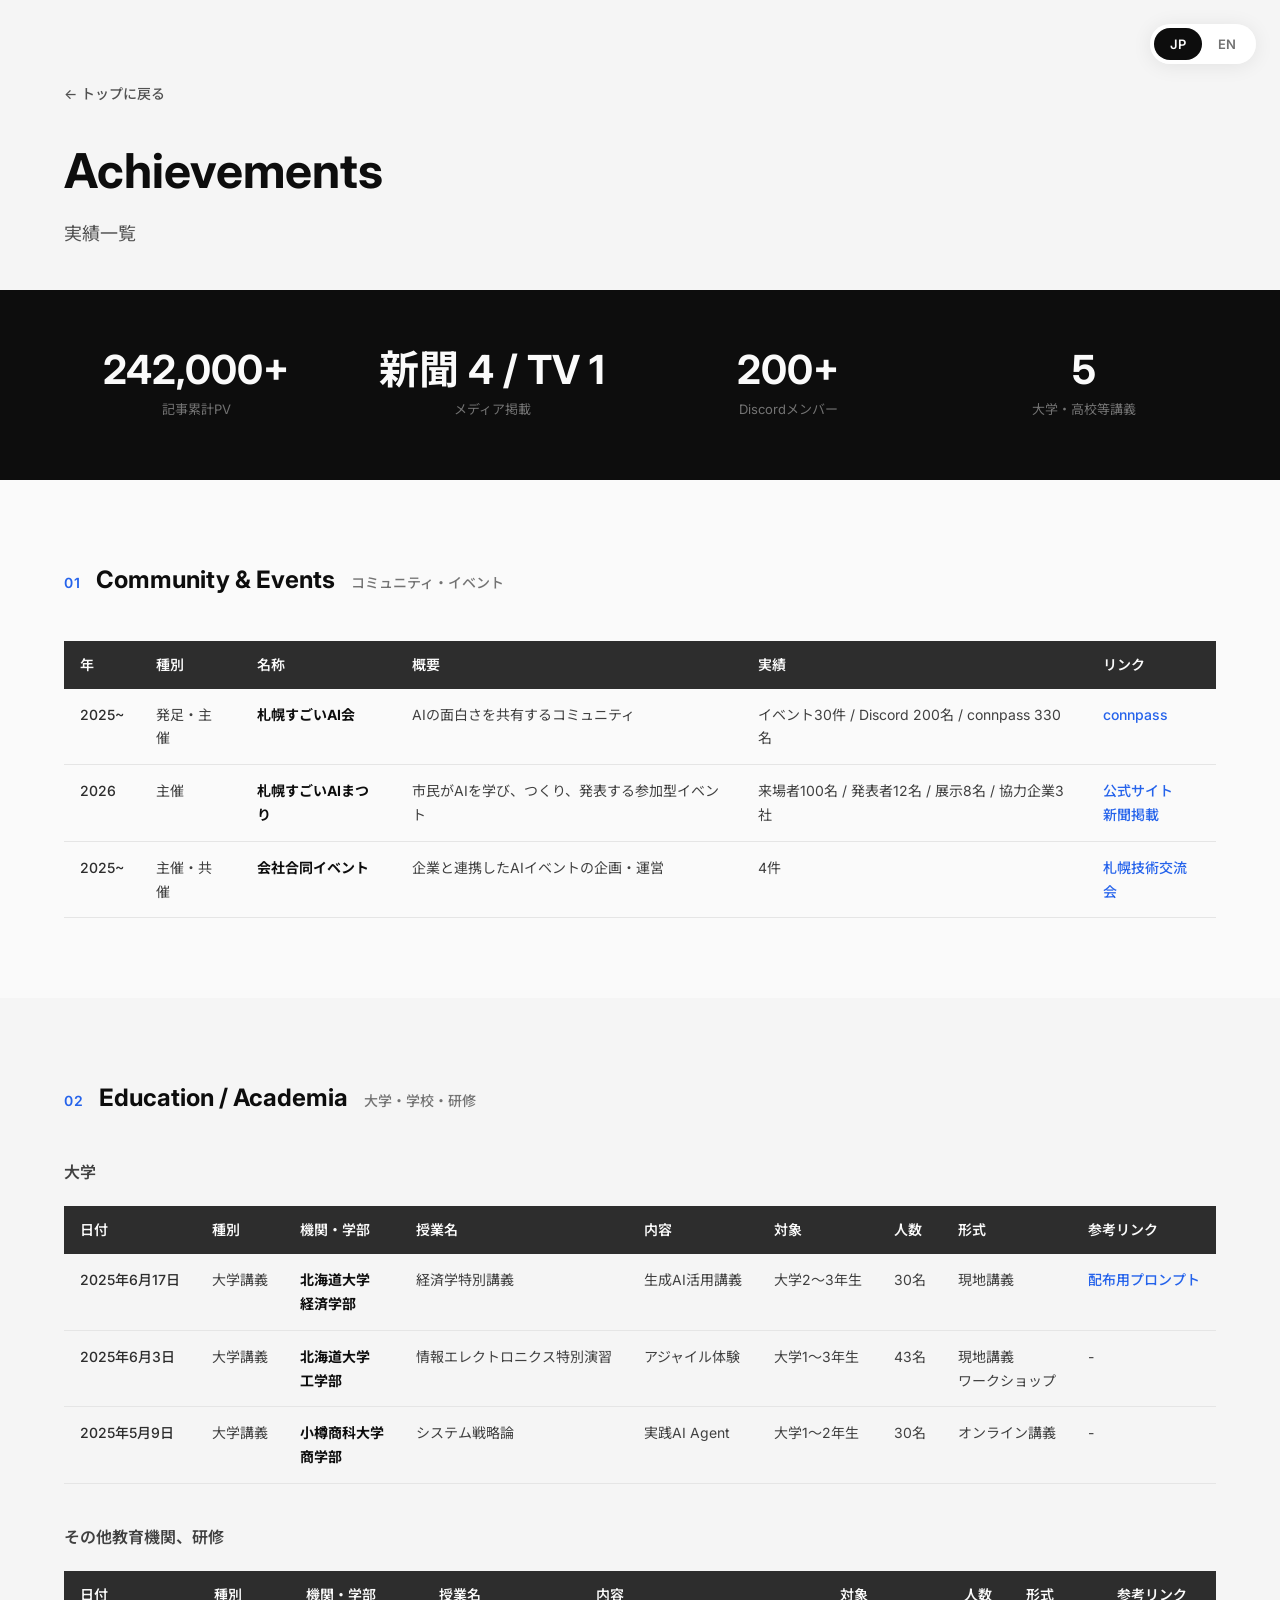
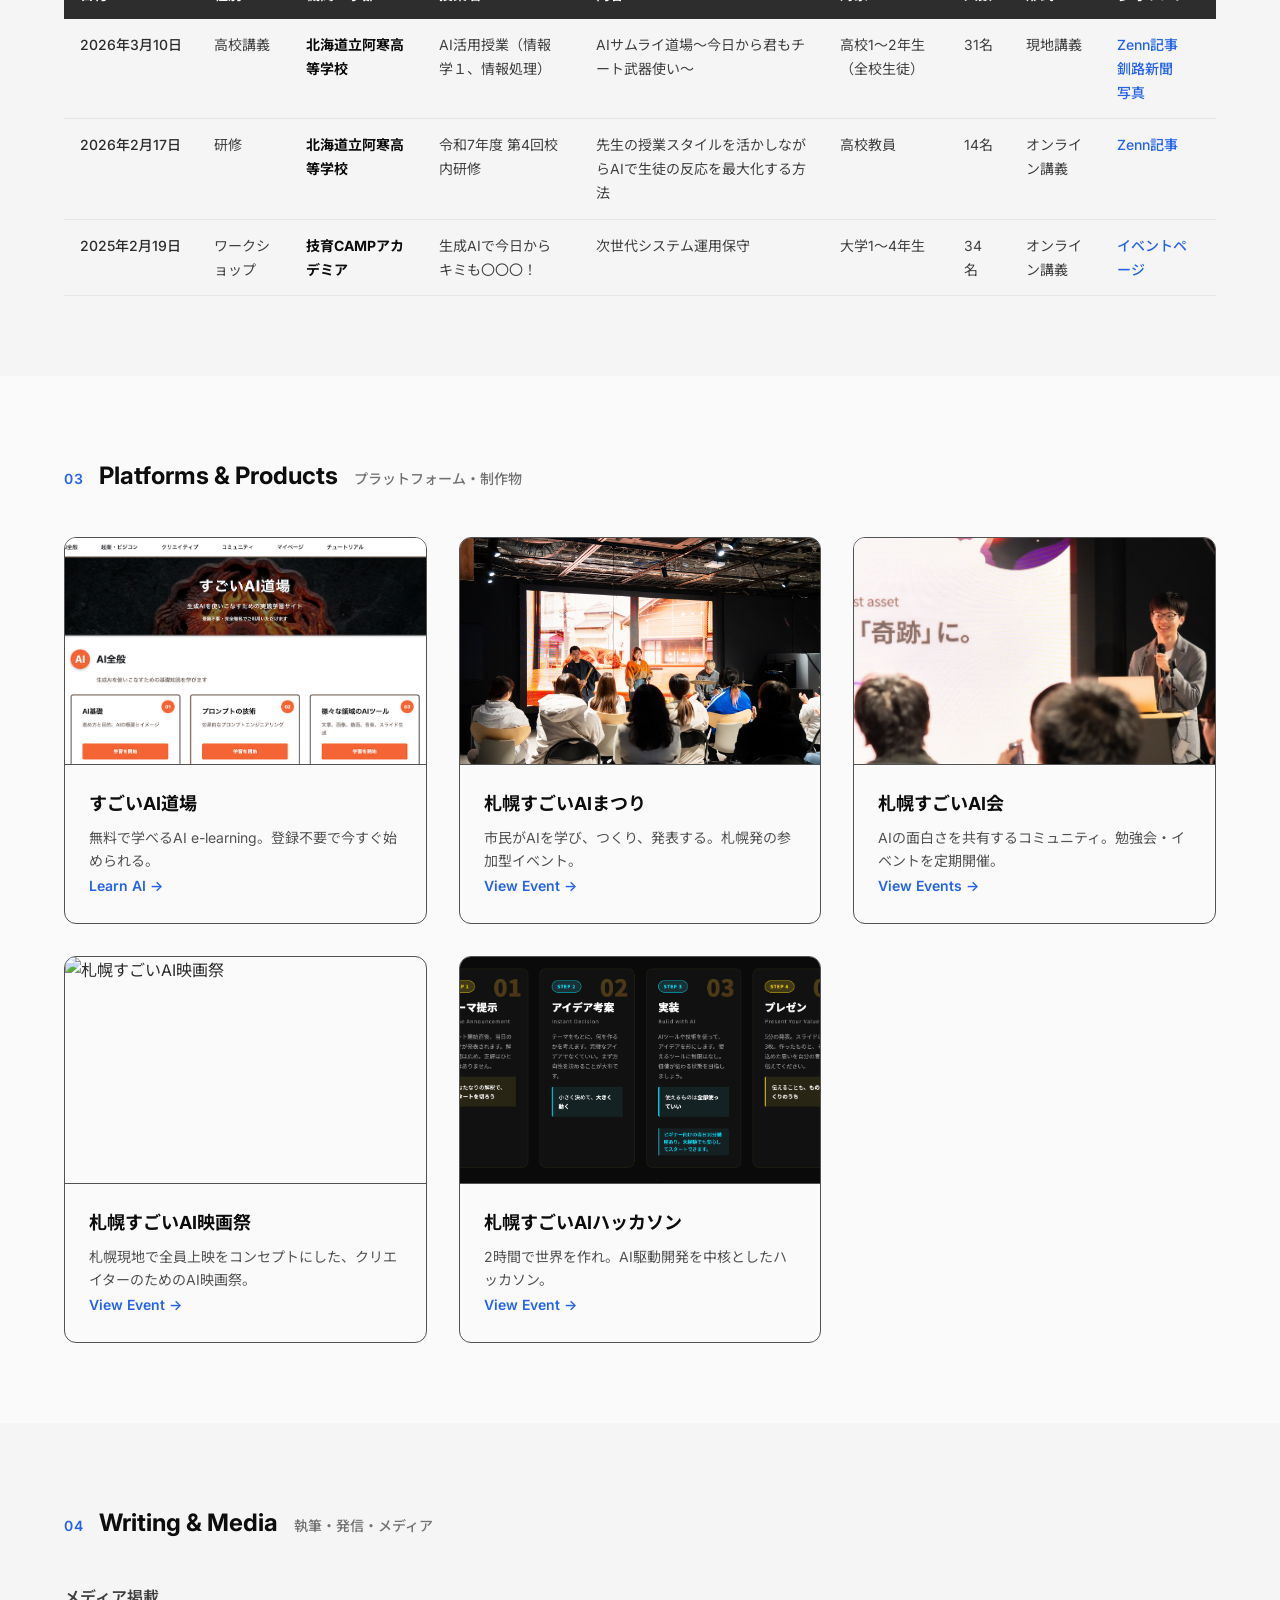
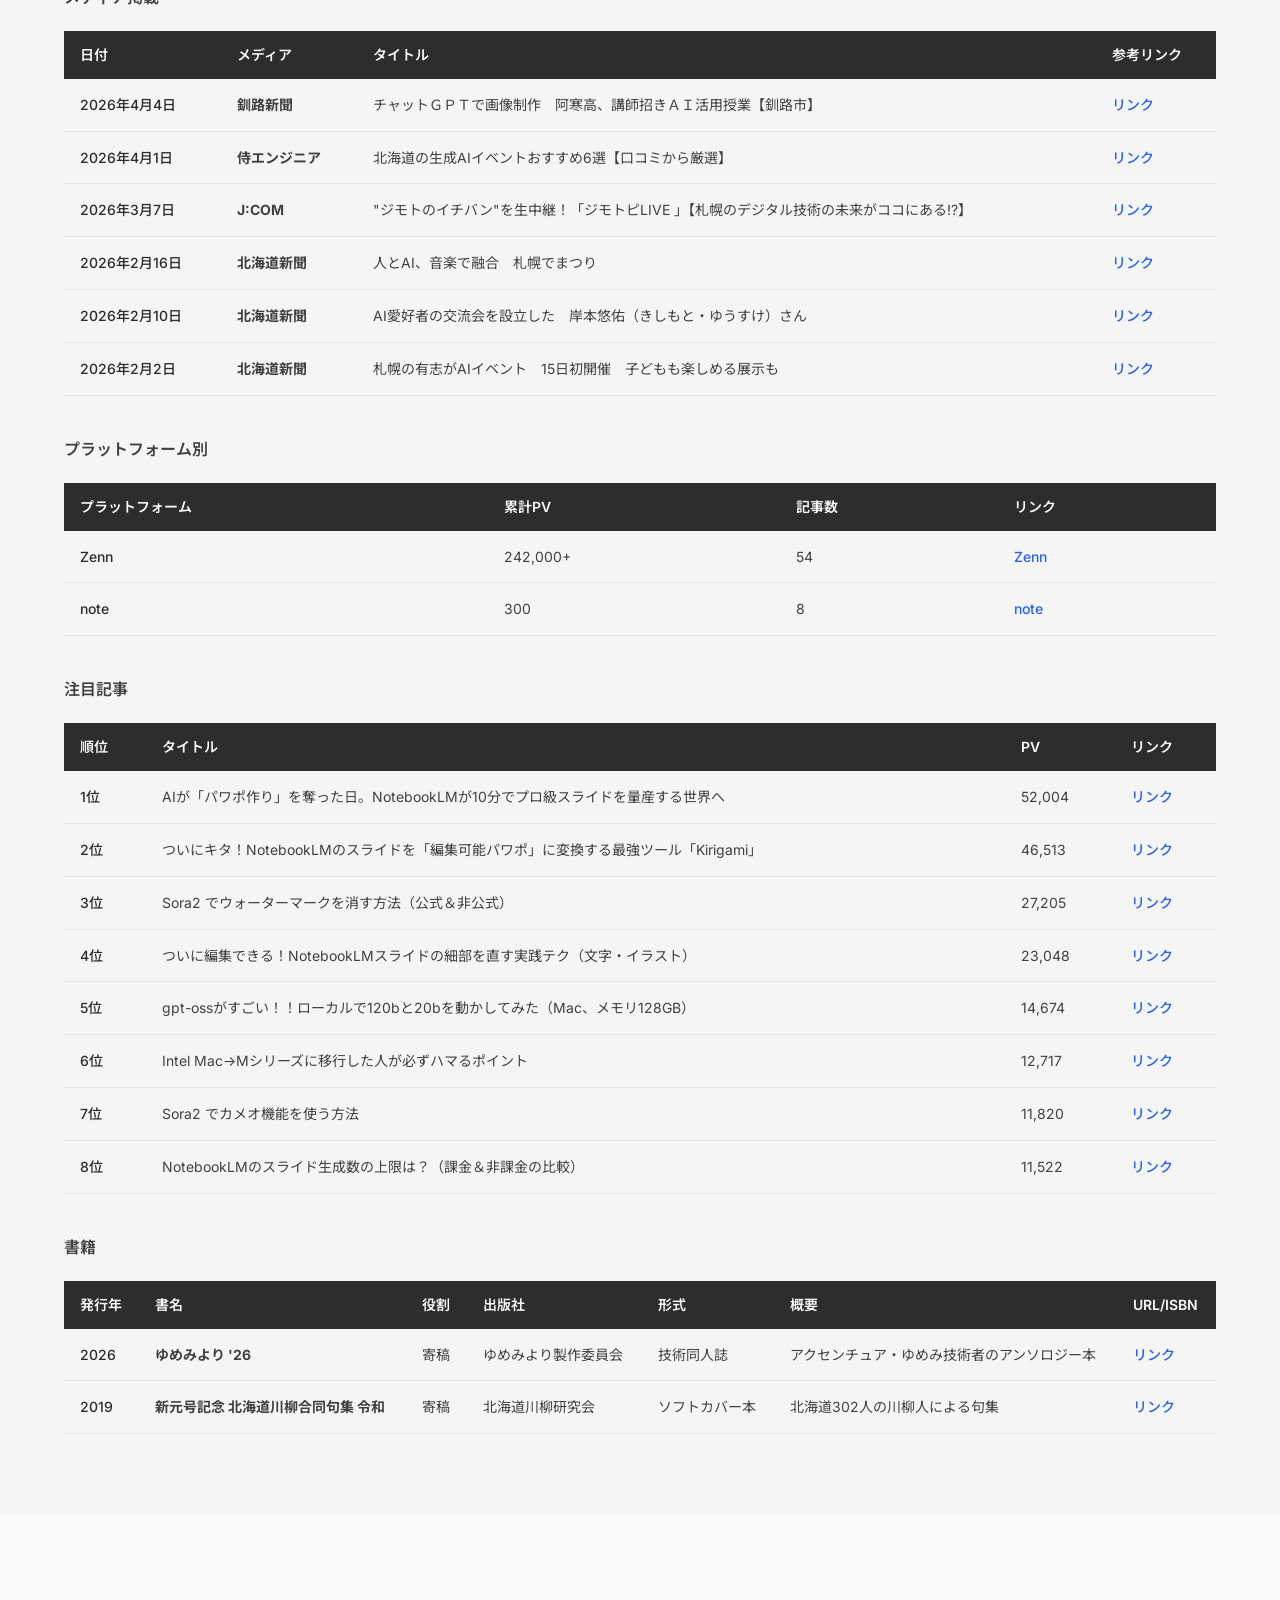
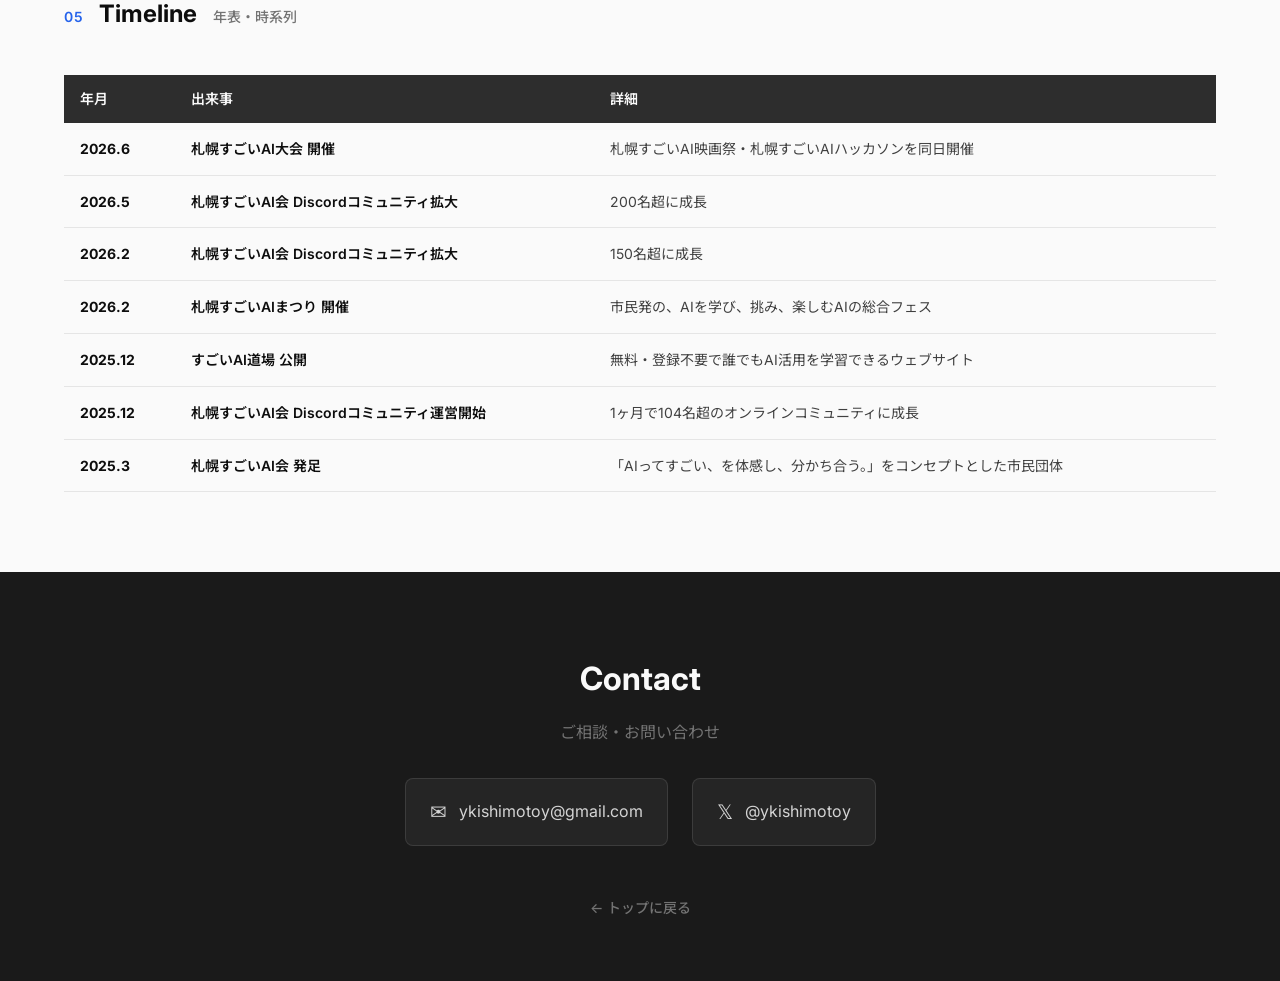
==== achievements.html @ 11d0e241 "Initial commit" ====
<!DOCTYPE html>
<html lang="ja">
<head>
  <meta charset="UTF-8">
  <meta name="viewport" content="width=device-width, initial-scale=1.0">
  <title>実績一覧 | 岸本悠佑</title>
  <meta name="description" content="岸本悠佑の実績一覧。コミュニティ運営、教育、執筆、プロダクト開発など。">
  <link rel="icon" type="image/png" href="img/logo.png">
  <link rel="stylesheet" href="styles.css">
  <link rel="stylesheet" href="achievements.css">
  <link rel="preconnect" href="https://fonts.googleapis.com">
  <link rel="preconnect" href="https://fonts.gstatic.com" crossorigin>
  <link href="https://fonts.googleapis.com/css2?family=Inter:wght@300;400;500;600;700&family=Noto+Sans+JP:wght@300;400;500;700&display=swap" rel="stylesheet">
</head>
<body>

  <!-- Language Switcher -->
  <nav class="lang-nav">
    <button id="lang-ja" class="lang-btn active">JP</button>
    <button id="lang-en" class="lang-btn">EN</button>
  </nav>

  <!-- ==================== JAPANESE ==================== -->
  <div id="content-ja" class="content-wrapper">

    <!-- Header -->
    <header class="achievements-header">
      <div class="container">
        <a href="index.html" class="back-link">&larr; トップに戻る</a>
        <h1>Achievements</h1>
        <p class="header-subtitle">実績一覧</p>
      </div>
    </header>

    <!-- Summary Stats -->
    <section class="summary-stats">
      <div class="container">
        <div class="stats-grid">
          <div class="stat-item">
            <span class="stat-number">242,000+</span>
            <span class="stat-label">記事累計PV</span>
          </div>
          <div class="stat-item">
            <span class="stat-number">新聞 4 / TV 1</span>
            <span class="stat-label">メディア掲載</span>
          </div>
          <div class="stat-item">
            <span class="stat-number">200+</span>
            <span class="stat-label">Discordメンバー</span>
          </div>
          <div class="stat-item">
            <span class="stat-number">5</span>
            <span class="stat-label">大学・高校等講義</span>
          </div>
        </div>
      </div>
    </section>

    <!-- ========== 1. Community & Events ========== -->
    <section class="achievement-section">
      <div class="container">
        <h2 class="section-heading">
          <span class="heading-number">01</span>
          Community & Events
          <span class="heading-subtitle">コミュニティ・イベント</span>
        </h2>

        <div class="table-wrapper">
          <table class="achievement-table community-table">
            <thead>
              <tr>
                <th>年</th>
                <th>種別</th>
                <th>名称</th>
                <th>概要</th>
                <th>実績</th>
                <th>リンク</th>
              </tr>
            </thead>
            <tbody>
              <tr>
                <td>2025~</td>
                <td>発足・主催</td>
                <td>札幌すごいAI会</td>
                <td>AIの面白さを共有するコミュニティ</td>
                <td>イベント30件 / Discord 200名 / connpass 330名</td>
                <td><a href="https://sapporo-sugoi-ai.connpass.com" target="_blank" rel="noopener">connpass</a></td>
              </tr>
              <tr>
                <td>2026</td>
                <td>主催</td>
                <td>札幌すごいAIまつり</td>
                <td>市民がAIを学び、つくり、発表する参加型イベント</td>
                <td>来場者100名 / 発表者12名 / 展示8名 / 協力企業3社</td>
                <td><a href="https://matsuri.sugoiai.org" target="_blank" rel="noopener">公式サイト</a><br><a href="https://www.hokkaido-np.co.jp/article/1275684/" target="_blank" rel="noopener">新聞掲載</a></td>
              </tr>
              <tr>
                <td>2025~</td>
                <td>主催・共催</td>
                <td>会社合同イベント</td>
                <td>企業と連携したAIイベントの企画・運営</td>
                <td>4件</td>
                <td><a href="https://www.nttd-mse.com/techsquare/tech-021/" target="_blank" rel="noopener">札幌技術交流会</a></td>
              </tr>
              <!-- Add more rows here -->
            </tbody>
          </table>
        </div>
      </div>
    </section>

    <!-- ========== 2. Education / Academia ========== -->
    <section class="achievement-section alt-bg">
      <div class="container">
        <h2 class="section-heading">
          <span class="heading-number">02</span>
          Education / Academia
          <span class="heading-subtitle">大学・学校・研修</span>
        </h2>

        <h3 class="subsection-title">大学</h3>
        <div class="table-wrapper">
          <table class="achievement-table education-table university-table">
            <thead>
              <tr>
                <th>日付</th>
                <th>種別</th>
                <th>機関・学部</th>
                <th>授業名</th>
                <th>内容</th>
                <th>対象</th>
                <th>人数</th>
                <th>形式</th>
                <th>参考リンク</th>
              </tr>
            </thead>
            <tbody>
              <tr>
                <td>2025年6月17日</td>
                <td>大学講義</td>
                <td>北海道大学<br>経済学部</td>
                <td>経済学特別講義</td>
                <td>生成AI活用講義</td>
                <td>大学2〜3年生</td>
                <td>30名</td>
                <td>現地講義</td>
                <td><a href="https://zenn.dev/acntechjp/articles/ad506bc25c89c6" target="_blank" rel="noopener">配布用プロンプト</a></td>
              </tr>
              <tr>
                <td>2025年6月3日</td>
                <td>大学講義</td>
                <td>北海道大学<br>工学部</td>
                <td>情報エレクトロニクス特別演習</td>
                <td>アジャイル体験</td>
                <td>大学1〜3年生</td>
                <td>43名</td>
                <td>現地講義<br>ワークショップ</td>
                <td>-</td>
              </tr>
              <tr>
                <td>2025年5月9日</td>
                <td>大学講義</td>
                <td>小樽商科大学<br>商学部</td>
                <td>システム戦略論</td>
                <td>実践AI Agent</td>
                <td>大学1〜2年生</td>
                <td>30名</td>
                <td>オンライン講義</td>
                <td>-</td>
              </tr>
              <!-- Add more rows here -->
            </tbody>
          </table>
        </div>

        <h3 class="subsection-title">その他教育機関、研修</h3>
        <div class="table-wrapper">
          <table class="achievement-table education-table other-edu-table">
            <thead>
              <tr>
                <th>日付</th>
                <th>種別</th>
                <th>機関・学部</th>
                <th>授業名</th>
                <th>内容</th>
                <th>対象</th>
                <th>人数</th>
                <th>形式</th>
                <th>参考リンク</th>
              </tr>
            </thead>
            <tbody>
              <tr>
                <td>2026年3月10日</td>
                <td>高校講義</td>
                <td>北海道立阿寒高等学校</td>
                <td>AI活用授業（情報学１、情報処理）</td>
                <td>AIサムライ道場〜今日から君もチート武器使い〜</td>
                <td>高校1〜2年生（全校生徒）</td>
                <td>31名</td>
                <td>現地講義</td>
                <td><a href="https://zenn.dev/acntechjp/articles/54552b782d62c7" target="_blank" rel="noopener">Zenn記事</a><br><a href="https://kushironews.jp/2026/04/04/659229/#google_vignette" target="_blank" rel="noopener">釧路新聞</a><br><a href="#" class="modal-trigger" data-src="img/akan.jpg">写真</a></td>
              </tr>
              <tr>
                <td>2026年2月17日</td>
                <td>研修</td>
                <td>北海道立阿寒高等学校</td>
                <td>令和7年度 第4回校内研修</td>
                <td>先生の授業スタイルを活かしながらAIで生徒の反応を最大化する方法</td>
                <td>高校教員</td>
                <td>14名</td>
                <td>オンライン講義</td>
                <td><a href="https://zenn.dev/acntechjp/articles/18f1b6171c6b2c" target="_blank" rel="noopener">Zenn記事</a></td>
              </tr>
              <tr>
                <td>2025年2月19日</td>
                <td>ワークショップ</td>
                <td>技育CAMPアカデミア</td>
                <td>生成AIで今日からキミも〇〇〇！</td>
                <td>次世代システム運用保守</td>
                <td>大学1〜4年生</td>
                <td>34名</td>
                <td>オンライン講義</td>
                <td><a href="https://talent.supporterz.jp/events/8c358063-37f0-483c-99f6-2b453c8acebc/" target="_blank" rel="noopener">イベントページ</a></td>
              </tr>
              <!-- Add more rows here -->
            </tbody>
          </table>
        </div>
      </div>
    </section>

    <!-- ========== 3. Platforms & Products ========== -->
    <section class="achievement-section">
      <div class="container">
        <h2 class="section-heading">
          <span class="heading-number">03</span>
          Platforms & Products
          <span class="heading-subtitle">プラットフォーム・制作物</span>
        </h2>

        <div class="product-grid">
          <a href="https://dojo.sugoiai.org" target="_blank" rel="noopener" class="product-card">
            <div class="product-image">
              <img src="img/dojo.png" alt="すごいAI道場">
            </div>
            <div class="product-info">
              <h3>すごいAI道場</h3>
              <p>無料で学べるAI e-learning。登録不要で今すぐ始められる。</p>
              <span class="product-link">Learn AI &rarr;</span>
            </div>
          </a>

          <a href="https://matsuri.sugoiai.org" target="_blank" rel="noopener" class="product-card">
            <div class="product-image">
              <img src="img/matsuri2.jpg" alt="札幌すごいAIまつり">
            </div>
            <div class="product-info">
              <h3>札幌すごいAIまつり</h3>
              <p>市民がAIを学び、つくり、発表する。札幌発の参加型イベント。</p>
              <span class="product-link">View Event &rarr;</span>
            </div>
          </a>

          <a href="https://sapporo-sugoi-ai.connpass.com" target="_blank" rel="noopener" class="product-card">
            <div class="product-image">
              <img src="img/community.JPG" alt="札幌すごいAI会">
            </div>
            <div class="product-info">
              <h3>札幌すごいAI会</h3>
              <p>AIの面白さを共有するコミュニティ。勉強会・イベントを定期開催。</p>
              <span class="product-link">View Events &rarr;</span>
            </div>
          </a>

          <a href="https://film-2026-spring.sugoiai.org" target="_blank" rel="noopener" class="product-card">
            <div class="product-image">
              <img src="img/film2.jpg" alt="札幌すごいAI映画祭">
            </div>
            <div class="product-info">
              <h3>札幌すごいAI映画祭</h3>
              <p>札幌現地で全員上映をコンセプトにした、クリエイターのためのAI映画祭。</p>
              <span class="product-link">View Event &rarr;</span>
            </div>
          </a>

          <a href="https://hack-2026-spring.sugoiai.org" target="_blank" rel="noopener" class="product-card">
            <div class="product-image">
              <img src="img/hack.png" alt="札幌すごいAIハッカソン">
            </div>
            <div class="product-info">
              <h3>札幌すごいAIハッカソン</h3>
              <p>2時間で世界を作れ。AI駆動開発を中核としたハッカソン。</p>
              <span class="product-link">View Event &rarr;</span>
            </div>
          </a>
          <!-- Add more cards here -->
        </div>
      </div>
    </section>

    <!-- ========== 4. Writing & Media ========== -->
    <section class="achievement-section alt-bg">
      <div class="container">
        <h2 class="section-heading">
          <span class="heading-number">04</span>
          Writing & Media
          <span class="heading-subtitle">執筆・発信・メディア</span>
        </h2>

        <h3 class="subsection-title">メディア掲載</h3>
        <div class="table-wrapper">
          <table class="achievement-table media-table">
            <thead>
              <tr>
                <th>日付</th>
                <th>メディア</th>
                <th>タイトル</th>
                <th>参考リンク</th>
              </tr>
            </thead>
            <tbody>
              <tr>
                <td>2026年4月4日</td>
                <td><strong>釧路新聞</strong></td>
                <td>チャットＧＰＴで画像制作　阿寒高、講師招きＡＩ活用授業【釧路市】</td>
                <td><a href="https://kushironews.jp/2026/04/04/659229/#google_vignette" target="_blank" rel="noopener">リンク</a>
                <!-- Backup: https://web.archive.org/web/20260515164047/https://kushironews.jp/2026/04/04/659229/ --></td>
              </tr>
              <tr>
                <td>2026年4月1日</td>
                <td><strong>侍エンジニア</strong></td>
                <td>北海道の生成AIイベントおすすめ6選【口コミから厳選】</td>
                <td><a href="https://generative-ai.sejuku.net/blog/306765/" target="_blank" rel="noopener">リンク</a>
                <!-- Backup: https://web.archive.org/web/20260515164236/https://generative-ai.sejuku.net/blog/306765/ --></td>
              </tr>
              <tr>
                <td>2026年3月7日</td>
                <td><strong>J:COM</strong></td>
                <td>"ジモトのイチバン"を生中継！「ジモトピLIVE 」【札幌のデジタル技術の未来がココにある!?】</td>
                <td><a href="https://www.youtube.com/live/TQnj15YX55E?t=3060" target="_blank" rel="noopener">リンク</a>
                <!-- Backup: https://web.archive.org/web/20260515165526/https://www.youtube.com/live/TQnj15YX55E?t=3060s --></td>
              </tr>
              <tr>
                <td>2026年2月16日</td>
                <td><strong>北海道新聞</strong></td>
                <td>人とAI、音楽で融合　札幌でまつり</td>
                <td><a href="https://www.hokkaido-np.co.jp/article/1275684/" target="_blank" rel="noopener">リンク</a>
                <!-- Backup: https://web.archive.org/web/20260515164236/https://www.hokkaido-np.co.jp/article/1275684/ --></td>
              </tr>
              <tr>
                <td>2026年2月10日</td>
                <td><strong>北海道新聞</strong></td>
                <td>AI愛好者の交流会を設立した　岸本悠佑（きしもと・ゆうすけ）さん</td>
                <td><a href="https://www.hokkaido-np.co.jp/article/1273433/" target="_blank" rel="noopener">リンク</a>
                <!-- Backup: https://web.archive.org/web/20260515164259/https://www.hokkaido-np.co.jp/article/1273433/ --></td>
              </tr>
              <tr>
                <td>2026年2月2日</td>
                <td><strong>北海道新聞</strong></td>
                <td>札幌の有志がAIイベント　15日初開催　子どもも楽しめる展示も</td>
                <td><a href="https://www.hokkaido-np.co.jp/article/1270160/" target="_blank" rel="noopener">リンク</a>
                <!-- Backup: https://web.archive.org/web/20260515165118/https://www.hokkaido-np.co.jp/article/1270160/ --></td>
              </tr>
              <!-- Add more rows here -->
            </tbody>
          </table>
        </div>

        <h3 class="subsection-title">プラットフォーム別</h3>
        <div class="table-wrapper">
          <table class="achievement-table platform-table">
            <thead>
              <tr>
                <th>プラットフォーム</th>
                <th>累計PV</th>
                <th>記事数</th>
                <th>リンク</th>
              </tr>
            </thead>
            <tbody>
              <tr>
                <td>Zenn</td>
                <td>242,000+</td>
                <td>54</td>
                <td><a href="https://zenn.dev/ykishimotoy" target="_blank" rel="noopener">Zenn</a></td>
              </tr>
              <tr>
                <td>note</td>
                <td>300</td>
                <td>8</td>
                <td><a href="https://note.com/ykishimotoy" target="_blank" rel="noopener">note</a></td>
              </tr>
              <!-- Add more rows here -->
            </tbody>
          </table>
        </div>

        <h3 class="subsection-title">注目記事</h3>
        <div class="table-wrapper">
          <table class="achievement-table articles-table">
            <thead>
              <tr>
                <th>順位</th>
                <th>タイトル</th>
                <th>PV</th>
                <th>リンク</th>
              </tr>
            </thead>
            <tbody>
              <tr>
                <td>1位</td>
                <td>AIが「パワポ作り」を奪った日。NotebookLMが10分でプロ級スライドを量産する世界へ</td>
                <td>52,004</td>
                <td><a href="https://zenn.dev/acntechjp/articles/a89d758d2178b6" target="_blank" rel="noopener">リンク</a></td>
              </tr>
              <tr>
                <td>2位</td>
                <td>ついにキタ！NotebookLMのスライドを「編集可能パワポ」に変換する最強ツール「Kirigami」</td>
                <td>46,513</td>
                <td><a href="https://zenn.dev/acntechjp/articles/a878b6aa38fe53" target="_blank" rel="noopener">リンク</a></td>
              </tr>
              <tr>
                <td>3位</td>
                <td>Sora2 でウォーターマークを消す方法（公式＆非公式）</td>
                <td>27,205</td>
                <td><a href="https://zenn.dev/acntechjp/articles/c301d0df1c717f" target="_blank" rel="noopener">リンク</a></td>
              </tr>
              <tr>
                <td>4位</td>
                <td>ついに編集できる！NotebookLMスライドの細部を直す実践テク（文字・イラスト）</td>
                <td>23,048</td>
                <td><a href="https://zenn.dev/acntechjp/articles/482fe1a625b0be" target="_blank" rel="noopener">リンク</a></td>
              </tr>
              <tr>
                <td>5位</td>
                <td>gpt-ossがすごい！！ローカルで120bと20bを動かしてみた（Mac、メモリ128GB）</td>
                <td>14,674</td>
                <td><a href="https://zenn.dev/acntechjp/articles/e8206aaa1bef3e" target="_blank" rel="noopener">リンク</a></td>
              </tr>
              <tr>
                <td>6位</td>
                <td>Intel Mac→Mシリーズに移行した人が必ずハマるポイント</td>
                <td>12,717</td>
                <td><a href="https://zenn.dev/acntechjp/articles/230b0bb616c9e5" target="_blank" rel="noopener">リンク</a></td>
              </tr>
              <tr>
                <td>7位</td>
                <td>Sora2 でカメオ機能を使う方法</td>
                <td>11,820</td>
                <td><a href="https://zenn.dev/acntechjp/articles/3383929cd8bce2" target="_blank" rel="noopener">リンク</a></td>
              </tr>
              <tr>
                <td>8位</td>
                <td>NotebookLMのスライド生成数の上限は？（課金＆非課金の比較）</td>
                <td>11,522</td>
                <td><a href="https://zenn.dev/link/articles/581d9b5122eb80" target="_blank" rel="noopener">リンク</a></td>
              </tr>
              <!-- Add more rows here -->
            </tbody>
          </table>
        </div>

        <h3 class="subsection-title">書籍</h3>
        <div class="table-wrapper">
          <table class="achievement-table books-table">
            <thead>
              <tr>
                <th>発行年</th>
                <th>書名</th>
                <th>役割</th>
                <th>出版社</th>
                <th>形式</th>
                <th>概要</th>
                <th>URL/ISBN</th>
              </tr>
            </thead>
            <tbody>
              <tr>
                <td>2026</td>
                <td><strong>ゆめみより '26</strong></td>
                <td>寄稿</td>
                <td>ゆめみより製作委員会</td>
                <td>技術同人誌</td>
                <td>アクセンチュア・ゆめみ技術者のアンソロジー本</td>
                <td><a href="https://techbookfest.org/product/wwLTtBdeawDv2F4EFn72f" target="_blank" rel="noopener">リンク</a>
                <!-- Backup: https://web.archive.org/web/20260515170627/https://techbookfest.org/product/wwLTtBdeawDv2F4EFn72f --></td>
              </tr>
              <tr>
                <td>2019</td>
                <td><strong>新元号記念 北海道川柳合同句集 令和</strong></td>
                <td>寄稿</td>
                <td>北海道川柳研究会</td>
                <td>ソフトカバー本</td>
                <td>北海道302人の川柳人による句集</td>
                <td><a href="#" class="modal-trigger" data-src="img/reiwa.pdf">リンク</a></td>
              </tr>
              <!-- Add more rows here -->
            </tbody>
          </table>
        </div>
      </div>
    </section>

    <!-- ========== 5. Timeline ========== -->
    <section class="achievement-section">
      <div class="container">
        <h2 class="section-heading">
          <span class="heading-number">05</span>
          Timeline
          <span class="heading-subtitle">年表・時系列</span>
        </h2>

        <div class="table-wrapper">
          <table class="achievement-table timeline-table">
            <thead>
              <tr>
                <th>年月</th>
                <th>出来事</th>
                <th>詳細</th>
              </tr>
            </thead>
            <tbody>
              <tr>
                <td>2026.6</td>
                <td>札幌すごいAI大会 開催</td>
                <td>札幌すごいAI映画祭・札幌すごいAIハッカソンを同日開催</td>
              </tr>
              <tr>
                <td>2026.5</td>
                <td>札幌すごいAI会 Discordコミュニティ拡大</td>
                <td>200名超に成長</td>
              </tr>
              <tr>
                <td>2026.2</td>
                <td>札幌すごいAI会 Discordコミュニティ拡大</td>
                <td>150名超に成長</td>
              </tr>
              <tr>
                <td>2026.2</td>
                <td>札幌すごいAIまつり 開催</td>
                <td>市民発の、AIを学び、挑み、楽しむAIの総合フェス</td>
              </tr>
              <tr>
                <td>2025.12</td>
                <td>すごいAI道場 公開</td>
                <td>無料・登録不要で誰でもAI活用を学習できるウェブサイト</td>
              </tr>
              <tr>
                <td>2025.12</td>
                <td>札幌すごいAI会 Discordコミュニティ運営開始</td>
                <td>1ヶ月で104名超のオンラインコミュニティに成長</td>
              </tr>
              <tr>
                <td>2025.3</td>
                <td>札幌すごいAI会 発足</td>
                <td>「AIってすごい、を体感し、分かち合う。」をコンセプトとした市民団体</td>
              </tr>
              <!-- Add more rows here -->
            </tbody>
          </table>
        </div>
      </div>
    </section>

    <!-- ========== Contact ========== -->
    <footer class="achievements-footer">
      <div class="container">
        <h2>Contact</h2>
        <p>ご相談・お問い合わせ</p>
        <div class="contact-list">
          <a href="mailto:ykishimotoy@gmail.com" class="contact-item">
            <span class="contact-icon">✉</span>
            <span>ykishimotoy@gmail.com</span>
          </a>
          <a href="https://x.com/ykishimotoy" target="_blank" rel="noopener" class="contact-item">
            <span class="contact-icon">𝕏</span>
            <span>@ykishimotoy</span>
          </a>
        </div>
        <a href="index.html" class="back-link">&larr; トップに戻る</a>
      </div>
    </footer>

  </div>

  <!-- ==================== ENGLISH ==================== -->
  <div id="content-en" class="content-wrapper" style="display: none;">

    <!-- Header -->
    <header class="achievements-header">
      <div class="container">
        <a href="index.html" class="back-link">&larr; Back to Home</a>
        <h1>Achievements</h1>
        <p class="header-subtitle">Portfolio & Track Record</p>
      </div>
    </header>

    <!-- Summary Stats -->
    <section class="summary-stats">
      <div class="container">
        <div class="stats-grid">
          <div class="stat-item">
            <span class="stat-number">242,000+</span>
            <span class="stat-label">Article Views</span>
          </div>
          <div class="stat-item">
            <span class="stat-number">4 News /1 TV</span>
            <span class="stat-label">Media Coverage</span>
          </div>
          <div class="stat-item">
            <span class="stat-number">200+</span>
            <span class="stat-label">Discord Members</span>
          </div>
          <div class="stat-item">
            <span class="stat-number">5</span>
            <span class="stat-label">University & High School Courses</span>
          </div>
        </div>
      </div>
    </section>

    <!-- ========== 1. Community & Events ========== -->
    <section class="achievement-section">
      <div class="container">
        <h2 class="section-heading">
          <span class="heading-number">01</span>
          Community & Events
        </h2>

        <div class="table-wrapper">
          <table class="achievement-table community-table">
            <thead>
              <tr>
                <th>Year</th>
                <th>Type</th>
                <th>Name</th>
                <th>Description</th>
                <th>Metrics</th>
                <th>Link</th>
              </tr>
            </thead>
            <tbody>
              <tr>
                <td>2025~</td>
                <td>Founder / Organizer</td>
                <td>Sapporo Sugoi AI Community</td>
                <td>Community sharing the excitement of AI</td>
                <td>30 events / 200 Discord members / 330 connpass members</td>
                <td><a href="https://sapporo-sugoi-ai.connpass.com" target="_blank" rel="noopener">connpass</a></td>
              </tr>
              <tr>
                <td>2026</td>
                <td>Organizer</td>
                <td>Sapporo Sugoi AI Festival</td>
                <td>Citizen-driven event to learn, create, and present with AI</td>
                <td>100 visitors / 12 presenters / 8 exhibitors / 3 corporate partners</td>
                <td><a href="https://matsuri.sugoiai.org" target="_blank" rel="noopener">Website</a><br><a href="https://www.hokkaido-np.co.jp/article/1275684/" target="_blank" rel="noopener">Press Coverage</a></td>
              </tr>
              <tr>
                <td>2025~</td>
                <td>Organizer / Co-organizer</td>
                <td>Corporate Joint Events</td>
                <td>AI events in collaboration with companies</td>
                <td>4 events</td>
                <td><a href="https://www.nttd-mse.com/techsquare/tech-021/" target="_blank" rel="noopener">Sapporo Tech Exchange</a></td>
              </tr>
            </tbody>
          </table>
        </div>
      </div>
    </section>

    <!-- ========== 2. Education / Academia ========== -->
    <section class="achievement-section alt-bg">
      <div class="container">
        <h2 class="section-heading">
          <span class="heading-number">02</span>
          Education / Academia
        </h2>

        <h3 class="subsection-title">Universities</h3>
        <div class="table-wrapper">
          <table class="achievement-table education-table university-table">
            <thead>
              <tr>
                <th>Date</th>
                <th>Type</th>
                <th>Institution</th>
                <th>Course Name</th>
                <th>Content</th>
                <th>Year</th>
                <th>Attendees</th>
                <th>Format</th>
                <th>Link</th>
              </tr>
            </thead>
            <tbody>
              <tr>
                <td>Jun 17, 2025</td>
                <td>Lecture</td>
                <td>Hokkaido Univ.<br>Economics</td>
                <td>Economics Special Lecture</td>
                <td>Generative AI Lecture</td>
                <td>Year 2-3</td>
                <td>30</td>
                <td>On-site Lecture</td>
                <td><a href="https://zenn.dev/acntechjp/articles/ad506bc25c89c6" target="_blank" rel="noopener">Prompt Sheet</a></td>
              </tr>
              <tr>
                <td>Jun 3, 2025</td>
                <td>Lecture</td>
                <td>Hokkaido Univ.<br>Engineering</td>
                <td>Information Electronics Special Seminar</td>
                <td>Agile Experience</td>
                <td>Year 1-3</td>
                <td>43</td>
                <td>On-site Lecture<br>Workshop</td>
                <td>-</td>
              </tr>
              <tr>
                <td>May 9, 2025</td>
                <td>Lecture</td>
                <td>Otaru Univ.<br>of Commerce</td>
                <td>System Strategy Theory</td>
                <td>Practical AI Agent</td>
                <td>Year 1-2</td>
                <td>30</td>
                <td>Online Lecture</td>
                <td>-</td>
              </tr>
            </tbody>
          </table>
        </div>

        <h3 class="subsection-title">Other Educational Institutions & Training</h3>
        <div class="table-wrapper">
          <table class="achievement-table education-table other-edu-table">
            <thead>
              <tr>
                <th>Date</th>
                <th>Type</th>
                <th>Institution</th>
                <th>Course Name</th>
                <th>Content</th>
                <th>Year</th>
                <th>Attendees</th>
                <th>Format</th>
                <th>Link</th>
              </tr>
            </thead>
            <tbody>
              <tr>
                <td>Mar 10, 2026</td>
                <td>High School Lecture</td>
                <td>Hokkaido Prefectural Akan High School</td>
                <td>AI Utilization Class (Informatics 1, Information Processing)</td>
                <td>AI Samurai Dojo - Be a Cheat Weapon User Starting Today!</td>
                <td>Year 1-2 (All Students)</td>
                <td>29</td>
                <td>On-site Lecture</td>
                <td><a href="https://zenn.dev/acntechjp/articles/54552b782d62c7" target="_blank" rel="noopener">Zenn Post</a><br><a href="https://kushironews.jp/2026/04/04/659229/#google_vignette" target="_blank" rel="noopener">Kushiro Shimbun</a><br><a href="#" class="modal-trigger" data-src="img/akan.jpg">Photo</a></td>
              </tr>
              <tr>
                <td>Feb 17, 2026</td>
                <td>Training</td>
                <td>Hokkaido Prefectural Akan High School</td>
                <td>FY2025 4th In-School Training</td>
                <td>How to Maximize Student Engagement with AI While Leveraging Each Teacher's Teaching Style</td>
                <td>High School Teachers</td>
                <td>14</td>
                <td>Online Lecture</td>
                <td><a href="https://zenn.dev/acntechjp/articles/18f1b6171c6b2c" target="_blank" rel="noopener">Zenn Post</a><br><a href="files/AI講義スライド.pdf" target="_blank" rel="noopener">2. Slides</a></td>
              </tr>
              <tr>
                <td>Feb 19, 2025</td>
                <td>Workshop</td>
                <td>Geek CAMP Academia</td>
                <td>Be a XXX with Generative AI Starting Today!</td>
                <td>Next-gen System Operations & Maintenance</td>
                <td>University Year 1-4</td>
                <td>34</td>
                <td>Online Lecture</td>
                <td><a href="https://talent.supporterz.jp/events/8c358063-37f0-483c-99f6-2b453c8acebc/" target="_blank" rel="noopener">Event Page</a></td>
              </tr>
              <!-- Add more rows here -->
            </tbody>
          </table>
        </div>
      </div>
    </section>

    <!-- ========== 3. Platforms & Products ========== -->
    <section class="achievement-section">
      <div class="container">
        <h2 class="section-heading">
          <span class="heading-number">03</span>
          Platforms & Products
        </h2>

        <div class="product-grid">
          <a href="https://dojo.sugoiai.org" target="_blank" rel="noopener" class="product-card">
            <div class="product-image">
              <img src="img/dojo.png" alt="Sugoi AI Dojo">
            </div>
            <div class="product-info">
              <h3>Sugoi AI Dojo</h3>
              <p>Free AI e-learning platform. No registration required.</p>
              <span class="product-link">Learn AI &rarr;</span>
            </div>
          </a>

          <a href="https://matsuri.sugoiai.org" target="_blank" rel="noopener" class="product-card">
            <div class="product-image">
              <img src="img/matsuri2.jpg" alt="Sapporo Sugoi AI Festival">
            </div>
            <div class="product-info">
              <h3>Sapporo Sugoi AI Festival</h3>
              <p>A citizen-driven event to learn, create, and present with AI.</p>
              <span class="product-link">View Event &rarr;</span>
            </div>
          </a>

          <a href="https://sapporo-sugoi-ai.connpass.com" target="_blank" rel="noopener" class="product-card">
            <div class="product-image">
              <img src="img/community.JPG" alt="Sapporo Sugoi AI Community">
            </div>
            <div class="product-info">
              <h3>Sapporo Sugoi AI Community</h3>
              <p>A community sharing the excitement of AI through regular events.</p>
              <span class="product-link">View Events &rarr;</span>
            </div>
          </a>

          <a href="https://film-2026-spring.sugoiai.org" target="_blank" rel="noopener" class="product-card">
            <div class="product-image">
              <img src="img/film2.jpg" alt="Sapporo Sugoi AI Film Festival">
            </div>
            <div class="product-info">
              <h3>Sapporo Sugoi AI Film Festival</h3>
              <p>An AI film festival for creators, where everyone can screen their work in Sapporo.</p>
              <span class="product-link">View Event &rarr;</span>
            </div>
          </a>

          <a href="https://hack-2026-spring.sugoiai.org" target="_blank" rel="noopener" class="product-card">
            <div class="product-image">
              <img src="img/hack.png" alt="Sapporo Sugoi AI Hackathon">
            </div>
            <div class="product-info">
              <h3>Sapporo Sugoi AI Hackathon</h3>
              <p>Create a world in 2 hours. A hackathon centered on AI-driven development.</p>
              <span class="product-link">View Event &rarr;</span>
            </div>
          </a>
        </div>
      </div>
    </section>

    <!-- ========== 4. Writing & Media ========== -->
    <section class="achievement-section alt-bg">
      <div class="container">
        <h2 class="section-heading">
          <span class="heading-number">04</span>
          Writing & Media
        </h2>

        <h3 class="subsection-title">Media Coverage</h3>
        <div class="table-wrapper">
          <table class="achievement-table media-table">
            <thead>
              <tr>
                <th>Date</th>
                <th>Media</th>
                <th>Title</th>
                <th>Link</th>
              </tr>
            </thead>
            <tbody>
              <tr>
                <td>Apr 4, 2026</td>
                <td><strong>Kushiro Shimbun</strong></td>
                <td>Akan High School Hosts AI Class Using ChatGPT for Image Creation</td>
                <td><a href="https://kushironews.jp/2026/04/04/659229/#google_vignette" target="_blank" rel="noopener">Link</a>
                <!-- Backup: https://web.archive.org/web/20260515164047/https://kushironews.jp/2026/04/04/659229/ --></td>
              </tr>
              <tr>
                <td>Apr 1, 2026</td>
                <td><strong>Samurai Engineer</strong></td>
                <td>Top 6 Recommended Generative AI Events in Hokkaido [Selected from Reviews]</td>
                <td><a href="https://generative-ai.sejuku.net/blog/306765/" target="_blank" rel="noopener">Link</a>
                <!-- Backup: https://web.archive.org/web/20260515164236/https://generative-ai.sejuku.net/blog/306765/ --></td>
              </tr>
              <tr>
                <td>Mar 7, 2026</td>
                <td><strong>J:COM</strong></td>
                <td>Live Broadcast of "Jimoto no Ichiban"! "Jimotopi LIVE" [The Future of Digital Technology in Sapporo Is Here!?]</td>
                <td><a href="https://www.youtube.com/live/TQnj15YX55E?t=3060" target="_blank" rel="noopener">Link</a>
                <!-- Backup: https://web.archive.org/web/20260515165526/https://www.youtube.com/live/TQnj15YX55E?t=3060s --></td>
              </tr>
              <tr>
                <td>Feb 16, 2026</td>
                <td><strong>Hokkaido Shimbun</strong></td>
                <td>Humans and AI Fuse Through Music at Sapporo Festival</td>
                <td><a href="https://www.hokkaido-np.co.jp/article/1275684/" target="_blank" rel="noopener">Link</a>
                <!-- Backup: https://web.archive.org/web/20260515164236/https://www.hokkaido-np.co.jp/article/1275684/ --></td>
              </tr>
              <tr>
                <td>Feb 10, 2026</td>
                <td><strong>Hokkaido Shimbun</strong></td>
                <td>Yusuke Kishimoto, Founder of an AI Enthusiasts Community</td>
                <td><a href="https://www.hokkaido-np.co.jp/article/1273433/" target="_blank" rel="noopener">Link</a>
                <!-- Backup: https://web.archive.org/web/20260515164259/https://www.hokkaido-np.co.jp/article/1273433/ --></td>
              </tr>
              <tr>
                <td>Feb 2, 2026</td>
                <td><strong>Hokkaido Shimbun</strong></td>
                <td>Sapporo Volunteers Host AI Event - First Held on 15th with Family-Friendly Exhibits</td>
                <td><a href="https://www.hokkaido-np.co.jp/article/1270160/" target="_blank" rel="noopener">Link</a>
                <!-- Backup: https://web.archive.org/web/20260515165118/https://www.hokkaido-np.co.jp/article/1270160/ --></td>
              </tr>
              <!-- Add more rows here -->
            </tbody>
          </table>
        </div>

        <h3 class="subsection-title">By Platform</h3>
        <div class="table-wrapper">
          <table class="achievement-table platform-table">
            <thead>
              <tr>
                <th>Platform</th>
                <th>Total PV</th>
                <th>Articles</th>
                <th>Link</th>
              </tr>
            </thead>
            <tbody>
              <tr>
                <td>Zenn</td>
                <td>242,000+</td>
                <td>54</td>
                <td><a href="https://zenn.dev/ykishimotoy" target="_blank" rel="noopener">Zenn</a></td>
              </tr>
              <tr>
                <td>note</td>
                <td>300</td>
                <td>8</td>
                <td><a href="https://note.com/ykishimotoy" target="_blank" rel="noopener">note</a></td>
              </tr>
            </tbody>
          </table>
        </div>

        <h3 class="subsection-title">Top Articles</h3>
        <div class="table-wrapper">
          <table class="achievement-table articles-table">
            <thead>
              <tr>
                <th>Rank</th>
                <th>Title</th>
                <th>PV</th>
                <th>Link</th>
              </tr>
            </thead>
            <tbody>
              <tr>
                <td>#1</td>
                <td>The Day AI Took Over "PowerPoint": NotebookLM Mass-Produces Pro-Level Slides in 10 Minutes</td>
                <td>52,004</td>
                <td><a href="https://zenn.dev/acntechjp/articles/a89d758d2178b6" target="_blank" rel="noopener">Link</a></td>
              </tr>
              <tr>
                <td>#2</td>
                <td>Finally Here! "Kirigami" - The Ultimate Tool to Convert NotebookLM Slides to Editable PowerPoint</td>
                <td>46,513</td>
                <td><a href="https://zenn.dev/acntechjp/articles/a878b6aa38fe53" target="_blank" rel="noopener">Link</a></td>
              </tr>
              <tr>
                <td>#3</td>
                <td>How to Remove Watermarks in Sora2 (Official &amp; Unofficial Methods)</td>
                <td>27,205</td>
                <td><a href="https://zenn.dev/acntechjp/articles/c301d0df1c717f" target="_blank" rel="noopener">Link</a></td>
              </tr>
              <tr>
                <td>#4</td>
                <td>Now Editable! Practical Tips for Fine-Tuning NotebookLM Slides (Text &amp; Illustrations)</td>
                <td>23,048</td>
                <td><a href="https://zenn.dev/acntechjp/articles/482fe1a625b0be" target="_blank" rel="noopener">Link</a></td>
              </tr>
              <tr>
                <td>#5</td>
                <td>GPT-OSS Is Amazing!! Running 120b and 20b Locally (Mac, 128GB Memory)</td>
                <td>14,674</td>
                <td><a href="https://zenn.dev/acntechjp/articles/e8206aaa1bef3e" target="_blank" rel="noopener">Link</a></td>
              </tr>
              <tr>
                <td>#6</td>
                <td>Common Pitfalls When Migrating from Intel Mac to M-Series</td>
                <td>12,717</td>
                <td><a href="https://zenn.dev/acntechjp/articles/230b0bb616c9e5" target="_blank" rel="noopener">Link</a></td>
              </tr>
              <tr>
                <td>#7</td>
                <td>How to Use the Cameo Feature in Sora2</td>
                <td>11,820</td>
                <td><a href="https://zenn.dev/acntechjp/articles/3383929cd8bce2" target="_blank" rel="noopener">Link</a></td>
              </tr>
              <tr>
                <td>#8</td>
                <td>What is the NotebookLM Slide Generation Limit? (Paid vs Free Comparison)</td>
                <td>11,522</td>
                <td><a href="https://zenn.dev/link/articles/581d9b5122eb80" target="_blank" rel="noopener">Link</a></td>
              </tr>
            </tbody>
          </table>
        </div>

        <h3 class="subsection-title">Books</h3>
        <div class="table-wrapper">
          <table class="achievement-table books-table">
            <thead>
              <tr>
                <th>Year</th>
                <th>Title</th>
                <th>Role</th>
                <th>Publisher</th>
                <th>Format</th>
                <th>Description</th>
                <th>URL/ISBN</th>
              </tr>
            </thead>
            <tbody>
              <tr>
                <td>2026</td>
                <td><strong>Yumemi Yori '26</strong></td>
                <td>Contributor</td>
                <td>Yumemi Yori Production Committee</td>
                <td>Technical Doujinshi</td>
                <td>Anthology by engineers from Accenture and Yumemi</td>
                <td><a href="https://techbookfest.org/product/wwLTtBdeawDv2F4EFn72f" target="_blank" rel="noopener">Link</a>
                <!-- Backup: https://web.archive.org/web/20260515170627/https://techbookfest.org/product/wwLTtBdeawDv2F4EFn72f --></td>
              </tr>
              <tr>
                <td>2019</td>
                <td><strong>Shin-Gengo Kinen Hokkaido Senryu Godo Kushu: Reiwa</strong></td>
                <td>Contributor</td>
                <td>Hokkaido Senryu Research Society</td>
                <td>Softcover</td>
                <td>Anthology of senryu by 302 poets from Hokkaido</td>
                <td><a href="#" class="modal-trigger" data-src="img/reiwa.pdf">Link</a></td>
              </tr>
              <!-- Add more rows here -->
            </tbody>
          </table>
        </div>
      </div>
    </section>

    <!-- ========== 5. Timeline ========== -->
    <section class="achievement-section">
      <div class="container">
        <h2 class="section-heading">
          <span class="heading-number">05</span>
          Timeline
        </h2>

        <div class="table-wrapper">
          <table class="achievement-table timeline-table">
            <thead>
              <tr>
                <th>Date</th>
                <th>Event</th>
                <th>Details</th>
              </tr>
            </thead>
            <tbody>
              <tr>
                <td>Jun 2026</td>
                <td>Sapporo Sugoi AI Festival Day</td>
                <td>Co-hosted Sapporo Sugoi AI Film Festival & Sapporo Sugoi AI Hackathon</td>
              </tr>
              <tr>
                <td>May 2026</td>
                <td>Sapporo Sugoi AI Discord Community Expanded</td>
                <td>Grew to over 200 members</td>
              </tr>
              <tr>
                <td>Feb 2026</td>
                <td>Sapporo Sugoi AI Discord Community Expanded</td>
                <td>Grew to over 150 members</td>
              </tr>
              <tr>
                <td>Feb 2026</td>
                <td>Sapporo Sugoi AI Festival Held</td>
                <td>A citizen-driven AI festival to learn, challenge, and enjoy AI</td>
              </tr>
              <tr>
                <td>2025.12</td>
                <td>Sugoi AI Dojo Launched</td>
                <td>A free, no-registration website where anyone can learn AI skills</td>
              </tr>
              <tr>
                <td>2025.12</td>
                <td>Sapporo Sugoi AI Discord Community Launched</td>
                <td>Grew to over 104 members in 1 month</td>
              </tr>
              <tr>
                <td>2025.3</td>
                <td>Sapporo Sugoi AI Community Founded</td>
                <td>A citizen-led organization with the concept "Share the excitement of AI"</td>
              </tr>
            </tbody>
          </table>
        </div>
      </div>
    </section>

    <!-- ========== Contact ========== -->
    <footer class="achievements-footer">
      <div class="container">
        <h2>Contact</h2>
        <p>Get in touch for collaboration or inquiries</p>
        <div class="contact-list">
          <a href="mailto:ykishimotoy@gmail.com" class="contact-item">
            <span class="contact-icon">✉</span>
            <span>ykishimotoy@gmail.com</span>
          </a>
          <a href="https://x.com/ykishimotoy" target="_blank" rel="noopener" class="contact-item">
            <span class="contact-icon">𝕏</span>
            <span>@ykishimotoy</span>
          </a>
        </div>
        <a href="index.html" class="back-link">&larr; Back to Home</a>
      </div>
    </footer>

  </div>

  <!-- PDF Modal -->
  <div id="pdf-modal" class="pdf-modal">
    <div class="pdf-modal-overlay"></div>
    <div class="pdf-modal-content">
      <button class="pdf-modal-close">&times;</button>
      <iframe id="pdf-modal-iframe" src=""></iframe>
    </div>
  </div>

  <script src="script.js"></script>
</body>
</html>
---- styles.css ----
/* ============================================
   CSS Variables
   ============================================ */
:root {
  --black: #0d0d0d;
  --gray-900: #1a1a1a;
  --gray-800: #2d2d2d;
  --gray-700: #404040;
  --gray-600: #525252;
  --gray-500: #737373;
  --gray-400: #a3a3a3;
  --gray-300: #d4d4d4;
  --gray-200: #e5e5e5;
  --gray-100: #f5f5f5;
  --white: #fafafa;

  --accent: #2563eb;
  --accent-light: #3b82f6;

  --font-sans: 'Inter', 'Noto Sans JP', -apple-system, BlinkMacSystemFont, sans-serif;

  --container: 1200px;
  --radius: 12px;
  --radius-sm: 8px;

  --transition: 0.3s cubic-bezier(0.4, 0, 0.2, 1);
}

/* ============================================
   Reset
   ============================================ */
*, *::before, *::after {
  box-sizing: border-box;
  margin: 0;
  padding: 0;
}

html {
  font-size: 16px;
  scroll-behavior: smooth;
}

body {
  font-family: var(--font-sans);
  font-weight: 400;
  line-height: 1.7;
  color: var(--gray-800);
  background: var(--white);
  -webkit-font-smoothing: antialiased;
}

img {
  max-width: 100%;
  display: block;
}

a {
  color: inherit;
  text-decoration: none;
}

ul {
  list-style: none;
}

/* ============================================
   Layout
   ============================================ */
.container {
  max-width: var(--container);
  margin: 0 auto;
  padding: 0 24px;
}

.section-title {
  font-size: clamp(12px, 1.5vw, 14px);
  font-weight: 600;
  letter-spacing: 0.15em;
  text-transform: uppercase;
  color: var(--gray-500);
  margin-bottom: 48px;
}

.section-desc {
  font-size: 1.125rem;
  color: var(--gray-600);
  margin-top: -32px;
  margin-bottom: 48px;
}

/* ============================================
   Site Logo
   ============================================ */
.site-logo {
  position: absolute;
  top: 24px;
  left: 24px;
  z-index: 1000;
  width: 44px;
  height: 44px;
  transition: var(--transition);
}

.site-logo img {
  width: 100%;
  height: 100%;
  object-fit: contain;
}

.site-logo:hover {
  transform: scale(1.05);
}

/* ============================================
   Language Nav
   ============================================ */
.lang-nav {
  position: absolute;
  top: 24px;
  right: 24px;
  z-index: 1000;
  display: flex;
  background: rgba(255, 255, 255, 0.95);
  backdrop-filter: blur(10px);
  border-radius: 100px;
  padding: 4px;
  box-shadow: 0 2px 20px rgba(0, 0, 0, 0.08);
}

.lang-btn {
  font-family: var(--font-sans);
  font-size: 13px;
  font-weight: 600;
  padding: 8px 16px;
  border: none;
  border-radius: 100px;
  background: transparent;
  color: var(--gray-500);
  cursor: pointer;
  transition: var(--transition);
}

.lang-btn:hover {
  color: var(--gray-800);
}

.lang-btn.active {
  background: var(--black);
  color: var(--white);
}

/* ============================================
   Hero
   ============================================ */
.hero {
  min-height: 70vh;
  display: flex;
  flex-direction: column;
  justify-content: flex-start;
  align-items: center;
  position: relative;
  padding: 120px 24px;
  overflow: hidden;
}

.hero-bg {
  position: absolute;
  inset: 0;
  background:
    radial-gradient(ellipse 80% 60% at 50% 0%, rgba(37, 99, 235, 0.08) 0%, transparent 60%),
    radial-gradient(ellipse 60% 40% at 100% 100%, rgba(37, 99, 235, 0.05) 0%, transparent 50%);
  pointer-events: none;
}

.hero-content {
  position: relative;
  text-align: center;
  max-width: 900px;
}

.hero-label {
  font-size: 13px;
  font-weight: 600;
  letter-spacing: 0.2em;
  text-transform: uppercase;
  color: var(--accent);
  margin-bottom: 24px;
}

.hero-title {
  font-size: clamp(1.75rem, 5vw, 3rem);
  font-weight: 700;
  line-height: 1.5;
  letter-spacing: 0;
  color: var(--black);
  margin-bottom: 40px;
}

.hero-title span {
  display: block;
}

.hero-cta {
  display: flex;
  gap: 16px;
  justify-content: center;
  flex-wrap: wrap;
}

.btn {
  display: inline-flex;
  align-items: center;
  justify-content: center;
  padding: 14px 32px;
  font-size: 15px;
  font-weight: 600;
  border-radius: 100px;
  transition: var(--transition);
}

.btn-primary {
  background: var(--black);
  color: var(--white);
}

.btn-primary:hover {
  background: var(--gray-800);
  transform: translateY(-2px);
  box-shadow: 0 10px 30px rgba(0, 0, 0, 0.15);
}

.btn-secondary {
  background: var(--white);
  color: var(--black);
  border: 1.5px solid var(--gray-300);
}

.btn-secondary:hover {
  border-color: var(--gray-400);
  transform: translateY(-2px);
}

.scroll-indicator {
  position: absolute;
  bottom: 40px;
  left: 50%;
  transform: translateX(-50%);
}

.scroll-indicator span {
  display: block;
  width: 1px;
  height: 48px;
  background: linear-gradient(to bottom, var(--gray-400), transparent);
  animation: pulse 2s ease-in-out infinite;
}

@keyframes pulse {
  0%, 100% { opacity: 0.4; }
  50% { opacity: 1; }
}

/* ============================================
   About
   ============================================ */
.about {
  padding: 120px 0;
  background: var(--gray-100);
}

.about-grid {
  display: grid;
  grid-template-columns: 1fr 1.5fr;
  gap: 80px;
  align-items: center;
}

.about-image {
  position: relative;
}

.about-image img {
  width: 100%;
  aspect-ratio: 1;
  object-fit: cover;
  border-radius: var(--radius);
}

.image-placeholder {
  aspect-ratio: 1;
  background: linear-gradient(135deg, var(--gray-200) 0%, var(--gray-300) 100%);
  border-radius: var(--radius);
  display: flex;
  align-items: center;
  justify-content: center;
  font-size: 14px;
  font-weight: 600;
  letter-spacing: 0.1em;
  color: var(--gray-500);
  position: relative;
  overflow: hidden;
}

.image-placeholder::before {
  content: '';
  position: absolute;
  inset: 0;
  border: 1px dashed var(--gray-400);
  border-radius: var(--radius);
  margin: 16px;
}

.image-placeholder.dark {
  background: linear-gradient(135deg, var(--gray-800) 0%, var(--gray-900) 100%);
  color: var(--gray-500);
}

.image-placeholder.dark::before {
  border-color: var(--gray-700);
}


.about-name {
  font-size: clamp(1.5rem, 3vw, 2.25rem);
  font-weight: 700;
  color: var(--black);
  line-height: 1.4;
  letter-spacing: -0.01em;
  margin-bottom: 8px;
}

.about-title {
  font-size: 0.9375rem;
  font-weight: 500;
  color: var(--gray-600);
  margin-bottom: 32px;
}

.about-text h2 {
  font-size: 1.25rem;
  font-weight: 700;
  line-height: 1.4;
  letter-spacing: -0.01em;
  color: var(--black);
  margin-bottom: 24px;
}

.about-text p:not(.about-name):not(.about-title) {
  font-size: 1.0625rem;
  color: var(--gray-600);
  margin-bottom: 32px;
}

.about-links {
  display: flex;
  gap: 12px;
  flex-wrap: wrap;
}

.about-links a {
  display: inline-flex;
  align-items: center;
  justify-content: center;
  font-size: 14px;
  font-weight: 600;
  color: var(--gray-700);
  padding: 10px 20px;
  background: var(--white);
  border: 1.5px solid var(--gray-300);
  border-radius: 100px;
  transition: var(--transition);
}

.about-links a:hover {
  color: var(--black);
  border-color: var(--gray-500);
  transform: translateY(-2px);
  box-shadow: 0 4px 12px rgba(0, 0, 0, 0.1);
}

/* ============================================
   Projects
   ============================================ */
.projects {
  padding: 120px 0;
}

.project-grid {
  display: grid;
  grid-template-columns: repeat(3, 1fr);
  gap: 32px;
}

.project-card {
  display: block;
  background: var(--white);
  border-radius: var(--radius);
  overflow: hidden;
  border: 1px solid var(--gray-600);
  transition: var(--transition);
}

.project-card:hover {
  transform: translateY(-8px);
  box-shadow: 0 20px 60px rgba(0, 0, 0, 0.1);
  border-color: var(--gray-700);
}

.project-image {
  position: relative;
  overflow: hidden;
  border-bottom: 1px solid var(--gray-600);
}

.project-image img {
  width: 100%;
  aspect-ratio: 16/10;
  object-fit: cover;
  transition: transform var(--transition);
}

.project-card:hover .project-image img {
  transform: scale(1.05);
}

.project-image .image-placeholder {
  aspect-ratio: 16/10;
  border-radius: 0;
}

.project-info {
  padding: 28px;
}

.project-info h3 {
  font-size: 1.25rem;
  font-weight: 700;
  color: var(--black);
  margin-bottom: 8px;
}

.project-info p {
  font-size: 0.9375rem;
  color: var(--gray-600);
  margin-bottom: 16px;
  line-height: 1.6;
}

.project-link {
  font-size: 14px;
  font-weight: 600;
  color: var(--accent);
  transition: var(--transition);
}

.project-card:hover .project-link {
  color: var(--accent-light);
}

/* ============================================
   Numbers
   ============================================ */
.numbers {
  padding: 100px 0;
  background: var(--black);
}

.numbers-grid {
  display: grid;
  grid-template-columns: repeat(4, 1fr);
  gap: 48px;
  text-align: center;
}

.number-item {
  display: flex;
  flex-direction: column;
  gap: 8px;
}

.numbers-more {
  text-align: center;
  margin-top: 48px;
}

.more-link {
  display: inline-block;
  font-size: 15px;
  font-weight: 700;
  color: var(--black);
  padding: 14px 36px;
  background: var(--white);
  border: 2px solid var(--black);
  border-radius: 100px;
  transition: var(--transition);
  letter-spacing: 0.01em;
}

.more-link:hover {
  color: var(--black);
  background: var(--gray-200);
  border-color: var(--gray-200);
}

.btn-achievements {
  display: block;
  margin-top: 20px;
  font-size: 15px;
  font-weight: 700;
  color: var(--white);
  text-align: center;
  padding: 16px 32px;
  background: var(--black);
  border: 2px solid var(--black);
  border-radius: 8px;
  transition: var(--transition);
  letter-spacing: 0.01em;
}

.btn-achievements:hover {
  background: var(--gray-800);
  border-color: var(--gray-800);
  color: var(--white);
}

.number {
  font-size: clamp(1.75rem, 4vw, 2.5rem);
  font-weight: 700;
  letter-spacing: -0.02em;
  color: var(--white);
  line-height: 1;
}

.number-label {
  font-size: 14px;
  color: var(--gray-500);
  letter-spacing: 0.05em;
}

/* ============================================
   Philosophy
   ============================================ */
.philosophy {
  padding: 120px 0;
  background: var(--gray-100);
}

.philosophy-content {
  max-width: 800px;
  margin: 0 auto;
  text-align: center;
}

.philosophy blockquote {
  font-size: clamp(1.5rem, 3vw, 2rem);
  font-weight: 500;
  line-height: 1.6;
  color: var(--gray-700);
  font-style: normal;
}

/* ============================================
   Personal
   ============================================ */
.personal {
  padding: 120px 0;
}

.personal-grid {
  display: grid;
  grid-template-columns: repeat(2, 1fr);
  gap: 48px;
}

.personal-card {
  display: grid;
  grid-template-columns: 1fr 1fr;
  gap: 32px;
  align-items: center;
  padding: 32px;
  background: var(--gray-100);
  border-radius: var(--radius);
}

.personal-image {
  width: 100%; /* Ensure image takes full width of its container */
  aspect-ratio: 1; /* Maintain aspect ratio */
  overflow: hidden; /* Hide overflowing parts for rounded corners */
  border-radius: var(--radius); /* Apply rounded corners */
  border: 1px solid var(--gray-600); /* Apply gray border */
}

.personal-image img {
  width: 100%;
  height: 100%;
  object-fit: cover;
  border-radius: var(--radius); /* Apply rounded corners to the image itself */
}

.personal-info h3 {
  font-size: 1.125rem;
  font-weight: 700;
  color: var(--black);
  margin-bottom: 16px;
  letter-spacing: 0.02em;
}

.personal-info ul li {
  font-size: 0.9375rem;
  color: var(--gray-600);
  padding: 6px 0;
  border-bottom: 1px solid var(--gray-200);
}

.personal-info ul li:last-child {
  border-bottom: none;
}

/* ============================================
   Contact
   ============================================ */
.contact {
  padding: 120px 0 80px;
  background: var(--gray-900);
  text-align: center;
}

.contact h2 {
  font-size: clamp(2rem, 4vw, 3rem);
  font-weight: 700;
  color: var(--white);
  margin-bottom: 16px;
}

.contact > .container > p {
  font-size: 1.0625rem;
  color: var(--gray-500);
  margin-bottom: 48px;
}

.contact-links {
  display: flex;
  justify-content: center;
  gap: 32px;
  flex-wrap: wrap;
  margin-bottom: 80px;
}

.contact-item {
  display: flex;
  align-items: center;
  gap: 12px;
  padding: 16px 24px;
  background: rgba(255, 255, 255, 0.05);
  border-radius: var(--radius-sm);
  border: 1px solid rgba(255, 255, 255, 0.1);
  color: var(--gray-300);
  transition: var(--transition);
}

.contact-item:hover {
  background: rgba(255, 255, 255, 0.1);
  border-color: rgba(255, 255, 255, 0.2);
  color: var(--white);
}

.contact-icon {
  font-size: 1.25rem;
}

.copyright {
  font-size: 13px;
  color: var(--gray-600);
}

/* ============================================
   Animations
   ============================================ */
.hero-content,
.about-grid,
.project-card,
.number-item,
.philosophy-content,
.personal-card {
  opacity: 0;
  transform: translateY(40px);
  transition: opacity 0.8s ease, transform 0.8s ease;
}

.visible .hero-content,
.visible .about-grid,
.visible .project-card,
.visible .number-item,
.visible .philosophy-content,
.visible .personal-card,
.hero .hero-content {
  opacity: 1;
  transform: translateY(0);
}

.project-card:nth-child(1) { transition-delay: 0s; }
.project-card:nth-child(2) { transition-delay: 0.1s; }
.project-card:nth-child(3) { transition-delay: 0.2s; }

.number-item:nth-child(1) { transition-delay: 0s; }
.number-item:nth-child(2) { transition-delay: 0.1s; }
.number-item:nth-child(3) { transition-delay: 0.2s; }
.number-item:nth-child(4) { transition-delay: 0.3s; }

.personal-card:nth-child(1) { transition-delay: 0s; }
.personal-card:nth-child(2) { transition-delay: 0.15s; }

/* ============================================
   Responsive
   ============================================ */
@media (max-width: 1024px) {
  .about-grid {
    grid-template-columns: 1fr;
    gap: 48px;
  }

  .about-image {
    max-width: 320px;
    width: 100%;
    margin: 0 auto;
  }

  .project-grid {
    grid-template-columns: 1fr;
    max-width: 500px;
    margin: 0 auto;
  }

  .numbers-grid {
    grid-template-columns: repeat(2, 1fr);
    gap: 48px 24px;
  }

  .personal-grid {
    grid-template-columns: 1fr;
    max-width: 500px;
    margin: 0 auto;
  }
}

@media (max-width: 640px) {
  .hero {
    padding: 100px 20px 60px;
  }

  .hero-title {
    font-size: 1.25rem;
    line-height: 1.7;
  }

  .about,
  .projects,
  .philosophy,
  .personal {
    padding: 80px 0;
  }

  .numbers {
    padding: 60px 0;
  }

  .numbers-grid {
    grid-template-columns: repeat(2, 1fr);
    gap: 32px 16px;
  }

  .number {
    font-size: 1.5rem;
  }

  .about-image {
    max-width: 320px;
    width: 100%;
    margin: 0 auto;
  }

  .about-image .image-placeholder {
    aspect-ratio: 1;
  }

  .personal-card {
    grid-template-columns: 1fr;
    text-align: center;
    padding: 24px;
  }

  .personal-image {
    width: 100%;
    max-width: 320px;
    margin: 0 auto;
  }

  .personal-image .image-placeholder {
    aspect-ratio: 1;
  }

  .personal-info ul {
    display: grid;
    grid-template-columns: repeat(2, 1fr);
    gap: 0 16px;
  }

  .personal-info ul li {
    border-bottom: none;
  }

  .contact {
    padding: 80px 0 60px;
  }

  .contact-links {
    flex-direction: column;
    align-items: center;
    gap: 16px;
  }

  .contact-item {
    width: 100%;
    max-width: 300px;
    justify-content: center;
  }

  .lang-nav {
    top: 16px;
    right: 16px;
  }

  .section-title {
    margin-bottom: 32px;
  }

  .section-desc {
    margin-top: -20px;
    margin-bottom: 32px;
  }
}
---- achievements.css ----
/* ============================================
   Achievements Page Styles
   ============================================ */

/* Header */
.achievements-header {
  padding: 80px 0 40px;
  background: var(--gray-100);
}

.achievements-header h1 {
  font-size: clamp(2rem, 5vw, 3rem);
  font-weight: 700;
  color: var(--black);
  margin-bottom: 8px;
}

.header-subtitle {
  font-size: 1.125rem;
  color: var(--gray-600);
}

.back-link {
  display: inline-block;
  font-size: 14px;
  font-weight: 500;
  color: var(--gray-600);
  margin-bottom: 24px;
  transition: var(--transition);
}

.back-link:hover {
  color: var(--black);
}

/* Summary Stats */
.summary-stats {
  padding: 60px 0;
  background: var(--black);
}

.stats-grid {
  display: grid;
  grid-template-columns: repeat(4, 1fr);
  gap: 32px;
  text-align: center;
}

.stat-item {
  display: flex;
  flex-direction: column;
  gap: 8px;
}

.stat-number {
  font-size: clamp(1.75rem, 4vw, 2.5rem);
  font-weight: 700;
  color: var(--white);
  line-height: 1;
}

.stat-label {
  font-size: 13px;
  color: var(--gray-500);
}

/* Section Headings */
.achievement-section {
  padding: 80px 0;
}

.achievement-section.alt-bg {
  background: var(--gray-100);
}

.section-heading {
  display: flex;
  align-items: baseline;
  gap: 16px;
  flex-wrap: wrap;
  font-size: clamp(1.25rem, 3vw, 1.5rem);
  font-weight: 700;
  color: var(--black);
  margin-bottom: 40px;
}

.heading-number {
  font-size: 0.875rem;
  font-weight: 600;
  color: var(--accent);
  letter-spacing: 0.05em;
}

.heading-subtitle {
  font-size: 0.875rem;
  font-weight: 500;
  color: var(--gray-500);
}

.subsection-title {
  font-size: 1rem;
  font-weight: 600;
  color: var(--gray-700);
  margin: 40px 0 20px;
}

.subsection-title:first-of-type {
  margin-top: 0;
}

/* Tables */
.table-wrapper {
  overflow-x: auto;
  margin: 0 -24px;
  padding: 0 24px;
}

.achievement-table {
  width: 100%;
  border-collapse: collapse;
  font-size: 14px;
  min-width: 600px;
}

.achievement-table thead {
  background: var(--gray-800);
}

.achievement-table th {
  padding: 12px 16px;
  text-align: left;
  font-weight: 600;
  color: var(--white);
  white-space: nowrap;
}

.achievement-table tbody tr {
  border-bottom: 1px solid var(--gray-200);
  transition: background 0.2s ease;
}

.achievement-table tbody tr:hover {
  background: rgba(37, 99, 235, 0.05);
}

.alt-bg .achievement-table tbody tr:hover {
  background: rgba(255, 255, 255, 0.5);
}

.achievement-table td {
  padding: 14px 16px;
  color: var(--gray-700);
  vertical-align: top;
}

.achievement-table td:first-child {
  white-space: nowrap;
  font-weight: 500;
  color: var(--gray-800);
}

.achievement-table a {
  color: var(--accent);
  font-weight: 500;
  transition: var(--transition);
}

.achievement-table a:hover {
  color: var(--accent-light);
  text-decoration: underline;
}

/* Community Table - 名称 column bold */
.community-table td:nth-child(3) {
  font-weight: 700;
  color: var(--black);
}

/* Education Table - 機関・学部 column bold */
.education-table td:nth-child(3) {
  font-weight: 700;
  color: var(--black);
}

/* Timeline Table */
.timeline-table td:first-child {
  font-weight: 700;
  color: var(--black);
}

.timeline-table td:nth-child(2) {
  font-weight: 600;
  color: var(--black);
}

/* Product Cards */
.product-grid {
  display: grid;
  grid-template-columns: repeat(auto-fill, minmax(300px, 1fr));
  gap: 32px;
}

.product-card {
  display: block;
  background: var(--white);
  border-radius: var(--radius);
  overflow: hidden;
  border: 1px solid var(--gray-600);
  transition: var(--transition);
}

.product-card:hover {
  transform: translateY(-8px);
  box-shadow: 0 20px 60px rgba(0, 0, 0, 0.1);
  border-color: var(--gray-700);
}

.product-image {
  position: relative;
  overflow: hidden;
  border-bottom: 1px solid var(--gray-600);
}

.product-image img {
  width: 100%;
  aspect-ratio: 16/10;
  object-fit: cover;
  transition: transform 0.3s cubic-bezier(0.4, 0, 0.2, 1);
}

.product-card:hover .product-image img {
  transform: scale(1.05);
}

.product-info {
  padding: 24px;
}

.product-link {
  font-size: 14px;
  font-weight: 600;
  color: var(--accent);
  transition: var(--transition);
}

.product-card:hover .product-link {
  color: var(--accent-light);
}

.product-info h3 {
  font-size: 1.125rem;
  font-weight: 700;
  color: var(--black);
  margin-bottom: 8px;
}

.product-info p {
  font-size: 0.875rem;
  color: var(--gray-600);
  line-height: 1.6;
}

/* Footer */
.achievements-footer {
  padding: 80px 0 60px;
  background: var(--gray-900);
  text-align: center;
}

.achievements-footer h2 {
  font-size: clamp(1.5rem, 3vw, 2rem);
  font-weight: 700;
  color: var(--white);
  margin-bottom: 12px;
}

.achievements-footer > .container > p {
  font-size: 1rem;
  color: var(--gray-500);
  margin-bottom: 32px;
}

.contact-list {
  display: flex;
  justify-content: center;
  gap: 24px;
  flex-wrap: wrap;
  margin-bottom: 48px;
}

.achievements-footer .back-link {
  color: var(--gray-500);
  margin-bottom: 0;
}

.achievements-footer .back-link:hover {
  color: var(--white);
}

/* Responsive */
@media (max-width: 768px) {
  .stats-grid {
    grid-template-columns: repeat(2, 1fr);
    gap: 24px;
  }

  .achievement-section {
    padding: 60px 0;
  }

  .section-heading {
    flex-direction: column;
    gap: 8px;
  }

  .product-grid {
    grid-template-columns: 1fr;
  }
}

/* Education Table - min-width for horizontal scroll on mobile */
.education-table {
  min-width: 900px;
}

/* Mobile column min-widths (スマホのみ) */
@media (max-width: 768px) {
  /* コミュニティ・イベント */
  .community-table th:nth-child(1) { min-width: 5em; }
  .community-table th:nth-child(2) { min-width: 7em; }
  .community-table th:nth-child(3) { min-width: 10em; }
  .community-table th:nth-child(4) { min-width: 13em; }
  .community-table th:nth-child(5) { min-width: 16em; }
  .community-table th:nth-child(6) { min-width: 8em; }

  /* 大学 */
  .university-table th:nth-child(1) { min-width: 10em; }
  .university-table th:nth-child(2) { min-width: 5em; }
  .university-table th:nth-child(3) { min-width: 7em; }
  .university-table th:nth-child(4) { min-width: 9em; }
  .university-table th:nth-child(5) { min-width: 10em; }
  .university-table th:nth-child(6) { min-width: 8em; }
  .university-table th:nth-child(7) { min-width: 4em; }
  .university-table th:nth-child(8) { min-width: 8em; }
  .university-table th:nth-child(9) { min-width: 10em; }

  /* その他教育機関 */
  .other-edu-table th:nth-child(1) { min-width: 10em; }
  .other-edu-table th:nth-child(2) { min-width: 8em; }
  .other-edu-table th:nth-child(3) { min-width: 11em; }
  .other-edu-table th:nth-child(4) { min-width: 10em; }
  .other-edu-table th:nth-child(5) { min-width: 16em; }
  .other-edu-table th:nth-child(6) { min-width: 8em; }
  .other-edu-table th:nth-child(7) { min-width: 4em; }
  .other-edu-table th:nth-child(8) { min-width: 8em; }
  .other-edu-table th:nth-child(9) { min-width: 8em; }

  /* メディア掲載 */
  .media-table th:nth-child(1) { min-width: 10em; }
  .media-table th:nth-child(2) { min-width: 7em; }
  .media-table th:nth-child(3) { min-width: 16em; }
  .media-table th:nth-child(4) { min-width: 5em; }

  /* プラットフォーム別 */
  .platform-table th:nth-child(1) { min-width: 9em; }
  .platform-table th:nth-child(2) { min-width: 8em; }
  .platform-table th:nth-child(3) { min-width: 5em; }
  .platform-table th:nth-child(4) { min-width: 5em; }

  /* 注目記事 */
  .articles-table th:nth-child(1) { min-width: 4em; }
  .articles-table th:nth-child(2) { min-width: 20em; }
  .articles-table th:nth-child(3) { min-width: 7em; }
  .articles-table th:nth-child(4) { min-width: 5em; }

  /* 書籍 */
  .books-table th:nth-child(1) { min-width: 5em; }
  .books-table th:nth-child(2) { min-width: 23em; }
  .books-table th:nth-child(3) { min-width: 4em; }
  .books-table th:nth-child(4) { min-width: 9em; }
  .books-table th:nth-child(5) { min-width: 8em; }
  .books-table th:nth-child(6) { min-width: 10em; }
  .books-table th:nth-child(7) { min-width: 5em; }

  /* タイムライン */
  .timeline-table th:nth-child(1) { min-width: 6em; }
  .timeline-table th:nth-child(2) { min-width: 14em; }
  .timeline-table th:nth-child(3) { min-width: 16em; }
}

@media (max-width: 480px) {
  .achievements-header {
    padding: 60px 0 32px;
  }

  .summary-stats {
    padding: 40px 0;
  }

  .stats-grid {
    gap: 20px 16px;
  }

  .stat-number {
    font-size: 1.5rem;
  }

  .contact-list {
    flex-direction: column;
    align-items: center;
    gap: 12px;
  }
}

/* PDF Modal */
.pdf-modal {
  display: none;
  position: fixed;
  inset: 0;
  z-index: 9999;
  justify-content: center;
  align-items: center;
  padding: 24px;
  box-sizing: border-box;
}

.pdf-modal.active {
  display: flex;
}

.pdf-modal-overlay {
  position: absolute;
  inset: 0;
  background: rgba(0, 0, 0, 0.7);
  opacity: 0;
  transition: opacity 0.3s ease;
}

.pdf-modal.active .pdf-modal-overlay {
  opacity: 1;
}

.pdf-modal-content {
  position: relative;
  width: 90%;
  max-width: 900px;
  max-height: calc(100vh - 48px);
  height: 100%;
  opacity: 0;
  transform: scale(0.95);
  transition: opacity 0.3s ease, transform 0.3s ease;
  display: flex;
  flex-direction: column;
}

.pdf-modal.active .pdf-modal-content {
  opacity: 1;
  transform: scale(1);
}

.pdf-modal-content iframe {
  width: 100%;
  flex: 1;
  border: none;
  border-radius: var(--radius);
  background: var(--white);
}

.pdf-modal-close {
  align-self: flex-end;
  margin-bottom: 8px;
  background: none;
  border: none;
  color: var(--white);
  font-size: 2rem;
  cursor: pointer;
  line-height: 1;
  transition: opacity 0.2s ease;
}

.pdf-modal-close:hover {
  opacity: 0.7;
}
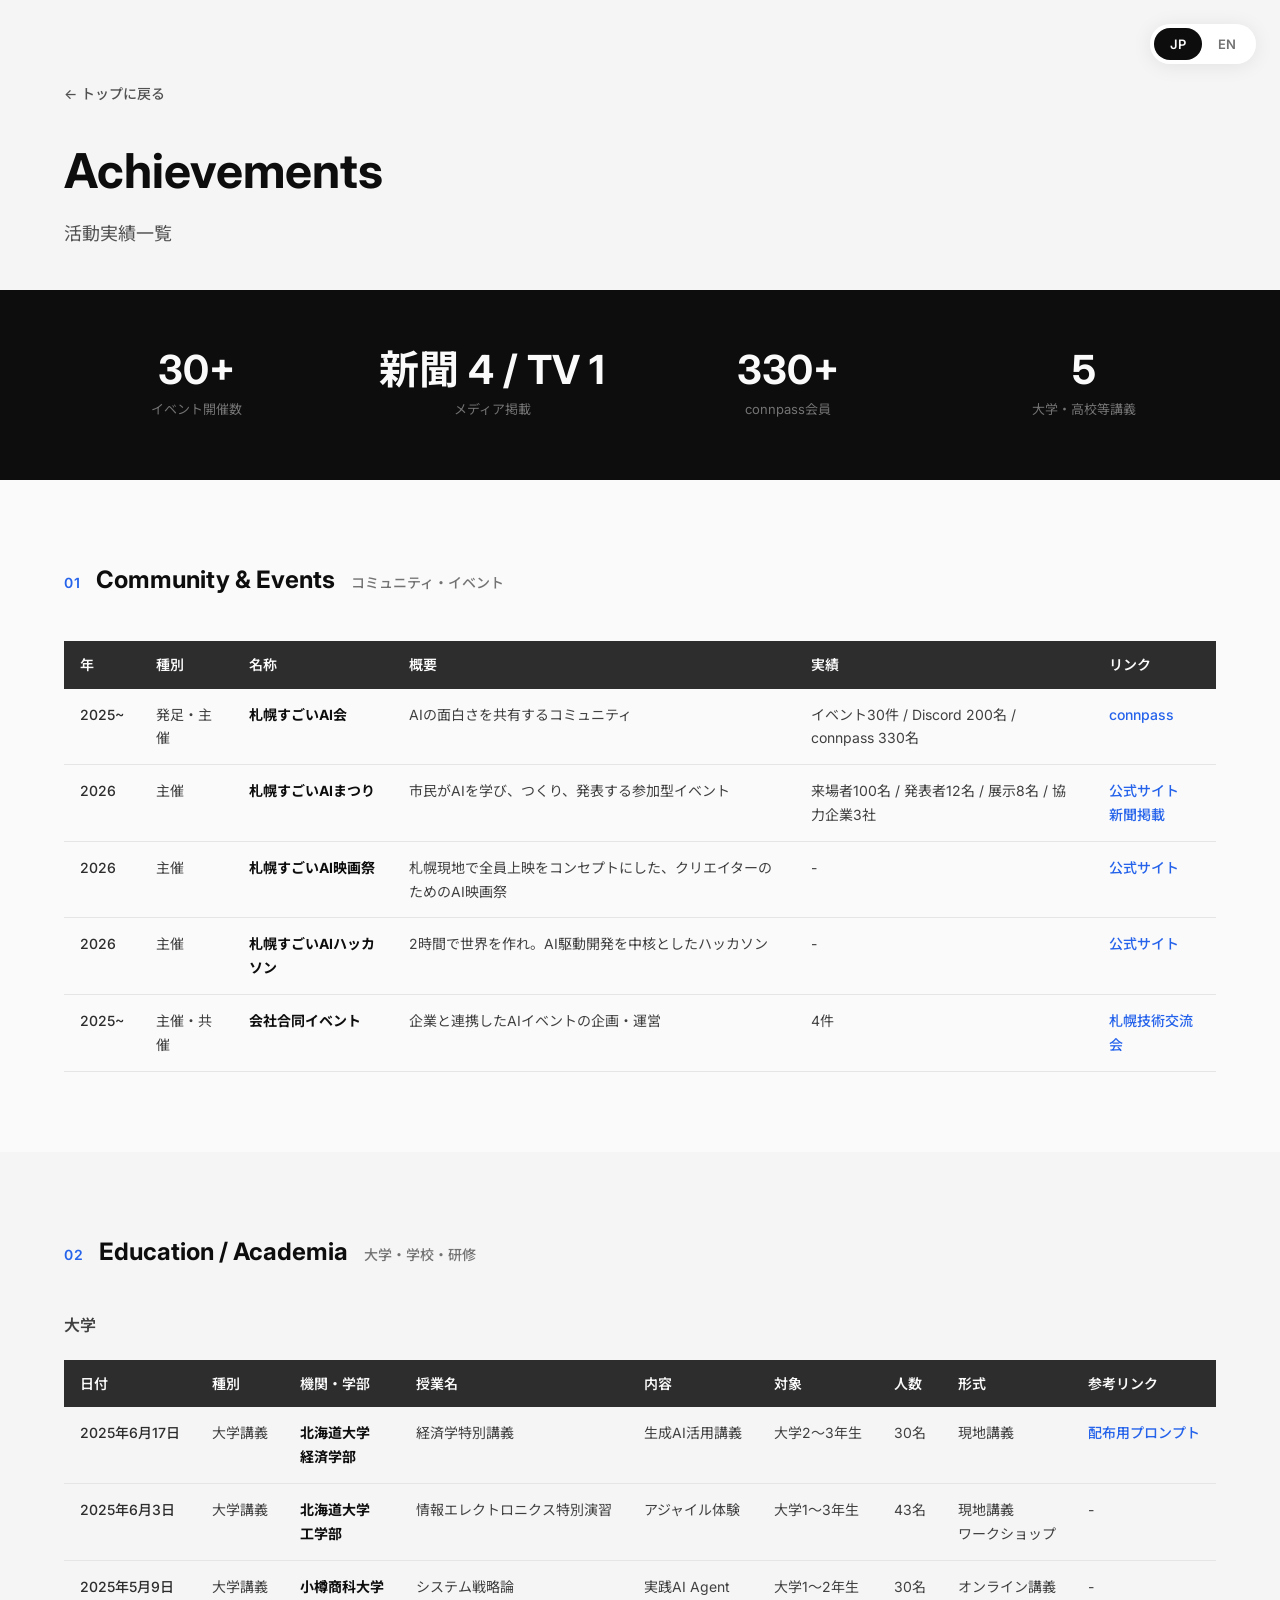
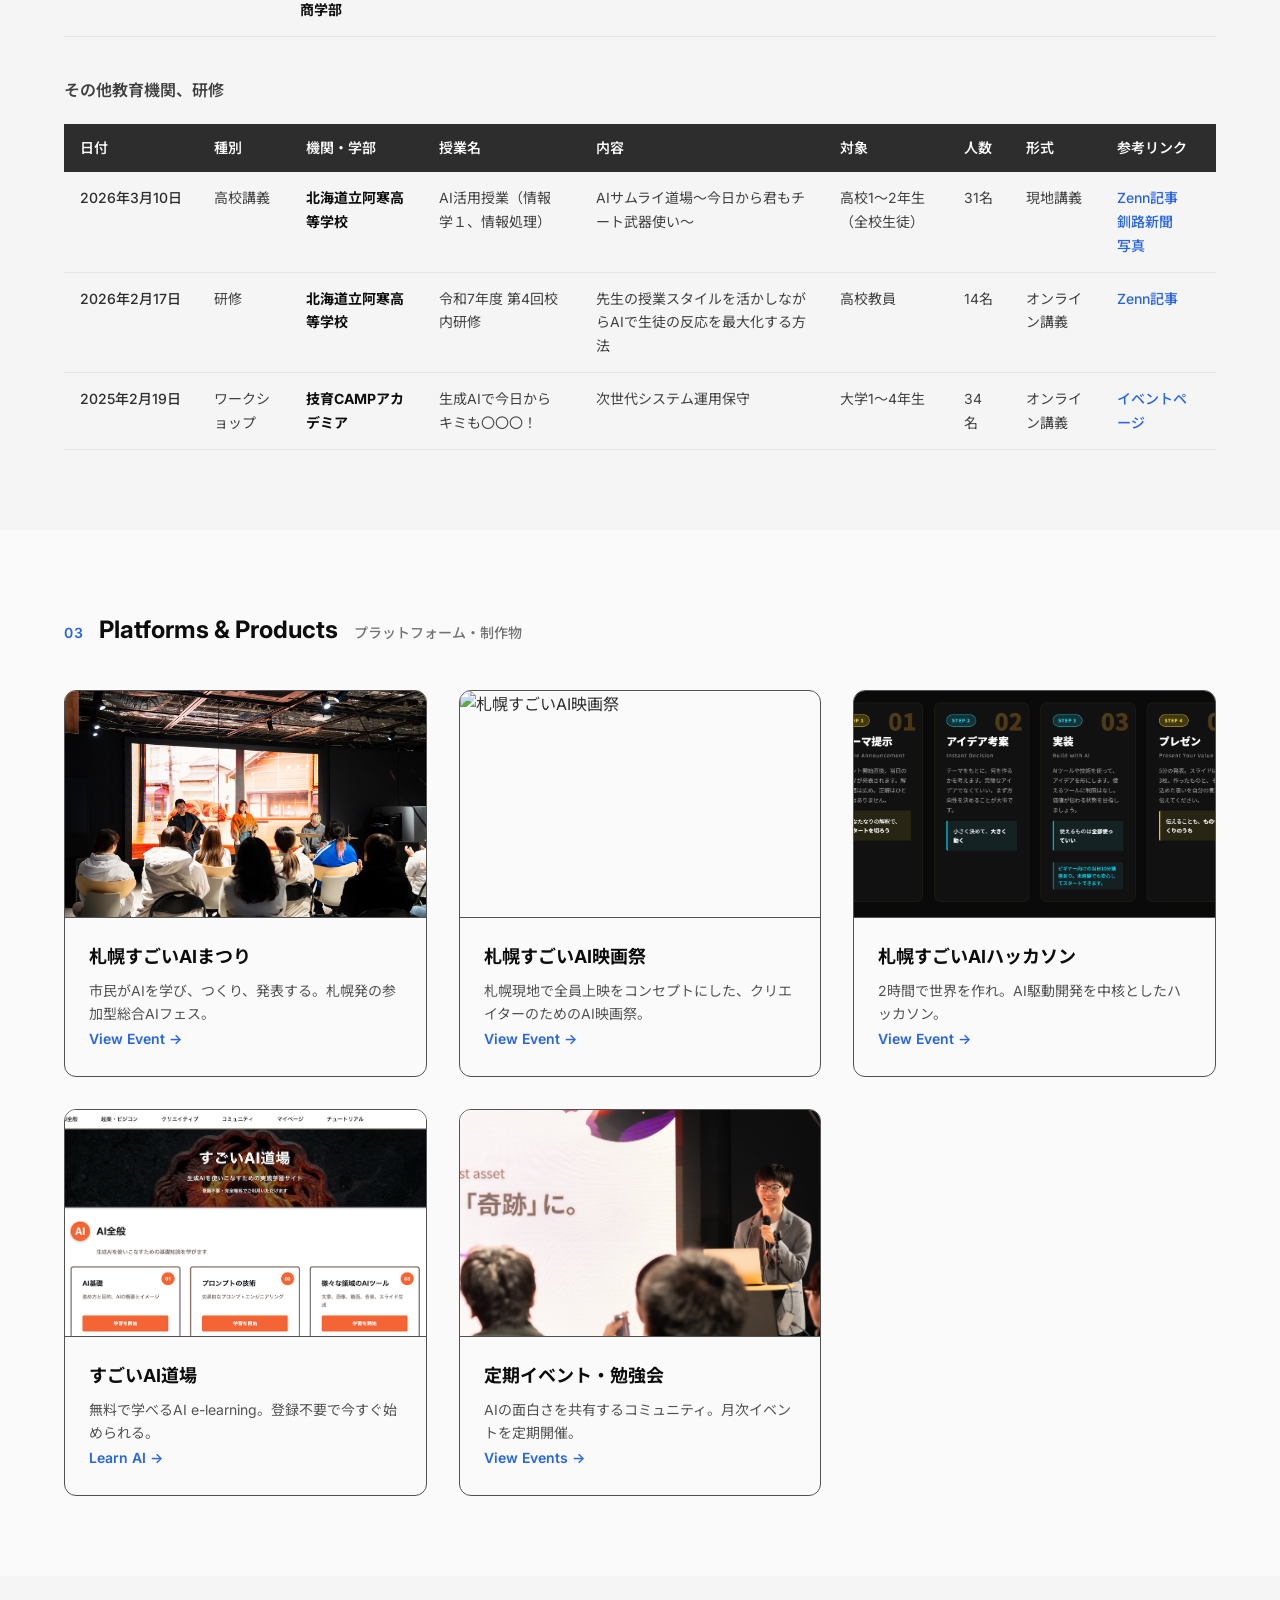
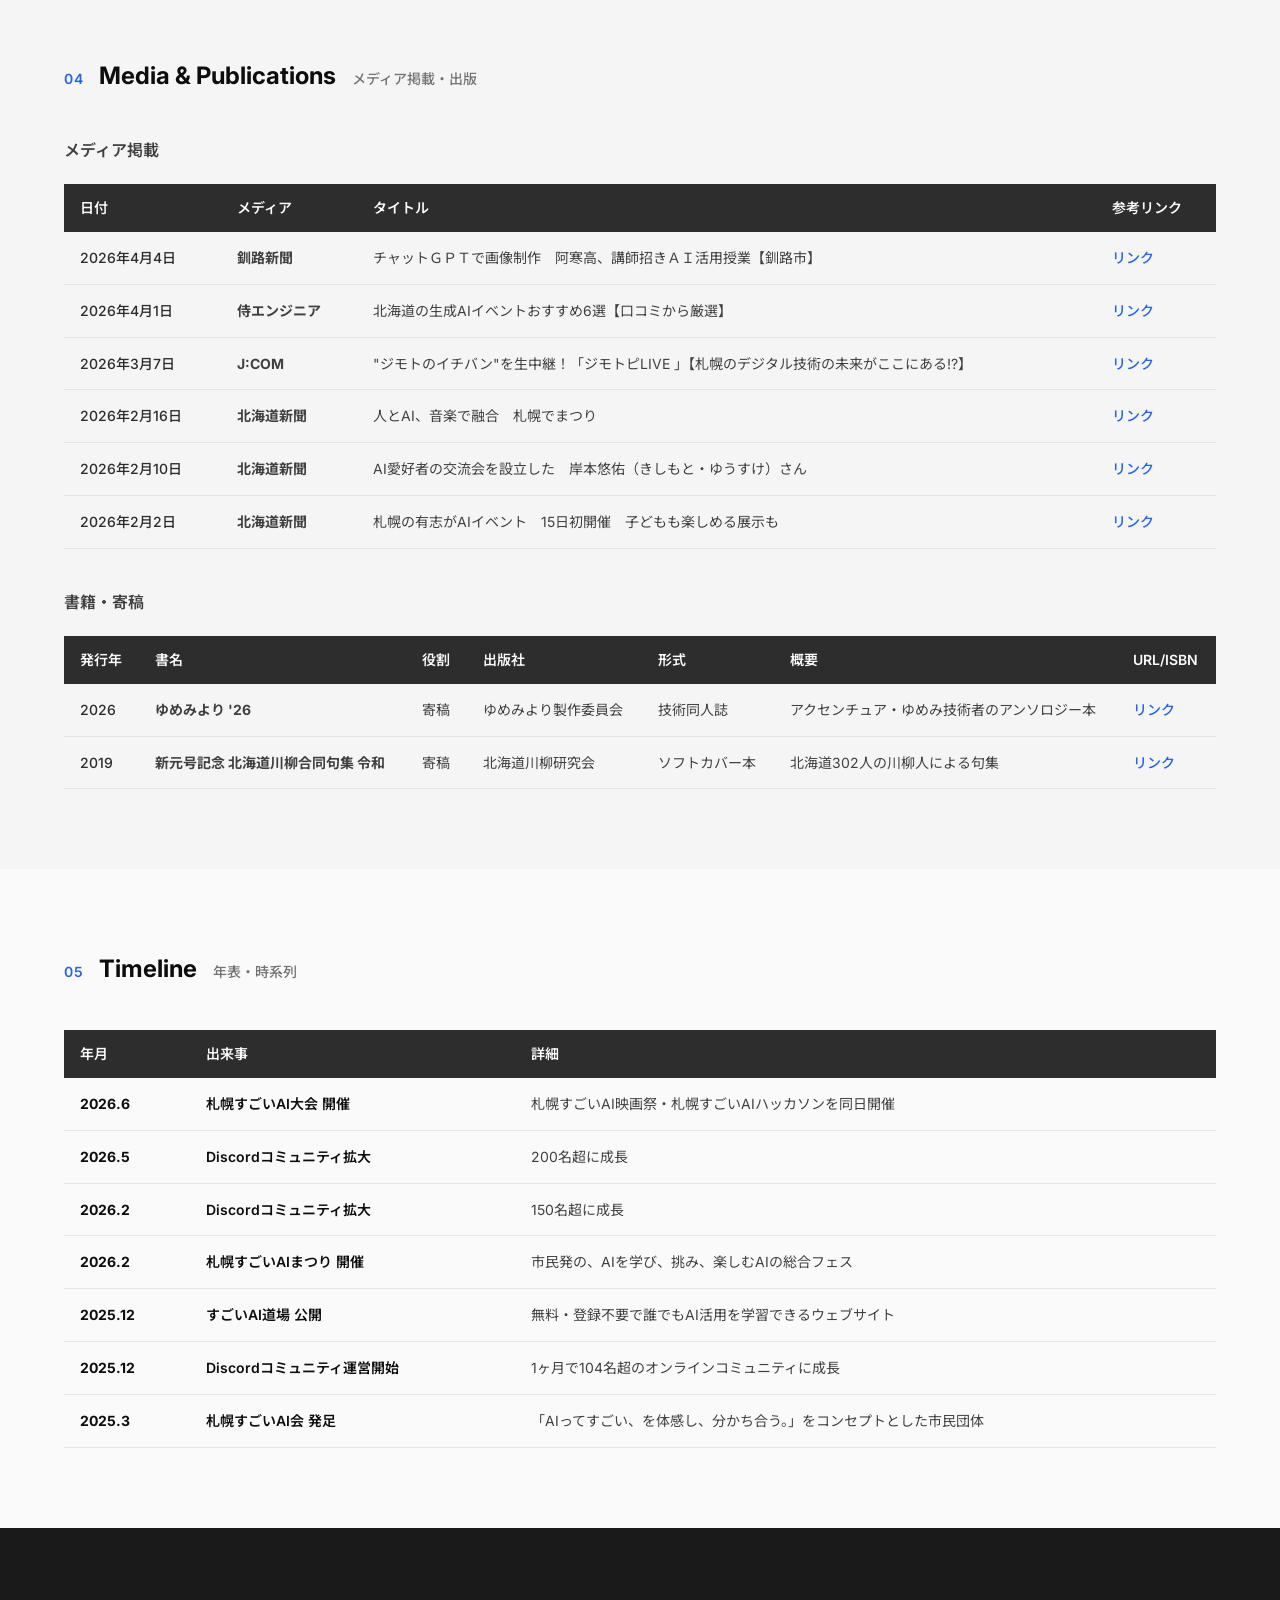
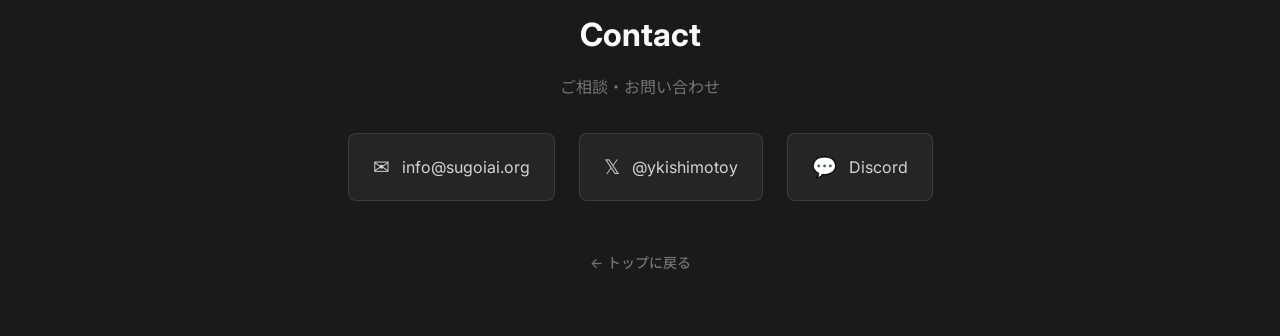
==== commit 47a1a2cd: "create sugoiai website" ====
--- a/achievements.html
+++ b/achievements.html
@@ -3,8 +3,8 @@
 <head>
   <meta charset="UTF-8">
   <meta name="viewport" content="width=device-width, initial-scale=1.0">
-  <title>実績一覧 | 岸本悠佑</title>
-  <meta name="description" content="岸本悠佑の実績一覧。コミュニティ運営、教育、執筆、プロダクト開発など。">
+  <title>活動実績一覧 | 札幌すごいAI会</title>
+  <meta name="description" content="札幌すごいAI会の活動実績一覧。コミュニティ・イベント、教育活動、メディア掲載、年表など。">
   <link rel="icon" type="image/png" href="img/logo.png">
   <link rel="stylesheet" href="styles.css">
   <link rel="stylesheet" href="achievements.css">
@@ -28,7 +28,7 @@
       <div class="container">
         <a href="index.html" class="back-link">&larr; トップに戻る</a>
         <h1>Achievements</h1>
-        <p class="header-subtitle">実績一覧</p>
+        <p class="header-subtitle">活動実績一覧</p>
       </div>
     </header>
 
@@ -37,16 +37,16 @@
       <div class="container">
         <div class="stats-grid">
           <div class="stat-item">
-            <span class="stat-number">242,000+</span>
-            <span class="stat-label">記事累計PV</span>
+            <span class="stat-number">30+</span>
+            <span class="stat-label">イベント開催数</span>
           </div>
           <div class="stat-item">
             <span class="stat-number">新聞 4 / TV 1</span>
             <span class="stat-label">メディア掲載</span>
           </div>
           <div class="stat-item">
-            <span class="stat-number">200+</span>
-            <span class="stat-label">Discordメンバー</span>
+            <span class="stat-number">330+</span>
+            <span class="stat-label">connpass会員</span>
           </div>
           <div class="stat-item">
             <span class="stat-number">5</span>
@@ -95,6 +95,22 @@
                 <td><a href="https://matsuri.sugoiai.org" target="_blank" rel="noopener">公式サイト</a><br><a href="https://www.hokkaido-np.co.jp/article/1275684/" target="_blank" rel="noopener">新聞掲載</a></td>
               </tr>
               <tr>
+                <td>2026</td>
+                <td>主催</td>
+                <td>札幌すごいAI映画祭</td>
+                <td>札幌現地で全員上映をコンセプトにした、クリエイターのためのAI映画祭</td>
+                <td>-</td>
+                <td><a href="https://film-2026-spring.sugoiai.org" target="_blank" rel="noopener">公式サイト</a></td>
+              </tr>
+              <tr>
+                <td>2026</td>
+                <td>主催</td>
+                <td>札幌すごいAIハッカソン</td>
+                <td>2時間で世界を作れ。AI駆動開発を中核としたハッカソン</td>
+                <td>-</td>
+                <td><a href="https://hack-2026-spring.sugoiai.org" target="_blank" rel="noopener">公式サイト</a></td>
+              </tr>
+              <tr>
                 <td>2025~</td>
                 <td>主催・共催</td>
                 <td>会社合同イベント</td>
@@ -102,7 +118,6 @@
                 <td>4件</td>
                 <td><a href="https://www.nttd-mse.com/techsquare/tech-021/" target="_blank" rel="noopener">札幌技術交流会</a></td>
               </tr>
-              <!-- Add more rows here -->
             </tbody>
           </table>
         </div>
@@ -168,7 +183,6 @@
                 <td>オンライン講義</td>
                 <td>-</td>
               </tr>
-              <!-- Add more rows here -->
             </tbody>
           </table>
         </div>
@@ -223,7 +237,6 @@
                 <td>オンライン講義</td>
                 <td><a href="https://talent.supporterz.jp/events/8c358063-37f0-483c-99f6-2b453c8acebc/" target="_blank" rel="noopener">イベントページ</a></td>
               </tr>
-              <!-- Add more rows here -->
             </tbody>
           </table>
         </div>
@@ -240,6 +253,39 @@
         </h2>
 
         <div class="product-grid">
+          <a href="https://matsuri.sugoiai.org" target="_blank" rel="noopener" class="product-card">
+            <div class="product-image">
+              <img src="img/matsuri2.jpg" alt="札幌すごいAIまつり">
+            </div>
+            <div class="product-info">
+              <h3>札幌すごいAIまつり</h3>
+              <p>市民がAIを学び、つくり、発表する。札幌発の参加型総合AIフェス。</p>
+              <span class="product-link">View Event &rarr;</span>
+            </div>
+          </a>
+
+          <a href="https://film-2026-spring.sugoiai.org" target="_blank" rel="noopener" class="product-card">
+            <div class="product-image">
+              <img src="img/film2.jpg" alt="札幌すごいAI映画祭">
+            </div>
+            <div class="product-info">
+              <h3>札幌すごいAI映画祭</h3>
+              <p>札幌現地で全員上映をコンセプトにした、クリエイターのためのAI映画祭。</p>
+              <span class="product-link">View Event &rarr;</span>
+            </div>
+          </a>
+
+          <a href="https://hack-2026-spring.sugoiai.org" target="_blank" rel="noopener" class="product-card">
+            <div class="product-image">
+              <img src="img/hack.png" alt="札幌すごいAIハッカソン">
+            </div>
+            <div class="product-info">
+              <h3>札幌すごいAIハッカソン</h3>
+              <p>2時間で世界を作れ。AI駆動開発を中核としたハッカソン。</p>
+              <span class="product-link">View Event &rarr;</span>
+            </div>
+          </a>
+
           <a href="https://dojo.sugoiai.org" target="_blank" rel="noopener" class="product-card">
             <div class="product-image">
               <img src="img/dojo.png" alt="すごいAI道場">
@@ -251,61 +297,27 @@
             </div>
           </a>
 
-          <a href="https://matsuri.sugoiai.org" target="_blank" rel="noopener" class="product-card">
-            <div class="product-image">
-              <img src="img/matsuri2.jpg" alt="札幌すごいAIまつり">
-            </div>
-            <div class="product-info">
-              <h3>札幌すごいAIまつり</h3>
-              <p>市民がAIを学び、つくり、発表する。札幌発の参加型イベント。</p>
-              <span class="product-link">View Event &rarr;</span>
-            </div>
-          </a>
-
           <a href="https://sapporo-sugoi-ai.connpass.com" target="_blank" rel="noopener" class="product-card">
             <div class="product-image">
-              <img src="img/community.JPG" alt="札幌すごいAI会">
+              <img src="img/community.JPG" alt="定期イベント・勉強会">
             </div>
             <div class="product-info">
-              <h3>札幌すごいAI会</h3>
-              <p>AIの面白さを共有するコミュニティ。勉強会・イベントを定期開催。</p>
+              <h3>定期イベント・勉強会</h3>
+              <p>AIの面白さを共有するコミュニティ。月次イベントを定期開催。</p>
               <span class="product-link">View Events &rarr;</span>
             </div>
           </a>
-
-          <a href="https://film-2026-spring.sugoiai.org" target="_blank" rel="noopener" class="product-card">
-            <div class="product-image">
-              <img src="img/film2.jpg" alt="札幌すごいAI映画祭">
-            </div>
-            <div class="product-info">
-              <h3>札幌すごいAI映画祭</h3>
-              <p>札幌現地で全員上映をコンセプトにした、クリエイターのためのAI映画祭。</p>
-              <span class="product-link">View Event &rarr;</span>
-            </div>
-          </a>
-
-          <a href="https://hack-2026-spring.sugoiai.org" target="_blank" rel="noopener" class="product-card">
-            <div class="product-image">
-              <img src="img/hack.png" alt="札幌すごいAIハッカソン">
-            </div>
-            <div class="product-info">
-              <h3>札幌すごいAIハッカソン</h3>
-              <p>2時間で世界を作れ。AI駆動開発を中核としたハッカソン。</p>
-              <span class="product-link">View Event &rarr;</span>
-            </div>
-          </a>
-          <!-- Add more cards here -->
-        </div>
-      </div>
-    </section>
-
-    <!-- ========== 4. Writing & Media ========== -->
+        </div>
+      </div>
+    </section>
+
+    <!-- ========== 4. Media & Publications ========== -->
     <section class="achievement-section alt-bg">
       <div class="container">
         <h2 class="section-heading">
           <span class="heading-number">04</span>
-          Writing & Media
-          <span class="heading-subtitle">執筆・発信・メディア</span>
+          Media & Publications
+          <span class="heading-subtitle">メディア掲載・出版</span>
         </h2>
 
         <h3 class="subsection-title">メディア掲載</h3>
@@ -324,144 +336,43 @@
                 <td>2026年4月4日</td>
                 <td><strong>釧路新聞</strong></td>
                 <td>チャットＧＰＴで画像制作　阿寒高、講師招きＡＩ活用授業【釧路市】</td>
-                <td><a href="https://kushironews.jp/2026/04/04/659229/#google_vignette" target="_blank" rel="noopener">リンク</a>
-                <!-- Backup: https://web.archive.org/web/20260515164047/https://kushironews.jp/2026/04/04/659229/ --></td>
+                <td><a href="https://kushironews.jp/2026/04/04/659229/#google_vignette" target="_blank" rel="noopener">リンク</a></td>
               </tr>
               <tr>
                 <td>2026年4月1日</td>
                 <td><strong>侍エンジニア</strong></td>
                 <td>北海道の生成AIイベントおすすめ6選【口コミから厳選】</td>
-                <td><a href="https://generative-ai.sejuku.net/blog/306765/" target="_blank" rel="noopener">リンク</a>
-                <!-- Backup: https://web.archive.org/web/20260515164236/https://generative-ai.sejuku.net/blog/306765/ --></td>
+                <td><a href="https://generative-ai.sejuku.net/blog/306765/" target="_blank" rel="noopener">リンク</a></td>
               </tr>
               <tr>
                 <td>2026年3月7日</td>
                 <td><strong>J:COM</strong></td>
-                <td>"ジモトのイチバン"を生中継！「ジモトピLIVE 」【札幌のデジタル技術の未来がココにある!?】</td>
-                <td><a href="https://www.youtube.com/live/TQnj15YX55E?t=3060" target="_blank" rel="noopener">リンク</a>
-                <!-- Backup: https://web.archive.org/web/20260515165526/https://www.youtube.com/live/TQnj15YX55E?t=3060s --></td>
+                <td>"ジモトのイチバン"を生中継！「ジモトピLIVE 」【札幌のデジタル技術の未来がここにある!?】</td>
+                <td><a href="https://www.youtube.com/live/TQnj15YX55E?t=3060" target="_blank" rel="noopener">リンク</a></td>
               </tr>
               <tr>
                 <td>2026年2月16日</td>
                 <td><strong>北海道新聞</strong></td>
                 <td>人とAI、音楽で融合　札幌でまつり</td>
-                <td><a href="https://www.hokkaido-np.co.jp/article/1275684/" target="_blank" rel="noopener">リンク</a>
-                <!-- Backup: https://web.archive.org/web/20260515164236/https://www.hokkaido-np.co.jp/article/1275684/ --></td>
+                <td><a href="https://www.hokkaido-np.co.jp/article/1275684/" target="_blank" rel="noopener">リンク</a></td>
               </tr>
               <tr>
                 <td>2026年2月10日</td>
                 <td><strong>北海道新聞</strong></td>
                 <td>AI愛好者の交流会を設立した　岸本悠佑（きしもと・ゆうすけ）さん</td>
-                <td><a href="https://www.hokkaido-np.co.jp/article/1273433/" target="_blank" rel="noopener">リンク</a>
-                <!-- Backup: https://web.archive.org/web/20260515164259/https://www.hokkaido-np.co.jp/article/1273433/ --></td>
+                <td><a href="https://www.hokkaido-np.co.jp/article/1273433/" target="_blank" rel="noopener">リンク</a></td>
               </tr>
               <tr>
                 <td>2026年2月2日</td>
                 <td><strong>北海道新聞</strong></td>
                 <td>札幌の有志がAIイベント　15日初開催　子どもも楽しめる展示も</td>
-                <td><a href="https://www.hokkaido-np.co.jp/article/1270160/" target="_blank" rel="noopener">リンク</a>
-                <!-- Backup: https://web.archive.org/web/20260515165118/https://www.hokkaido-np.co.jp/article/1270160/ --></td>
-              </tr>
-              <!-- Add more rows here -->
-            </tbody>
-          </table>
-        </div>
-
-        <h3 class="subsection-title">プラットフォーム別</h3>
-        <div class="table-wrapper">
-          <table class="achievement-table platform-table">
-            <thead>
-              <tr>
-                <th>プラットフォーム</th>
-                <th>累計PV</th>
-                <th>記事数</th>
-                <th>リンク</th>
-              </tr>
-            </thead>
-            <tbody>
-              <tr>
-                <td>Zenn</td>
-                <td>242,000+</td>
-                <td>54</td>
-                <td><a href="https://zenn.dev/ykishimotoy" target="_blank" rel="noopener">Zenn</a></td>
-              </tr>
-              <tr>
-                <td>note</td>
-                <td>300</td>
-                <td>8</td>
-                <td><a href="https://note.com/ykishimotoy" target="_blank" rel="noopener">note</a></td>
-              </tr>
-              <!-- Add more rows here -->
-            </tbody>
-          </table>
-        </div>
-
-        <h3 class="subsection-title">注目記事</h3>
-        <div class="table-wrapper">
-          <table class="achievement-table articles-table">
-            <thead>
-              <tr>
-                <th>順位</th>
-                <th>タイトル</th>
-                <th>PV</th>
-                <th>リンク</th>
-              </tr>
-            </thead>
-            <tbody>
-              <tr>
-                <td>1位</td>
-                <td>AIが「パワポ作り」を奪った日。NotebookLMが10分でプロ級スライドを量産する世界へ</td>
-                <td>52,004</td>
-                <td><a href="https://zenn.dev/acntechjp/articles/a89d758d2178b6" target="_blank" rel="noopener">リンク</a></td>
-              </tr>
-              <tr>
-                <td>2位</td>
-                <td>ついにキタ！NotebookLMのスライドを「編集可能パワポ」に変換する最強ツール「Kirigami」</td>
-                <td>46,513</td>
-                <td><a href="https://zenn.dev/acntechjp/articles/a878b6aa38fe53" target="_blank" rel="noopener">リンク</a></td>
-              </tr>
-              <tr>
-                <td>3位</td>
-                <td>Sora2 でウォーターマークを消す方法（公式＆非公式）</td>
-                <td>27,205</td>
-                <td><a href="https://zenn.dev/acntechjp/articles/c301d0df1c717f" target="_blank" rel="noopener">リンク</a></td>
-              </tr>
-              <tr>
-                <td>4位</td>
-                <td>ついに編集できる！NotebookLMスライドの細部を直す実践テク（文字・イラスト）</td>
-                <td>23,048</td>
-                <td><a href="https://zenn.dev/acntechjp/articles/482fe1a625b0be" target="_blank" rel="noopener">リンク</a></td>
-              </tr>
-              <tr>
-                <td>5位</td>
-                <td>gpt-ossがすごい！！ローカルで120bと20bを動かしてみた（Mac、メモリ128GB）</td>
-                <td>14,674</td>
-                <td><a href="https://zenn.dev/acntechjp/articles/e8206aaa1bef3e" target="_blank" rel="noopener">リンク</a></td>
-              </tr>
-              <tr>
-                <td>6位</td>
-                <td>Intel Mac→Mシリーズに移行した人が必ずハマるポイント</td>
-                <td>12,717</td>
-                <td><a href="https://zenn.dev/acntechjp/articles/230b0bb616c9e5" target="_blank" rel="noopener">リンク</a></td>
-              </tr>
-              <tr>
-                <td>7位</td>
-                <td>Sora2 でカメオ機能を使う方法</td>
-                <td>11,820</td>
-                <td><a href="https://zenn.dev/acntechjp/articles/3383929cd8bce2" target="_blank" rel="noopener">リンク</a></td>
-              </tr>
-              <tr>
-                <td>8位</td>
-                <td>NotebookLMのスライド生成数の上限は？（課金＆非課金の比較）</td>
-                <td>11,522</td>
-                <td><a href="https://zenn.dev/link/articles/581d9b5122eb80" target="_blank" rel="noopener">リンク</a></td>
-              </tr>
-              <!-- Add more rows here -->
-            </tbody>
-          </table>
-        </div>
-
-        <h3 class="subsection-title">書籍</h3>
+                <td><a href="https://www.hokkaido-np.co.jp/article/1270160/" target="_blank" rel="noopener">リンク</a></td>
+              </tr>
+            </tbody>
+          </table>
+        </div>
+
+        <h3 class="subsection-title">書籍・寄稿</h3>
         <div class="table-wrapper">
           <table class="achievement-table books-table">
             <thead>
@@ -483,8 +394,7 @@
                 <td>ゆめみより製作委員会</td>
                 <td>技術同人誌</td>
                 <td>アクセンチュア・ゆめみ技術者のアンソロジー本</td>
-                <td><a href="https://techbookfest.org/product/wwLTtBdeawDv2F4EFn72f" target="_blank" rel="noopener">リンク</a>
-                <!-- Backup: https://web.archive.org/web/20260515170627/https://techbookfest.org/product/wwLTtBdeawDv2F4EFn72f --></td>
+                <td><a href="https://techbookfest.org/product/wwLTtBdeawDv2F4EFn72f" target="_blank" rel="noopener">リンク</a></td>
               </tr>
               <tr>
                 <td>2019</td>
@@ -495,7 +405,6 @@
                 <td>北海道302人の川柳人による句集</td>
                 <td><a href="#" class="modal-trigger" data-src="img/reiwa.pdf">リンク</a></td>
               </tr>
-              <!-- Add more rows here -->
             </tbody>
           </table>
         </div>
@@ -528,12 +437,12 @@
               </tr>
               <tr>
                 <td>2026.5</td>
-                <td>札幌すごいAI会 Discordコミュニティ拡大</td>
+                <td>Discordコミュニティ拡大</td>
                 <td>200名超に成長</td>
               </tr>
               <tr>
                 <td>2026.2</td>
-                <td>札幌すごいAI会 Discordコミュニティ拡大</td>
+                <td>Discordコミュニティ拡大</td>
                 <td>150名超に成長</td>
               </tr>
               <tr>
@@ -548,7 +457,7 @@
               </tr>
               <tr>
                 <td>2025.12</td>
-                <td>札幌すごいAI会 Discordコミュニティ運営開始</td>
+                <td>Discordコミュニティ運営開始</td>
                 <td>1ヶ月で104名超のオンラインコミュニティに成長</td>
               </tr>
               <tr>
@@ -556,7 +465,6 @@
                 <td>札幌すごいAI会 発足</td>
                 <td>「AIってすごい、を体感し、分かち合う。」をコンセプトとした市民団体</td>
               </tr>
-              <!-- Add more rows here -->
             </tbody>
           </table>
         </div>
@@ -569,14 +477,18 @@
         <h2>Contact</h2>
         <p>ご相談・お問い合わせ</p>
         <div class="contact-list">
-          <a href="mailto:ykishimotoy@gmail.com" class="contact-item">
+          <a href="mailto:info@sugoiai.org" class="contact-item">
             <span class="contact-icon">✉</span>
-            <span>ykishimotoy@gmail.com</span>
+            <span>info@sugoiai.org</span>
           </a>
           <a href="https://x.com/ykishimotoy" target="_blank" rel="noopener" class="contact-item">
             <span class="contact-icon">𝕏</span>
             <span>@ykishimotoy</span>
           </a>
+          <a href="https://discord.gg/Ve2tQeN7cw" target="_blank" rel="noopener" class="contact-item">
+            <span class="contact-icon">💬</span>
+            <span>Discord</span>
+          </a>
         </div>
         <a href="index.html" class="back-link">&larr; トップに戻る</a>
       </div>
@@ -592,7 +504,7 @@
       <div class="container">
         <a href="index.html" class="back-link">&larr; Back to Home</a>
         <h1>Achievements</h1>
-        <p class="header-subtitle">Portfolio & Track Record</p>
+        <p class="header-subtitle">Activity Record</p>
       </div>
     </header>
 
@@ -601,20 +513,20 @@
       <div class="container">
         <div class="stats-grid">
           <div class="stat-item">
-            <span class="stat-number">242,000+</span>
-            <span class="stat-label">Article Views</span>
+            <span class="stat-number">30+</span>
+            <span class="stat-label">Events Hosted</span>
           </div>
           <div class="stat-item">
-            <span class="stat-number">4 News /1 TV</span>
+            <span class="stat-number">4 News / 1 TV</span>
             <span class="stat-label">Media Coverage</span>
           </div>
           <div class="stat-item">
-            <span class="stat-number">200+</span>
-            <span class="stat-label">Discord Members</span>
+            <span class="stat-number">330+</span>
+            <span class="stat-label">Connpass Members</span>
           </div>
           <div class="stat-item">
             <span class="stat-number">5</span>
-            <span class="stat-label">University & High School Courses</span>
+            <span class="stat-label">University & School Lectures</span>
           </div>
         </div>
       </div>
@@ -643,8 +555,8 @@
             <tbody>
               <tr>
                 <td>2025~</td>
-                <td>Founder / Organizer</td>
-                <td>Sapporo Sugoi AI Community</td>
+                <td>Founded / Organizer</td>
+                <td>Sapporo Sugoi AI</td>
                 <td>Community sharing the excitement of AI</td>
                 <td>30 events / 200 Discord members / 330 connpass members</td>
                 <td><a href="https://sapporo-sugoi-ai.connpass.com" target="_blank" rel="noopener">connpass</a></td>
@@ -656,6 +568,22 @@
                 <td>Citizen-driven event to learn, create, and present with AI</td>
                 <td>100 visitors / 12 presenters / 8 exhibitors / 3 corporate partners</td>
                 <td><a href="https://matsuri.sugoiai.org" target="_blank" rel="noopener">Website</a><br><a href="https://www.hokkaido-np.co.jp/article/1275684/" target="_blank" rel="noopener">Press Coverage</a></td>
+              </tr>
+              <tr>
+                <td>2026</td>
+                <td>Organizer</td>
+                <td>Sapporo Sugoi AI Film Festival</td>
+                <td>An AI film festival for creators, where everyone can screen their work in Sapporo</td>
+                <td>-</td>
+                <td><a href="https://film-2026-spring.sugoiai.org" target="_blank" rel="noopener">Website</a></td>
+              </tr>
+              <tr>
+                <td>2026</td>
+                <td>Organizer</td>
+                <td>Sapporo Sugoi AI Hackathon</td>
+                <td>Create a world in 2 hours. A hackathon centered on AI-driven development</td>
+                <td>-</td>
+                <td><a href="https://hack-2026-spring.sugoiai.org" target="_blank" rel="noopener">Website</a></td>
               </tr>
               <tr>
                 <td>2025~</td>
@@ -757,7 +685,7 @@
                 <td>AI Utilization Class (Informatics 1, Information Processing)</td>
                 <td>AI Samurai Dojo - Be a Cheat Weapon User Starting Today!</td>
                 <td>Year 1-2 (All Students)</td>
-                <td>29</td>
+                <td>31</td>
                 <td>On-site Lecture</td>
                 <td><a href="https://zenn.dev/acntechjp/articles/54552b782d62c7" target="_blank" rel="noopener">Zenn Post</a><br><a href="https://kushironews.jp/2026/04/04/659229/#google_vignette" target="_blank" rel="noopener">Kushiro Shimbun</a><br><a href="#" class="modal-trigger" data-src="img/akan.jpg">Photo</a></td>
               </tr>
@@ -770,20 +698,19 @@
                 <td>High School Teachers</td>
                 <td>14</td>
                 <td>Online Lecture</td>
-                <td><a href="https://zenn.dev/acntechjp/articles/18f1b6171c6b2c" target="_blank" rel="noopener">Zenn Post</a><br><a href="files/AI講義スライド.pdf" target="_blank" rel="noopener">2. Slides</a></td>
+                <td><a href="https://zenn.dev/acntechjp/articles/18f1b6171c6b2c" target="_blank" rel="noopener">Zenn Post</a></td>
               </tr>
               <tr>
                 <td>Feb 19, 2025</td>
                 <td>Workshop</td>
                 <td>Geek CAMP Academia</td>
                 <td>Be a XXX with Generative AI Starting Today!</td>
-                <td>Next-gen System Operations & Maintenance</td>
+                <td>Next-gen System Operations &amp; Maintenance</td>
                 <td>University Year 1-4</td>
                 <td>34</td>
                 <td>Online Lecture</td>
                 <td><a href="https://talent.supporterz.jp/events/8c358063-37f0-483c-99f6-2b453c8acebc/" target="_blank" rel="noopener">Event Page</a></td>
               </tr>
-              <!-- Add more rows here -->
             </tbody>
           </table>
         </div>
@@ -799,6 +726,39 @@
         </h2>
 
         <div class="product-grid">
+          <a href="https://matsuri.sugoiai.org" target="_blank" rel="noopener" class="product-card">
+            <div class="product-image">
+              <img src="img/matsuri2.jpg" alt="Sapporo Sugoi AI Festival">
+            </div>
+            <div class="product-info">
+              <h3>Sapporo Sugoi AI Festival</h3>
+              <p>A citizen-driven event to learn, create, and present with AI.</p>
+              <span class="product-link">View Event &rarr;</span>
+            </div>
+          </a>
+
+          <a href="https://film-2026-spring.sugoiai.org" target="_blank" rel="noopener" class="product-card">
+            <div class="product-image">
+              <img src="img/film2.jpg" alt="Sapporo Sugoi AI Film Festival">
+            </div>
+            <div class="product-info">
+              <h3>Sapporo Sugoi AI Film Festival</h3>
+              <p>An AI film festival for creators, where everyone can screen their work in Sapporo.</p>
+              <span class="product-link">View Event &rarr;</span>
+            </div>
+          </a>
+
+          <a href="https://hack-2026-spring.sugoiai.org" target="_blank" rel="noopener" class="product-card">
+            <div class="product-image">
+              <img src="img/hack.png" alt="Sapporo Sugoi AI Hackathon">
+            </div>
+            <div class="product-info">
+              <h3>Sapporo Sugoi AI Hackathon</h3>
+              <p>Create a world in 2 hours. A hackathon centered on AI-driven development.</p>
+              <span class="product-link">View Event &rarr;</span>
+            </div>
+          </a>
+
           <a href="https://dojo.sugoiai.org" target="_blank" rel="noopener" class="product-card">
             <div class="product-image">
               <img src="img/dojo.png" alt="Sugoi AI Dojo">
@@ -810,59 +770,26 @@
             </div>
           </a>
 
-          <a href="https://matsuri.sugoiai.org" target="_blank" rel="noopener" class="product-card">
-            <div class="product-image">
-              <img src="img/matsuri2.jpg" alt="Sapporo Sugoi AI Festival">
-            </div>
-            <div class="product-info">
-              <h3>Sapporo Sugoi AI Festival</h3>
-              <p>A citizen-driven event to learn, create, and present with AI.</p>
-              <span class="product-link">View Event &rarr;</span>
-            </div>
-          </a>
-
           <a href="https://sapporo-sugoi-ai.connpass.com" target="_blank" rel="noopener" class="product-card">
             <div class="product-image">
-              <img src="img/community.JPG" alt="Sapporo Sugoi AI Community">
+              <img src="img/community.JPG" alt="Regular Events & Study Groups">
             </div>
             <div class="product-info">
-              <h3>Sapporo Sugoi AI Community</h3>
-              <p>A community sharing the excitement of AI through regular events.</p>
+              <h3>Regular Events &amp; Study Groups</h3>
+              <p>A community sharing the excitement of AI through monthly events.</p>
               <span class="product-link">View Events &rarr;</span>
             </div>
           </a>
-
-          <a href="https://film-2026-spring.sugoiai.org" target="_blank" rel="noopener" class="product-card">
-            <div class="product-image">
-              <img src="img/film2.jpg" alt="Sapporo Sugoi AI Film Festival">
-            </div>
-            <div class="product-info">
-              <h3>Sapporo Sugoi AI Film Festival</h3>
-              <p>An AI film festival for creators, where everyone can screen their work in Sapporo.</p>
-              <span class="product-link">View Event &rarr;</span>
-            </div>
-          </a>
-
-          <a href="https://hack-2026-spring.sugoiai.org" target="_blank" rel="noopener" class="product-card">
-            <div class="product-image">
-              <img src="img/hack.png" alt="Sapporo Sugoi AI Hackathon">
-            </div>
-            <div class="product-info">
-              <h3>Sapporo Sugoi AI Hackathon</h3>
-              <p>Create a world in 2 hours. A hackathon centered on AI-driven development.</p>
-              <span class="product-link">View Event &rarr;</span>
-            </div>
-          </a>
-        </div>
-      </div>
-    </section>
-
-    <!-- ========== 4. Writing & Media ========== -->
+        </div>
+      </div>
+    </section>
+
+    <!-- ========== 4. Media & Publications ========== -->
     <section class="achievement-section alt-bg">
       <div class="container">
         <h2 class="section-heading">
           <span class="heading-number">04</span>
-          Writing & Media
+          Media &amp; Publications
         </h2>
 
         <h3 class="subsection-title">Media Coverage</h3>
@@ -881,142 +808,43 @@
                 <td>Apr 4, 2026</td>
                 <td><strong>Kushiro Shimbun</strong></td>
                 <td>Akan High School Hosts AI Class Using ChatGPT for Image Creation</td>
-                <td><a href="https://kushironews.jp/2026/04/04/659229/#google_vignette" target="_blank" rel="noopener">Link</a>
-                <!-- Backup: https://web.archive.org/web/20260515164047/https://kushironews.jp/2026/04/04/659229/ --></td>
+                <td><a href="https://kushironews.jp/2026/04/04/659229/#google_vignette" target="_blank" rel="noopener">Link</a></td>
               </tr>
               <tr>
                 <td>Apr 1, 2026</td>
                 <td><strong>Samurai Engineer</strong></td>
                 <td>Top 6 Recommended Generative AI Events in Hokkaido [Selected from Reviews]</td>
-                <td><a href="https://generative-ai.sejuku.net/blog/306765/" target="_blank" rel="noopener">Link</a>
-                <!-- Backup: https://web.archive.org/web/20260515164236/https://generative-ai.sejuku.net/blog/306765/ --></td>
+                <td><a href="https://generative-ai.sejuku.net/blog/306765/" target="_blank" rel="noopener">Link</a></td>
               </tr>
               <tr>
                 <td>Mar 7, 2026</td>
                 <td><strong>J:COM</strong></td>
                 <td>Live Broadcast of "Jimoto no Ichiban"! "Jimotopi LIVE" [The Future of Digital Technology in Sapporo Is Here!?]</td>
-                <td><a href="https://www.youtube.com/live/TQnj15YX55E?t=3060" target="_blank" rel="noopener">Link</a>
-                <!-- Backup: https://web.archive.org/web/20260515165526/https://www.youtube.com/live/TQnj15YX55E?t=3060s --></td>
+                <td><a href="https://www.youtube.com/live/TQnj15YX55E?t=3060" target="_blank" rel="noopener">Link</a></td>
               </tr>
               <tr>
                 <td>Feb 16, 2026</td>
                 <td><strong>Hokkaido Shimbun</strong></td>
                 <td>Humans and AI Fuse Through Music at Sapporo Festival</td>
-                <td><a href="https://www.hokkaido-np.co.jp/article/1275684/" target="_blank" rel="noopener">Link</a>
-                <!-- Backup: https://web.archive.org/web/20260515164236/https://www.hokkaido-np.co.jp/article/1275684/ --></td>
+                <td><a href="https://www.hokkaido-np.co.jp/article/1275684/" target="_blank" rel="noopener">Link</a></td>
               </tr>
               <tr>
                 <td>Feb 10, 2026</td>
                 <td><strong>Hokkaido Shimbun</strong></td>
                 <td>Yusuke Kishimoto, Founder of an AI Enthusiasts Community</td>
-                <td><a href="https://www.hokkaido-np.co.jp/article/1273433/" target="_blank" rel="noopener">Link</a>
-                <!-- Backup: https://web.archive.org/web/20260515164259/https://www.hokkaido-np.co.jp/article/1273433/ --></td>
+                <td><a href="https://www.hokkaido-np.co.jp/article/1273433/" target="_blank" rel="noopener">Link</a></td>
               </tr>
               <tr>
                 <td>Feb 2, 2026</td>
                 <td><strong>Hokkaido Shimbun</strong></td>
                 <td>Sapporo Volunteers Host AI Event - First Held on 15th with Family-Friendly Exhibits</td>
-                <td><a href="https://www.hokkaido-np.co.jp/article/1270160/" target="_blank" rel="noopener">Link</a>
-                <!-- Backup: https://web.archive.org/web/20260515165118/https://www.hokkaido-np.co.jp/article/1270160/ --></td>
-              </tr>
-              <!-- Add more rows here -->
-            </tbody>
-          </table>
-        </div>
-
-        <h3 class="subsection-title">By Platform</h3>
-        <div class="table-wrapper">
-          <table class="achievement-table platform-table">
-            <thead>
-              <tr>
-                <th>Platform</th>
-                <th>Total PV</th>
-                <th>Articles</th>
-                <th>Link</th>
-              </tr>
-            </thead>
-            <tbody>
-              <tr>
-                <td>Zenn</td>
-                <td>242,000+</td>
-                <td>54</td>
-                <td><a href="https://zenn.dev/ykishimotoy" target="_blank" rel="noopener">Zenn</a></td>
-              </tr>
-              <tr>
-                <td>note</td>
-                <td>300</td>
-                <td>8</td>
-                <td><a href="https://note.com/ykishimotoy" target="_blank" rel="noopener">note</a></td>
-              </tr>
-            </tbody>
-          </table>
-        </div>
-
-        <h3 class="subsection-title">Top Articles</h3>
-        <div class="table-wrapper">
-          <table class="achievement-table articles-table">
-            <thead>
-              <tr>
-                <th>Rank</th>
-                <th>Title</th>
-                <th>PV</th>
-                <th>Link</th>
-              </tr>
-            </thead>
-            <tbody>
-              <tr>
-                <td>#1</td>
-                <td>The Day AI Took Over "PowerPoint": NotebookLM Mass-Produces Pro-Level Slides in 10 Minutes</td>
-                <td>52,004</td>
-                <td><a href="https://zenn.dev/acntechjp/articles/a89d758d2178b6" target="_blank" rel="noopener">Link</a></td>
-              </tr>
-              <tr>
-                <td>#2</td>
-                <td>Finally Here! "Kirigami" - The Ultimate Tool to Convert NotebookLM Slides to Editable PowerPoint</td>
-                <td>46,513</td>
-                <td><a href="https://zenn.dev/acntechjp/articles/a878b6aa38fe53" target="_blank" rel="noopener">Link</a></td>
-              </tr>
-              <tr>
-                <td>#3</td>
-                <td>How to Remove Watermarks in Sora2 (Official &amp; Unofficial Methods)</td>
-                <td>27,205</td>
-                <td><a href="https://zenn.dev/acntechjp/articles/c301d0df1c717f" target="_blank" rel="noopener">Link</a></td>
-              </tr>
-              <tr>
-                <td>#4</td>
-                <td>Now Editable! Practical Tips for Fine-Tuning NotebookLM Slides (Text &amp; Illustrations)</td>
-                <td>23,048</td>
-                <td><a href="https://zenn.dev/acntechjp/articles/482fe1a625b0be" target="_blank" rel="noopener">Link</a></td>
-              </tr>
-              <tr>
-                <td>#5</td>
-                <td>GPT-OSS Is Amazing!! Running 120b and 20b Locally (Mac, 128GB Memory)</td>
-                <td>14,674</td>
-                <td><a href="https://zenn.dev/acntechjp/articles/e8206aaa1bef3e" target="_blank" rel="noopener">Link</a></td>
-              </tr>
-              <tr>
-                <td>#6</td>
-                <td>Common Pitfalls When Migrating from Intel Mac to M-Series</td>
-                <td>12,717</td>
-                <td><a href="https://zenn.dev/acntechjp/articles/230b0bb616c9e5" target="_blank" rel="noopener">Link</a></td>
-              </tr>
-              <tr>
-                <td>#7</td>
-                <td>How to Use the Cameo Feature in Sora2</td>
-                <td>11,820</td>
-                <td><a href="https://zenn.dev/acntechjp/articles/3383929cd8bce2" target="_blank" rel="noopener">Link</a></td>
-              </tr>
-              <tr>
-                <td>#8</td>
-                <td>What is the NotebookLM Slide Generation Limit? (Paid vs Free Comparison)</td>
-                <td>11,522</td>
-                <td><a href="https://zenn.dev/link/articles/581d9b5122eb80" target="_blank" rel="noopener">Link</a></td>
-              </tr>
-            </tbody>
-          </table>
-        </div>
-
-        <h3 class="subsection-title">Books</h3>
+                <td><a href="https://www.hokkaido-np.co.jp/article/1270160/" target="_blank" rel="noopener">Link</a></td>
+              </tr>
+            </tbody>
+          </table>
+        </div>
+
+        <h3 class="subsection-title">Books &amp; Publications</h3>
         <div class="table-wrapper">
           <table class="achievement-table books-table">
             <thead>
@@ -1038,8 +866,7 @@
                 <td>Yumemi Yori Production Committee</td>
                 <td>Technical Doujinshi</td>
                 <td>Anthology by engineers from Accenture and Yumemi</td>
-                <td><a href="https://techbookfest.org/product/wwLTtBdeawDv2F4EFn72f" target="_blank" rel="noopener">Link</a>
-                <!-- Backup: https://web.archive.org/web/20260515170627/https://techbookfest.org/product/wwLTtBdeawDv2F4EFn72f --></td>
+                <td><a href="https://techbookfest.org/product/wwLTtBdeawDv2F4EFn72f" target="_blank" rel="noopener">Link</a></td>
               </tr>
               <tr>
                 <td>2019</td>
@@ -1050,7 +877,6 @@
                 <td>Anthology of senryu by 302 poets from Hokkaido</td>
                 <td><a href="#" class="modal-trigger" data-src="img/reiwa.pdf">Link</a></td>
               </tr>
-              <!-- Add more rows here -->
             </tbody>
           </table>
         </div>
@@ -1077,17 +903,17 @@
             <tbody>
               <tr>
                 <td>Jun 2026</td>
-                <td>Sapporo Sugoi AI Festival Day</td>
-                <td>Co-hosted Sapporo Sugoi AI Film Festival & Sapporo Sugoi AI Hackathon</td>
+                <td>Sapporo Sugoi AI Day</td>
+                <td>Co-hosted Sapporo Sugoi AI Film Festival &amp; Sapporo Sugoi AI Hackathon</td>
               </tr>
               <tr>
                 <td>May 2026</td>
-                <td>Sapporo Sugoi AI Discord Community Expanded</td>
+                <td>Discord Community Expanded</td>
                 <td>Grew to over 200 members</td>
               </tr>
               <tr>
                 <td>Feb 2026</td>
-                <td>Sapporo Sugoi AI Discord Community Expanded</td>
+                <td>Discord Community Expanded</td>
                 <td>Grew to over 150 members</td>
               </tr>
               <tr>
@@ -1096,19 +922,19 @@
                 <td>A citizen-driven AI festival to learn, challenge, and enjoy AI</td>
               </tr>
               <tr>
-                <td>2025.12</td>
+                <td>Dec 2025</td>
                 <td>Sugoi AI Dojo Launched</td>
                 <td>A free, no-registration website where anyone can learn AI skills</td>
               </tr>
               <tr>
-                <td>2025.12</td>
-                <td>Sapporo Sugoi AI Discord Community Launched</td>
+                <td>Dec 2025</td>
+                <td>Discord Community Launched</td>
                 <td>Grew to over 104 members in 1 month</td>
               </tr>
               <tr>
-                <td>2025.3</td>
-                <td>Sapporo Sugoi AI Community Founded</td>
-                <td>A citizen-led organization with the concept "Share the excitement of AI"</td>
+                <td>Mar 2025</td>
+                <td>Sapporo Sugoi AI Founded</td>
+                <td>A citizen-led organization with the concept "Experience and share the wonder of AI"</td>
               </tr>
             </tbody>
           </table>
@@ -1122,13 +948,17 @@
         <h2>Contact</h2>
         <p>Get in touch for collaboration or inquiries</p>
         <div class="contact-list">
-          <a href="mailto:ykishimotoy@gmail.com" class="contact-item">
+          <a href="mailto:info@sugoiai.org" class="contact-item">
             <span class="contact-icon">✉</span>
-            <span>ykishimotoy@gmail.com</span>
+            <span>info@sugoiai.org</span>
           </a>
           <a href="https://x.com/ykishimotoy" target="_blank" rel="noopener" class="contact-item">
             <span class="contact-icon">𝕏</span>
             <span>@ykishimotoy</span>
+          </a>
+          <a href="https://discord.gg/Ve2tQeN7cw" target="_blank" rel="noopener" class="contact-item">
+            <span class="contact-icon">💬</span>
+            <span>Discord</span>
           </a>
         </div>
         <a href="index.html" class="back-link">&larr; Back to Home</a>
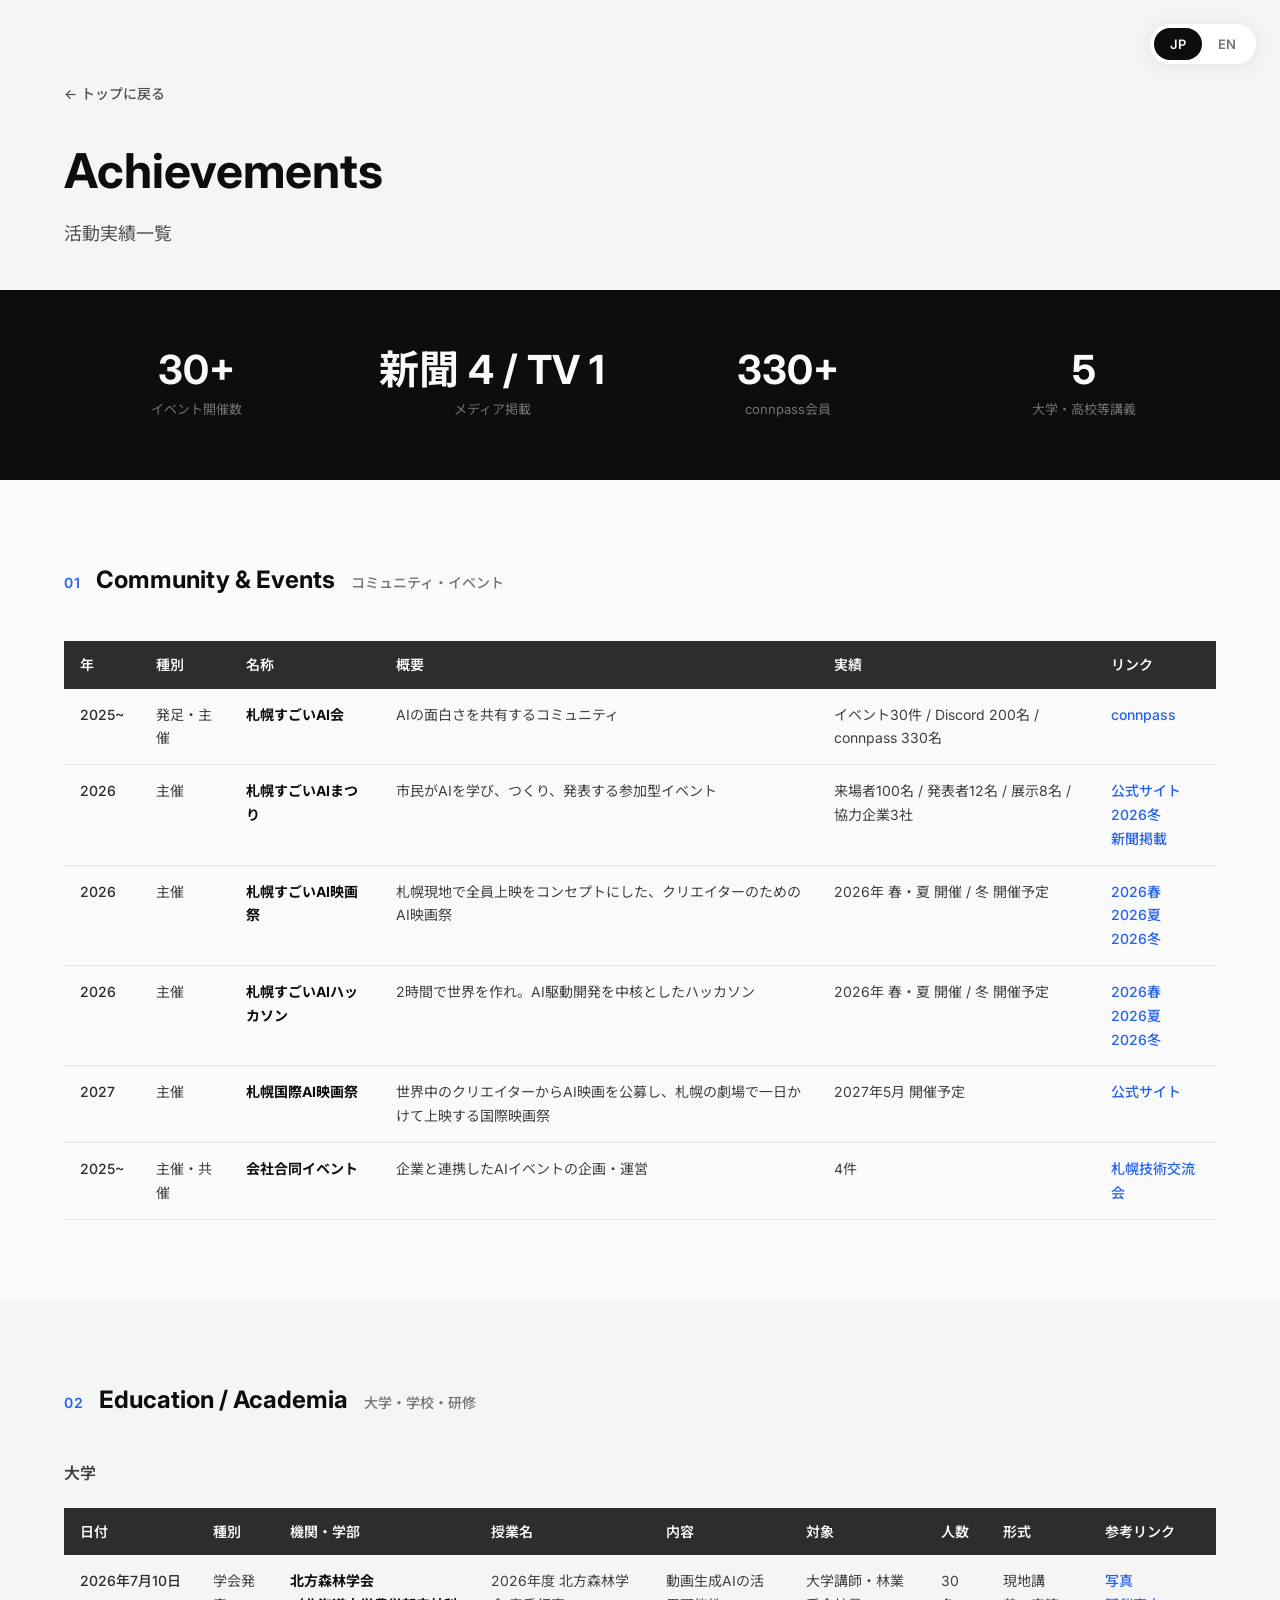
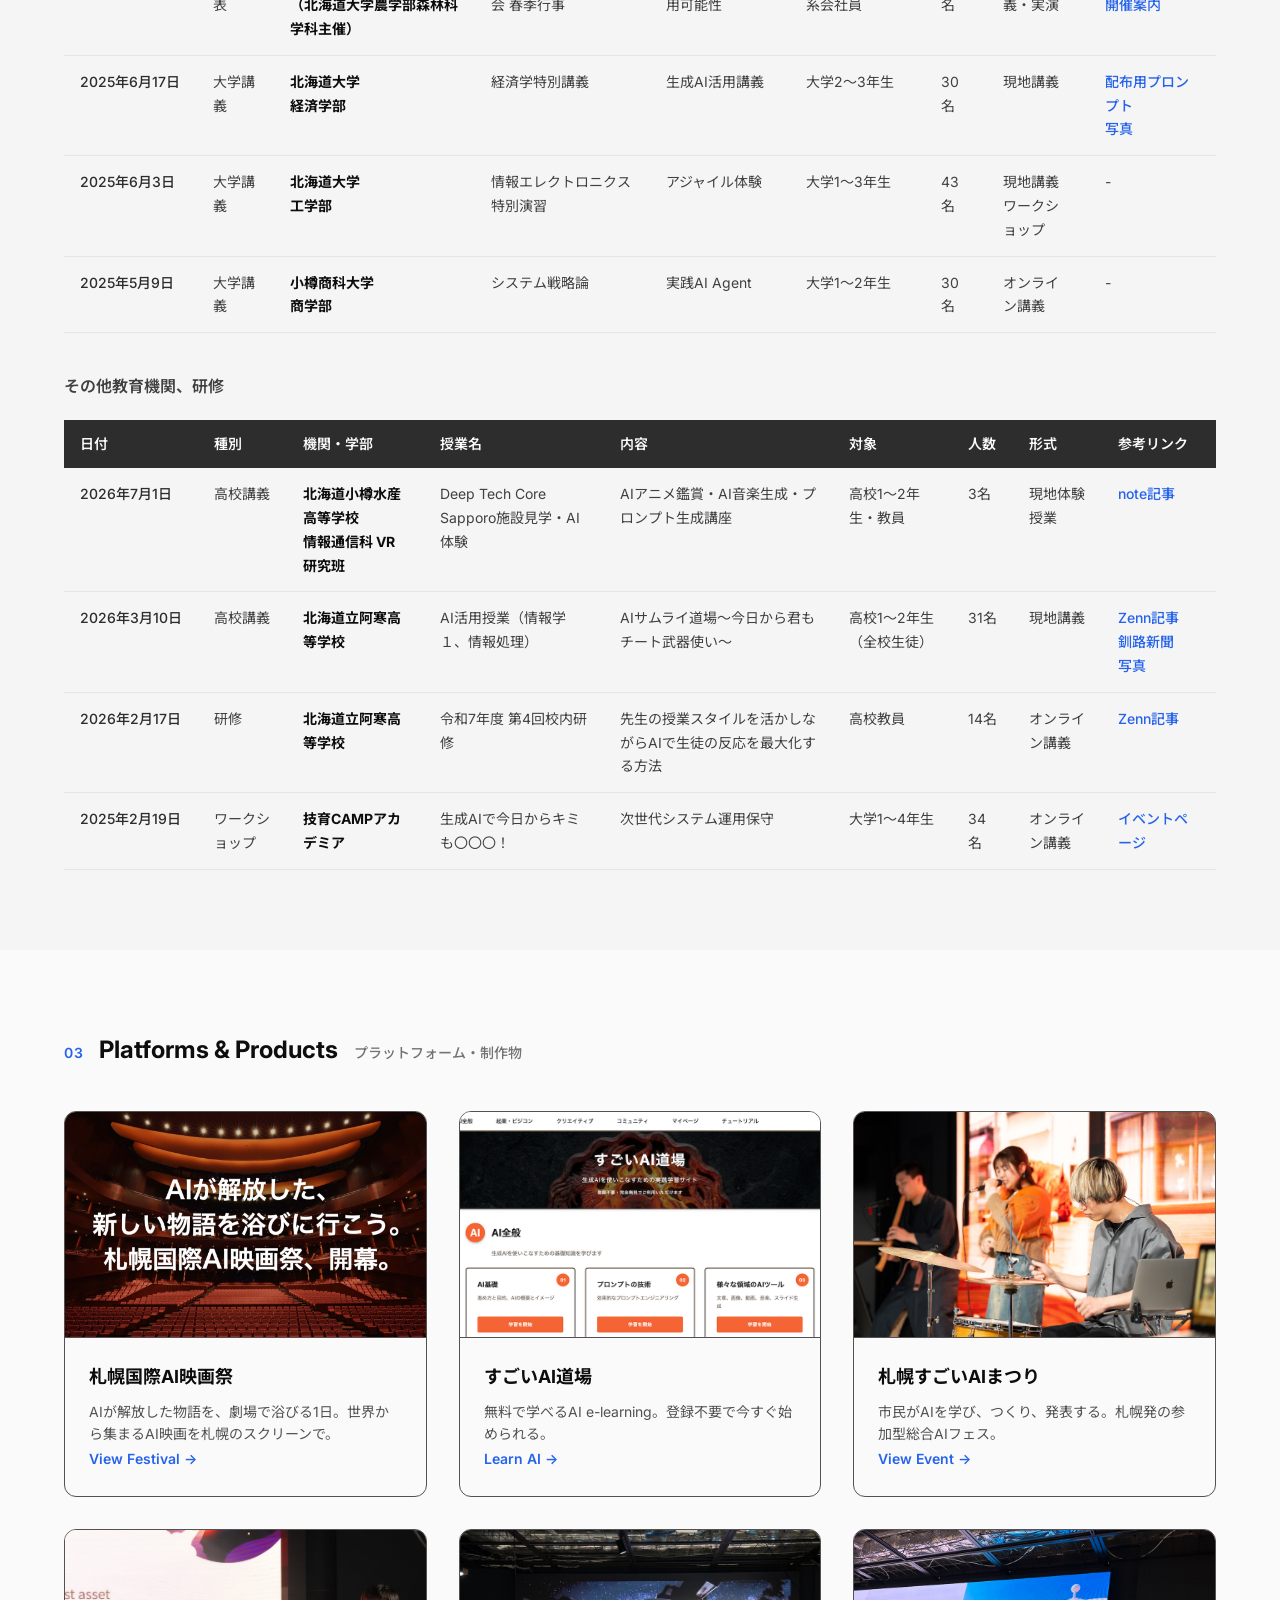
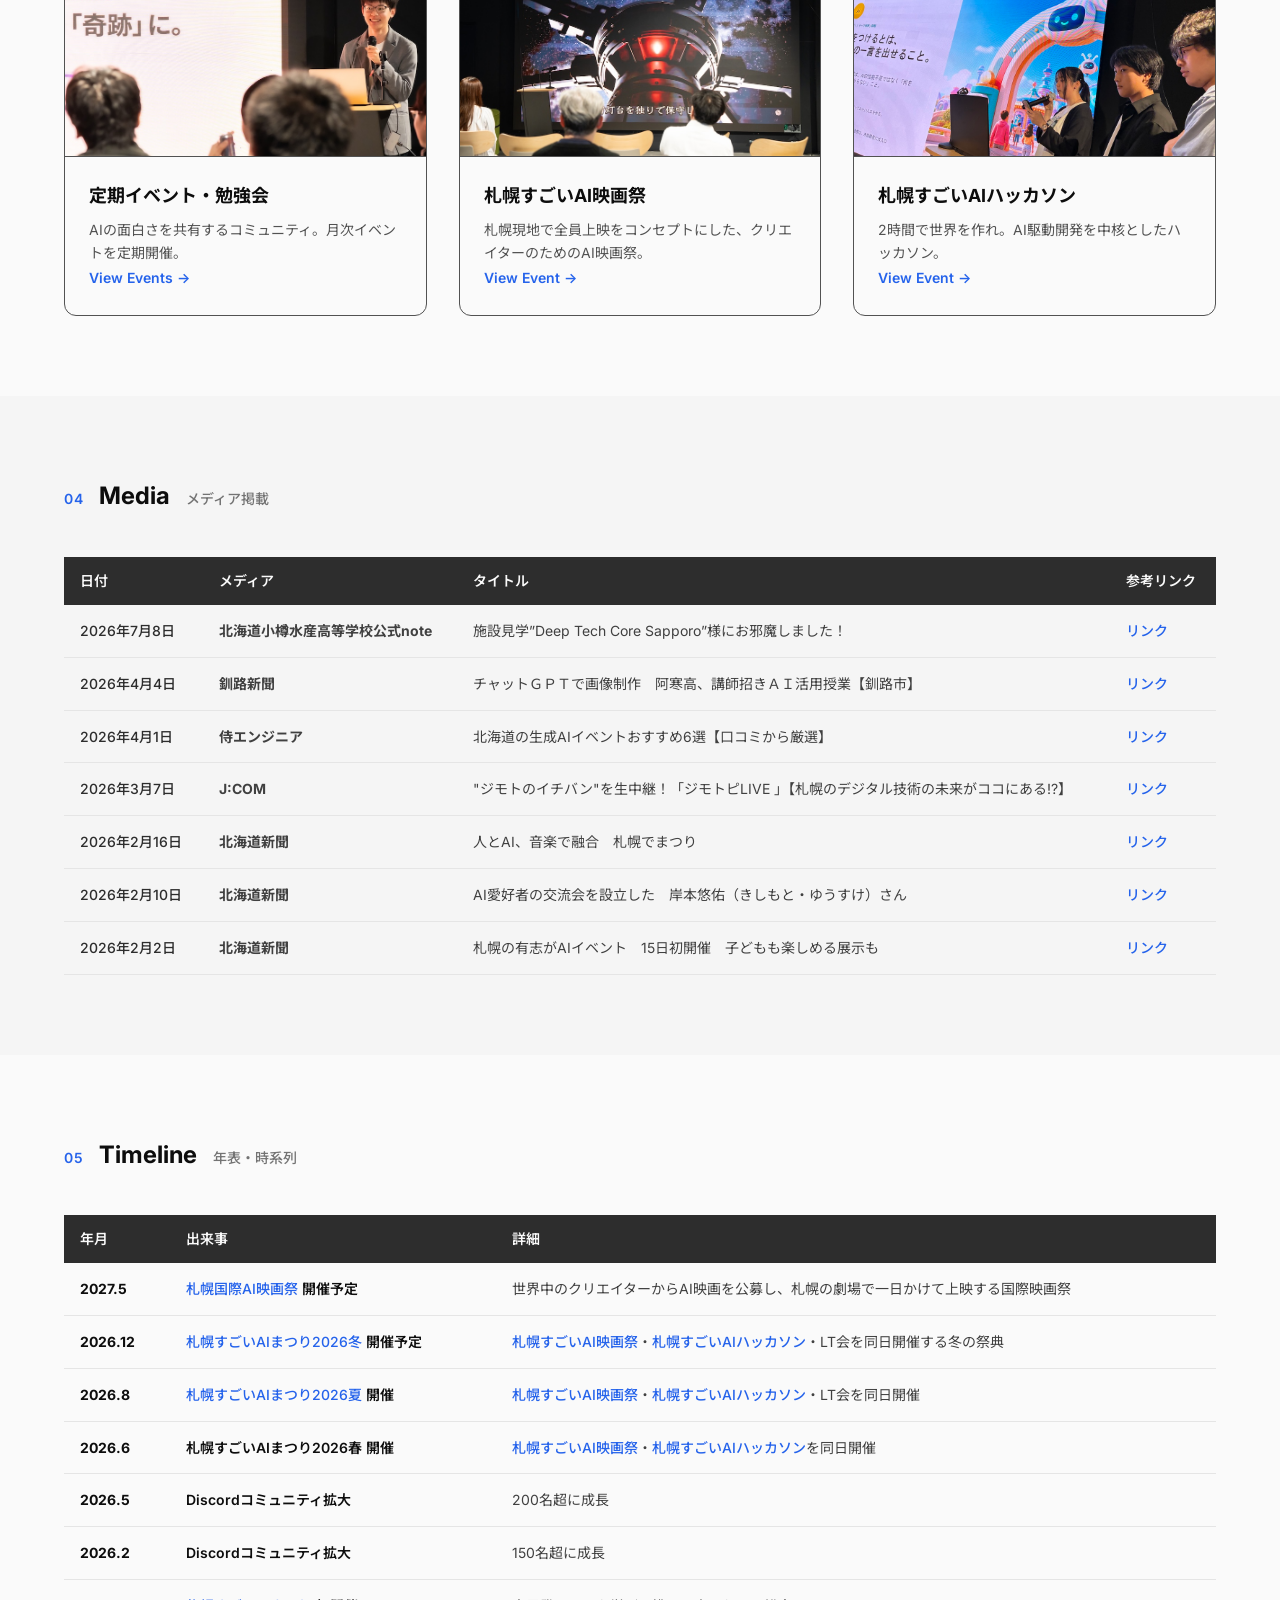
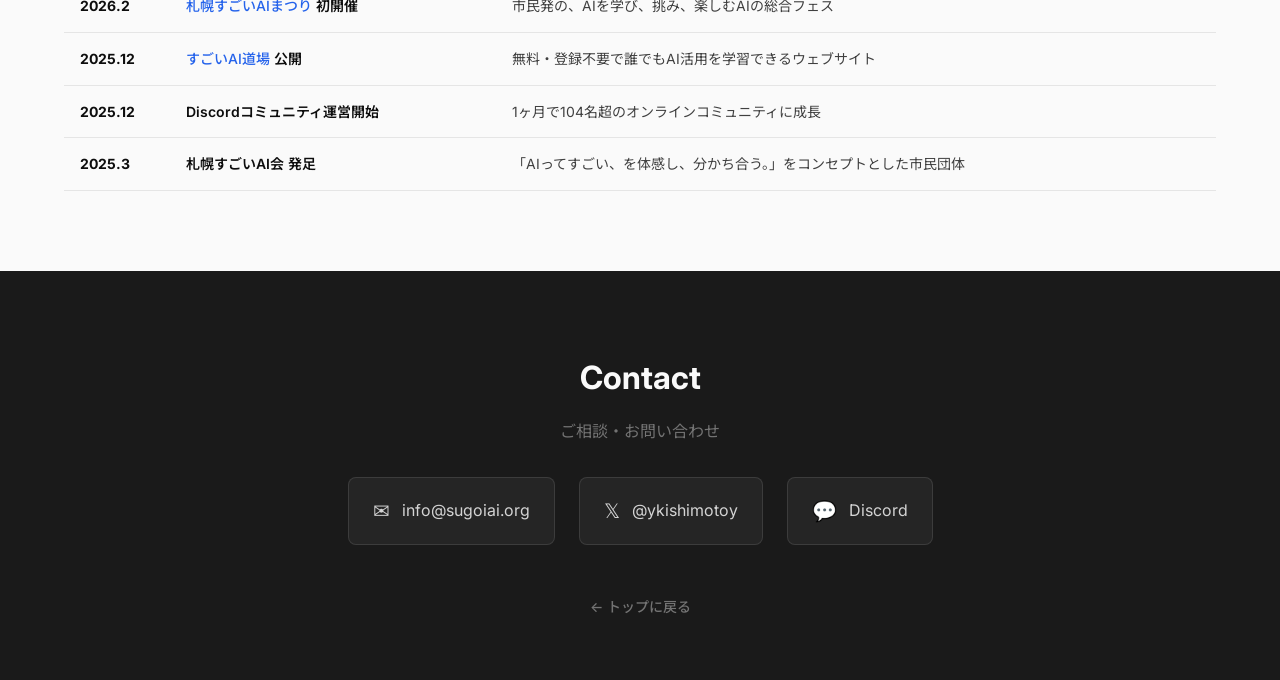
==== commit 46aed0db: "add updated informations and members" ====
--- a/achievements.html
+++ b/achievements.html
@@ -92,23 +92,31 @@
                 <td>札幌すごいAIまつり</td>
                 <td>市民がAIを学び、つくり、発表する参加型イベント</td>
                 <td>来場者100名 / 発表者12名 / 展示8名 / 協力企業3社</td>
-                <td><a href="https://matsuri.sugoiai.org" target="_blank" rel="noopener">公式サイト</a><br><a href="https://www.hokkaido-np.co.jp/article/1275684/" target="_blank" rel="noopener">新聞掲載</a></td>
+                <td><a href="https://matsuri.sugoiai.org" target="_blank" rel="noopener">公式サイト</a><br><a href="https://matsuri-2026-winter.sugoiai.org/" target="_blank" rel="noopener">2026冬</a><br><a href="https://www.hokkaido-np.co.jp/article/1275684/" target="_blank" rel="noopener">新聞掲載</a></td>
               </tr>
               <tr>
                 <td>2026</td>
                 <td>主催</td>
                 <td>札幌すごいAI映画祭</td>
                 <td>札幌現地で全員上映をコンセプトにした、クリエイターのためのAI映画祭</td>
-                <td>-</td>
-                <td><a href="https://film-2026-spring.sugoiai.org" target="_blank" rel="noopener">公式サイト</a></td>
+                <td>2026年 春・夏 開催 / 冬 開催予定</td>
+                <td><a href="https://film-2026-spring.sugoiai.org/" target="_blank" rel="noopener">2026春</a><br><a href="https://film-2026-summer.sugoiai.org/" target="_blank" rel="noopener">2026夏</a><br><a href="https://film-2026-winter.sugoiai.org/" target="_blank" rel="noopener">2026冬</a></td>
               </tr>
               <tr>
                 <td>2026</td>
                 <td>主催</td>
                 <td>札幌すごいAIハッカソン</td>
                 <td>2時間で世界を作れ。AI駆動開発を中核としたハッカソン</td>
-                <td>-</td>
-                <td><a href="https://hack-2026-spring.sugoiai.org" target="_blank" rel="noopener">公式サイト</a></td>
+                <td>2026年 春・夏 開催 / 冬 開催予定</td>
+                <td><a href="https://hack-2026-spring.sugoiai.org/" target="_blank" rel="noopener">2026春</a><br><a href="https://hack-2026-summer.sugoiai.org/" target="_blank" rel="noopener">2026夏</a><br><a href="https://hack-2026-winter.sugoiai.org/" target="_blank" rel="noopener">2026冬</a></td>
+              </tr>
+              <tr>
+                <td>2027</td>
+                <td>主催</td>
+                <td>札幌国際AI映画祭</td>
+                <td>世界中のクリエイターからAI映画を公募し、札幌の劇場で一日かけて上映する国際映画祭</td>
+                <td>2027年5月 開催予定</td>
+                <td><a href="https://www.sapporo-ai.com/" target="_blank" rel="noopener">公式サイト</a></td>
               </tr>
               <tr>
                 <td>2025~</td>
@@ -151,6 +159,17 @@
             </thead>
             <tbody>
               <tr>
+                <td>2026年7月10日</td>
+                <td>学会発表</td>
+                <td>北方森林学会<br>（北海道大学農学部森林科学科主催）</td>
+                <td>2026年度 北方森林学会 春季行事</td>
+                <td>動画生成AIの活用可能性</td>
+                <td>大学講師・林業系会社員</td>
+                <td>30名</td>
+                <td>現地講義・実演</td>
+                <td><a href="#" class="modal-trigger" data-src="img/kuma.jpg">写真</a><br><a href="http://lab.agr.hokudai.ac.jp/jfs-h/index.php?plugin=attach&amp;pcmd=open&amp;file=annai_syunki_20260626.pdf&amp;refer=filelist" target="_blank" rel="noopener">開催案内</a></td>
+              </tr>
+              <tr>
                 <td>2025年6月17日</td>
                 <td>大学講義</td>
                 <td>北海道大学<br>経済学部</td>
@@ -159,7 +178,7 @@
                 <td>大学2〜3年生</td>
                 <td>30名</td>
                 <td>現地講義</td>
-                <td><a href="https://zenn.dev/acntechjp/articles/ad506bc25c89c6" target="_blank" rel="noopener">配布用プロンプト</a></td>
+                <td><a href="https://zenn.dev/acntechjp/articles/ad506bc25c89c6" target="_blank" rel="noopener">配布用プロンプト</a><br><a href="#" class="modal-trigger" data-src="img/hokudai.JPG">写真</a></td>
               </tr>
               <tr>
                 <td>2025年6月3日</td>
@@ -205,6 +224,17 @@
             </thead>
             <tbody>
               <tr>
+                <td>2026年7月1日</td>
+                <td>高校講義</td>
+                <td>北海道小樽水産高等学校<br>情報通信科 VR研究班</td>
+                <td>Deep Tech Core Sapporo施設見学・AI体験</td>
+                <td>AIアニメ鑑賞・AI音楽生成・プロンプト生成講座</td>
+                <td>高校1〜2年生・教員</td>
+                <td>3名</td>
+                <td>現地体験授業</td>
+                <td><a href="https://otarusuisan-hs.note.jp/n/nde30dc712868" target="_blank" rel="noopener">note記事</a></td>
+              </tr>
+              <tr>
                 <td>2026年3月10日</td>
                 <td>高校講義</td>
                 <td>北海道立阿寒高等学校</td>
@@ -253,9 +283,31 @@
         </h2>
 
         <div class="product-grid">
-          <a href="https://matsuri.sugoiai.org" target="_blank" rel="noopener" class="product-card">
-            <div class="product-image">
-              <img src="img/matsuri2.jpg" alt="札幌すごいAIまつり">
+          <a href="https://www.sapporo-ai.com/" target="_blank" rel="noopener" class="product-card">
+            <div class="product-image">
+              <img src="img/saiff2026int.jpg" alt="札幌国際AI映画祭">
+            </div>
+            <div class="product-info">
+              <h3>札幌国際AI映画祭</h3>
+              <p>AIが解放した物語を、劇場で浴びる1日。世界から集まるAI映画を札幌のスクリーンで。</p>
+              <span class="product-link">View Festival &rarr;</span>
+            </div>
+          </a>
+
+          <a href="https://dojo.sugoiai.org" target="_blank" rel="noopener" class="product-card">
+            <div class="product-image">
+              <img src="img/dojo.png" alt="すごいAI道場">
+            </div>
+            <div class="product-info">
+              <h3>すごいAI道場</h3>
+              <p>無料で学べるAI e-learning。登録不要で今すぐ始められる。</p>
+              <span class="product-link">Learn AI &rarr;</span>
+            </div>
+          </a>
+
+          <a href="https://matsuri-2026-winter.sugoiai.org/" target="_blank" rel="noopener" class="product-card">
+            <div class="product-image">
+              <img src="img/art2.jpg" alt="札幌すごいAIまつり">
             </div>
             <div class="product-info">
               <h3>札幌すごいAIまつり</h3>
@@ -264,7 +316,18 @@
             </div>
           </a>
 
-          <a href="https://film-2026-spring.sugoiai.org" target="_blank" rel="noopener" class="product-card">
+          <a href="https://sapporo-sugoi-ai.connpass.com" target="_blank" rel="noopener" class="product-card">
+            <div class="product-image">
+              <img src="img/community.JPG" alt="定期イベント・勉強会">
+            </div>
+            <div class="product-info">
+              <h3>定期イベント・勉強会</h3>
+              <p>AIの面白さを共有するコミュニティ。月次イベントを定期開催。</p>
+              <span class="product-link">View Events &rarr;</span>
+            </div>
+          </a>
+
+          <a href="https://film-2026-winter.sugoiai.org/" target="_blank" rel="noopener" class="product-card">
             <div class="product-image">
               <img src="img/film2.jpg" alt="札幌すごいAI映画祭">
             </div>
@@ -275,9 +338,9 @@
             </div>
           </a>
 
-          <a href="https://hack-2026-spring.sugoiai.org" target="_blank" rel="noopener" class="product-card">
-            <div class="product-image">
-              <img src="img/hack.png" alt="札幌すごいAIハッカソン">
+          <a href="https://hack-2026-winter.sugoiai.org/" target="_blank" rel="noopener" class="product-card">
+            <div class="product-image">
+              <img src="img/hack.JPG" alt="札幌すごいAIハッカソン">
             </div>
             <div class="product-info">
               <h3>札幌すごいAIハッカソン</h3>
@@ -285,42 +348,19 @@
               <span class="product-link">View Event &rarr;</span>
             </div>
           </a>
-
-          <a href="https://dojo.sugoiai.org" target="_blank" rel="noopener" class="product-card">
-            <div class="product-image">
-              <img src="img/dojo.png" alt="すごいAI道場">
-            </div>
-            <div class="product-info">
-              <h3>すごいAI道場</h3>
-              <p>無料で学べるAI e-learning。登録不要で今すぐ始められる。</p>
-              <span class="product-link">Learn AI &rarr;</span>
-            </div>
-          </a>
-
-          <a href="https://sapporo-sugoi-ai.connpass.com" target="_blank" rel="noopener" class="product-card">
-            <div class="product-image">
-              <img src="img/community.JPG" alt="定期イベント・勉強会">
-            </div>
-            <div class="product-info">
-              <h3>定期イベント・勉強会</h3>
-              <p>AIの面白さを共有するコミュニティ。月次イベントを定期開催。</p>
-              <span class="product-link">View Events &rarr;</span>
-            </div>
-          </a>
-        </div>
-      </div>
-    </section>
-
-    <!-- ========== 4. Media & Publications ========== -->
+        </div>
+      </div>
+    </section>
+
+    <!-- ========== 4. Media ========== -->
     <section class="achievement-section alt-bg">
       <div class="container">
         <h2 class="section-heading">
           <span class="heading-number">04</span>
-          Media & Publications
-          <span class="heading-subtitle">メディア掲載・出版</span>
+          Media
+          <span class="heading-subtitle">メディア掲載</span>
         </h2>
 
-        <h3 class="subsection-title">メディア掲載</h3>
         <div class="table-wrapper">
           <table class="achievement-table media-table">
             <thead>
@@ -333,6 +373,12 @@
             </thead>
             <tbody>
               <tr>
+                <td>2026年7月8日</td>
+                <td><strong>北海道小樽水産高等学校公式note</strong></td>
+                <td>施設見学&rdquo;Deep Tech Core Sapporo&rdquo;様にお邪魔しました！</td>
+                <td><a href="https://otarusuisan-hs.note.jp/n/nde30dc712868" target="_blank" rel="noopener">リンク</a></td>
+              </tr>
+              <tr>
                 <td>2026年4月4日</td>
                 <td><strong>釧路新聞</strong></td>
                 <td>チャットＧＰＴで画像制作　阿寒高、講師招きＡＩ活用授業【釧路市】</td>
@@ -347,7 +393,7 @@
               <tr>
                 <td>2026年3月7日</td>
                 <td><strong>J:COM</strong></td>
-                <td>"ジモトのイチバン"を生中継！「ジモトピLIVE 」【札幌のデジタル技術の未来がここにある!?】</td>
+                <td>"ジモトのイチバン"を生中継！「ジモトピLIVE 」【札幌のデジタル技術の未来がココにある!?】</td>
                 <td><a href="https://www.youtube.com/live/TQnj15YX55E?t=3060" target="_blank" rel="noopener">リンク</a></td>
               </tr>
               <tr>
@@ -372,42 +418,6 @@
           </table>
         </div>
 
-        <h3 class="subsection-title">書籍・寄稿</h3>
-        <div class="table-wrapper">
-          <table class="achievement-table books-table">
-            <thead>
-              <tr>
-                <th>発行年</th>
-                <th>書名</th>
-                <th>役割</th>
-                <th>出版社</th>
-                <th>形式</th>
-                <th>概要</th>
-                <th>URL/ISBN</th>
-              </tr>
-            </thead>
-            <tbody>
-              <tr>
-                <td>2026</td>
-                <td><strong>ゆめみより '26</strong></td>
-                <td>寄稿</td>
-                <td>ゆめみより製作委員会</td>
-                <td>技術同人誌</td>
-                <td>アクセンチュア・ゆめみ技術者のアンソロジー本</td>
-                <td><a href="https://techbookfest.org/product/wwLTtBdeawDv2F4EFn72f" target="_blank" rel="noopener">リンク</a></td>
-              </tr>
-              <tr>
-                <td>2019</td>
-                <td><strong>新元号記念 北海道川柳合同句集 令和</strong></td>
-                <td>寄稿</td>
-                <td>北海道川柳研究会</td>
-                <td>ソフトカバー本</td>
-                <td>北海道302人の川柳人による句集</td>
-                <td><a href="#" class="modal-trigger" data-src="img/reiwa.pdf">リンク</a></td>
-              </tr>
-            </tbody>
-          </table>
-        </div>
       </div>
     </section>
 
@@ -431,9 +441,24 @@
             </thead>
             <tbody>
               <tr>
+                <td>2027.5</td>
+                <td><a href="https://www.sapporo-ai.com/" target="_blank" rel="noopener">札幌国際AI映画祭</a> 開催予定</td>
+                <td>世界中のクリエイターからAI映画を公募し、札幌の劇場で一日かけて上映する国際映画祭</td>
+              </tr>
+              <tr>
+                <td>2026.12</td>
+                <td><a href="https://matsuri-2026-winter.sugoiai.org/" target="_blank" rel="noopener">札幌すごいAIまつり2026冬</a> 開催予定</td>
+                <td><a href="https://film-2026-winter.sugoiai.org/" target="_blank" rel="noopener">札幌すごいAI映画祭</a>・<a href="https://hack-2026-winter.sugoiai.org/" target="_blank" rel="noopener">札幌すごいAIハッカソン</a>・LT会を同日開催する冬の祭典</td>
+              </tr>
+              <tr>
+                <td>2026.8</td>
+                <td><a href="https://matsuri-2026-summer.sugoiai.org/" target="_blank" rel="noopener">札幌すごいAIまつり2026夏</a> 開催</td>
+                <td><a href="https://film-2026-summer.sugoiai.org/" target="_blank" rel="noopener">札幌すごいAI映画祭</a>・<a href="https://hack-2026-summer.sugoiai.org/" target="_blank" rel="noopener">札幌すごいAIハッカソン</a>・LT会を同日開催</td>
+              </tr>
+              <tr>
                 <td>2026.6</td>
-                <td>札幌すごいAI大会 開催</td>
-                <td>札幌すごいAI映画祭・札幌すごいAIハッカソンを同日開催</td>
+                <td>札幌すごいAIまつり2026春 開催</td>
+                <td><a href="https://film-2026-spring.sugoiai.org/" target="_blank" rel="noopener">札幌すごいAI映画祭</a>・<a href="https://hack-2026-spring.sugoiai.org/" target="_blank" rel="noopener">札幌すごいAIハッカソン</a>を同日開催</td>
               </tr>
               <tr>
                 <td>2026.5</td>
@@ -447,12 +472,12 @@
               </tr>
               <tr>
                 <td>2026.2</td>
-                <td>札幌すごいAIまつり 開催</td>
+                <td><a href="https://matsuri.sugoiai.org/" target="_blank" rel="noopener">札幌すごいAIまつり</a> 初開催</td>
                 <td>市民発の、AIを学び、挑み、楽しむAIの総合フェス</td>
               </tr>
               <tr>
                 <td>2025.12</td>
-                <td>すごいAI道場 公開</td>
+                <td><a href="https://dojo.sugoiai.org/" target="_blank" rel="noopener">すごいAI道場</a> 公開</td>
                 <td>無料・登録不要で誰でもAI活用を学習できるウェブサイト</td>
               </tr>
               <tr>
@@ -567,23 +592,31 @@
                 <td>Sapporo Sugoi AI Festival</td>
                 <td>Citizen-driven event to learn, create, and present with AI</td>
                 <td>100 visitors / 12 presenters / 8 exhibitors / 3 corporate partners</td>
-                <td><a href="https://matsuri.sugoiai.org" target="_blank" rel="noopener">Website</a><br><a href="https://www.hokkaido-np.co.jp/article/1275684/" target="_blank" rel="noopener">Press Coverage</a></td>
+                <td><a href="https://matsuri.sugoiai.org" target="_blank" rel="noopener">Website</a><br><a href="https://matsuri-2026-winter.sugoiai.org/" target="_blank" rel="noopener">2026 Winter</a><br><a href="https://www.hokkaido-np.co.jp/article/1275684/" target="_blank" rel="noopener">Press Coverage</a></td>
               </tr>
               <tr>
                 <td>2026</td>
                 <td>Organizer</td>
                 <td>Sapporo Sugoi AI Film Festival</td>
                 <td>An AI film festival for creators, where everyone can screen their work in Sapporo</td>
-                <td>-</td>
-                <td><a href="https://film-2026-spring.sugoiai.org" target="_blank" rel="noopener">Website</a></td>
+                <td>Held in spring & summer 2026 / winter edition upcoming</td>
+                <td><a href="https://film-2026-spring.sugoiai.org/" target="_blank" rel="noopener">2026 Spring</a><br><a href="https://film-2026-summer.sugoiai.org/" target="_blank" rel="noopener">2026 Summer</a><br><a href="https://film-2026-winter.sugoiai.org/" target="_blank" rel="noopener">2026 Winter</a></td>
               </tr>
               <tr>
                 <td>2026</td>
                 <td>Organizer</td>
                 <td>Sapporo Sugoi AI Hackathon</td>
                 <td>Create a world in 2 hours. A hackathon centered on AI-driven development</td>
-                <td>-</td>
-                <td><a href="https://hack-2026-spring.sugoiai.org" target="_blank" rel="noopener">Website</a></td>
+                <td>Held in spring & summer 2026 / winter edition upcoming</td>
+                <td><a href="https://hack-2026-spring.sugoiai.org/" target="_blank" rel="noopener">2026 Spring</a><br><a href="https://hack-2026-summer.sugoiai.org/" target="_blank" rel="noopener">2026 Summer</a><br><a href="https://hack-2026-winter.sugoiai.org/" target="_blank" rel="noopener">2026 Winter</a></td>
+              </tr>
+              <tr>
+                <td>2027</td>
+                <td>Organizer</td>
+                <td>Sapporo International AI Film Festival</td>
+                <td>An international film festival calling for AI films from creators worldwide and screening them over a full day in a Sapporo theater</td>
+                <td>Scheduled for May 2027</td>
+                <td><a href="https://www.sapporo-ai.com/" target="_blank" rel="noopener">Website</a></td>
               </tr>
               <tr>
                 <td>2025~</td>
@@ -625,6 +658,17 @@
             </thead>
             <tbody>
               <tr>
+                <td>Jul 10, 2026</td>
+                <td>Conference Presentation</td>
+                <td>Northern Forestry Society<br>(hosted by Hokkaido Univ. Faculty of Agriculture, Forest Science)</td>
+                <td>2026 Northern Forestry Society Spring Event</td>
+                <td>Potential Uses of Video-Generation AI</td>
+                <td>Lecturers & Forestry Professionals</td>
+                <td>30</td>
+                <td>On-site Lecture & Demo</td>
+                <td><a href="#" class="modal-trigger" data-src="img/kuma.jpg">Photo</a><br><a href="http://lab.agr.hokudai.ac.jp/jfs-h/index.php?plugin=attach&amp;pcmd=open&amp;file=annai_syunki_20260626.pdf&amp;refer=filelist" target="_blank" rel="noopener">Event Notice</a></td>
+              </tr>
+              <tr>
                 <td>Jun 17, 2025</td>
                 <td>Lecture</td>
                 <td>Hokkaido Univ.<br>Economics</td>
@@ -633,7 +677,7 @@
                 <td>Year 2-3</td>
                 <td>30</td>
                 <td>On-site Lecture</td>
-                <td><a href="https://zenn.dev/acntechjp/articles/ad506bc25c89c6" target="_blank" rel="noopener">Prompt Sheet</a></td>
+                <td><a href="https://zenn.dev/acntechjp/articles/ad506bc25c89c6" target="_blank" rel="noopener">Prompt Sheet</a><br><a href="#" class="modal-trigger" data-src="img/hokudai.JPG">Photo</a></td>
               </tr>
               <tr>
                 <td>Jun 3, 2025</td>
@@ -679,6 +723,17 @@
             </thead>
             <tbody>
               <tr>
+                <td>Jul 1, 2026</td>
+                <td>High School Lecture</td>
+                <td>Hokkaido Otaru Fisheries High School<br>Information & Communications Dept., VR Research Group</td>
+                <td>Deep Tech Core Sapporo Facility Tour & AI Experience</td>
+                <td>AI Anime Screening, AI Music Generation, Prompt Engineering Session</td>
+                <td>Year 1-2 & Teachers</td>
+                <td>3</td>
+                <td>On-site Hands-on Session</td>
+                <td><a href="https://otarusuisan-hs.note.jp/n/nde30dc712868" target="_blank" rel="noopener">note Article</a></td>
+              </tr>
+              <tr>
                 <td>Mar 10, 2026</td>
                 <td>High School Lecture</td>
                 <td>Hokkaido Prefectural Akan High School</td>
@@ -726,9 +781,31 @@
         </h2>
 
         <div class="product-grid">
-          <a href="https://matsuri.sugoiai.org" target="_blank" rel="noopener" class="product-card">
-            <div class="product-image">
-              <img src="img/matsuri2.jpg" alt="Sapporo Sugoi AI Festival">
+          <a href="https://www.sapporo-ai.com/" target="_blank" rel="noopener" class="product-card">
+            <div class="product-image">
+              <img src="img/saiff2026int.jpg" alt="Sapporo International AI Film Festival">
+            </div>
+            <div class="product-info">
+              <h3>Sapporo International AI Film Festival</h3>
+              <p>A day to soak up stories set free by AI, on the big screen. AI films from around the world on Sapporo's screens.</p>
+              <span class="product-link">View Festival &rarr;</span>
+            </div>
+          </a>
+
+          <a href="https://dojo.sugoiai.org" target="_blank" rel="noopener" class="product-card">
+            <div class="product-image">
+              <img src="img/dojo.png" alt="Sugoi AI Dojo">
+            </div>
+            <div class="product-info">
+              <h3>Sugoi AI Dojo</h3>
+              <p>Free AI e-learning platform. No registration required.</p>
+              <span class="product-link">Learn AI &rarr;</span>
+            </div>
+          </a>
+
+          <a href="https://matsuri-2026-winter.sugoiai.org/" target="_blank" rel="noopener" class="product-card">
+            <div class="product-image">
+              <img src="img/art2.jpg" alt="Sapporo Sugoi AI Festival">
             </div>
             <div class="product-info">
               <h3>Sapporo Sugoi AI Festival</h3>
@@ -737,7 +814,18 @@
             </div>
           </a>
 
-          <a href="https://film-2026-spring.sugoiai.org" target="_blank" rel="noopener" class="product-card">
+          <a href="https://sapporo-sugoi-ai.connpass.com" target="_blank" rel="noopener" class="product-card">
+            <div class="product-image">
+              <img src="img/community.JPG" alt="Regular Events & Study Groups">
+            </div>
+            <div class="product-info">
+              <h3>Regular Events & Study Groups</h3>
+              <p>A community sharing the excitement of AI through monthly events.</p>
+              <span class="product-link">View Events &rarr;</span>
+            </div>
+          </a>
+
+          <a href="https://film-2026-winter.sugoiai.org/" target="_blank" rel="noopener" class="product-card">
             <div class="product-image">
               <img src="img/film2.jpg" alt="Sapporo Sugoi AI Film Festival">
             </div>
@@ -748,9 +836,9 @@
             </div>
           </a>
 
-          <a href="https://hack-2026-spring.sugoiai.org" target="_blank" rel="noopener" class="product-card">
-            <div class="product-image">
-              <img src="img/hack.png" alt="Sapporo Sugoi AI Hackathon">
+          <a href="https://hack-2026-winter.sugoiai.org/" target="_blank" rel="noopener" class="product-card">
+            <div class="product-image">
+              <img src="img/hack.JPG" alt="Sapporo Sugoi AI Hackathon">
             </div>
             <div class="product-info">
               <h3>Sapporo Sugoi AI Hackathon</h3>
@@ -758,41 +846,18 @@
               <span class="product-link">View Event &rarr;</span>
             </div>
           </a>
-
-          <a href="https://dojo.sugoiai.org" target="_blank" rel="noopener" class="product-card">
-            <div class="product-image">
-              <img src="img/dojo.png" alt="Sugoi AI Dojo">
-            </div>
-            <div class="product-info">
-              <h3>Sugoi AI Dojo</h3>
-              <p>Free AI e-learning platform. No registration required.</p>
-              <span class="product-link">Learn AI &rarr;</span>
-            </div>
-          </a>
-
-          <a href="https://sapporo-sugoi-ai.connpass.com" target="_blank" rel="noopener" class="product-card">
-            <div class="product-image">
-              <img src="img/community.JPG" alt="Regular Events & Study Groups">
-            </div>
-            <div class="product-info">
-              <h3>Regular Events &amp; Study Groups</h3>
-              <p>A community sharing the excitement of AI through monthly events.</p>
-              <span class="product-link">View Events &rarr;</span>
-            </div>
-          </a>
-        </div>
-      </div>
-    </section>
-
-    <!-- ========== 4. Media & Publications ========== -->
+        </div>
+      </div>
+    </section>
+
+    <!-- ========== 4. Media ========== -->
     <section class="achievement-section alt-bg">
       <div class="container">
         <h2 class="section-heading">
           <span class="heading-number">04</span>
-          Media &amp; Publications
+          Media
         </h2>
 
-        <h3 class="subsection-title">Media Coverage</h3>
         <div class="table-wrapper">
           <table class="achievement-table media-table">
             <thead>
@@ -805,6 +870,12 @@
             </thead>
             <tbody>
               <tr>
+                <td>Jul 8, 2026</td>
+                <td><strong>Otaru Fisheries High School Official note</strong></td>
+                <td>Facility Tour: We Visited "Deep Tech Core Sapporo"!</td>
+                <td><a href="https://otarusuisan-hs.note.jp/n/nde30dc712868" target="_blank" rel="noopener">Link</a></td>
+              </tr>
+              <tr>
                 <td>Apr 4, 2026</td>
                 <td><strong>Kushiro Shimbun</strong></td>
                 <td>Akan High School Hosts AI Class Using ChatGPT for Image Creation</td>
@@ -844,42 +915,6 @@
           </table>
         </div>
 
-        <h3 class="subsection-title">Books &amp; Publications</h3>
-        <div class="table-wrapper">
-          <table class="achievement-table books-table">
-            <thead>
-              <tr>
-                <th>Year</th>
-                <th>Title</th>
-                <th>Role</th>
-                <th>Publisher</th>
-                <th>Format</th>
-                <th>Description</th>
-                <th>URL/ISBN</th>
-              </tr>
-            </thead>
-            <tbody>
-              <tr>
-                <td>2026</td>
-                <td><strong>Yumemi Yori '26</strong></td>
-                <td>Contributor</td>
-                <td>Yumemi Yori Production Committee</td>
-                <td>Technical Doujinshi</td>
-                <td>Anthology by engineers from Accenture and Yumemi</td>
-                <td><a href="https://techbookfest.org/product/wwLTtBdeawDv2F4EFn72f" target="_blank" rel="noopener">Link</a></td>
-              </tr>
-              <tr>
-                <td>2019</td>
-                <td><strong>Shin-Gengo Kinen Hokkaido Senryu Godo Kushu: Reiwa</strong></td>
-                <td>Contributor</td>
-                <td>Hokkaido Senryu Research Society</td>
-                <td>Softcover</td>
-                <td>Anthology of senryu by 302 poets from Hokkaido</td>
-                <td><a href="#" class="modal-trigger" data-src="img/reiwa.pdf">Link</a></td>
-              </tr>
-            </tbody>
-          </table>
-        </div>
       </div>
     </section>
 
@@ -902,9 +937,24 @@
             </thead>
             <tbody>
               <tr>
+                <td>May 2027</td>
+                <td><a href="https://www.sapporo-ai.com/" target="_blank" rel="noopener">Sapporo International AI Film Festival</a> (Upcoming)</td>
+                <td>An international film festival calling for AI films from creators worldwide and screening them over a full day in a Sapporo theater</td>
+              </tr>
+              <tr>
+                <td>Dec 2026</td>
+                <td><a href="https://matsuri-2026-winter.sugoiai.org/" target="_blank" rel="noopener">Sapporo Sugoi AI Festival 2026 Winter</a> (Upcoming)</td>
+                <td>A winter celebration hosting the <a href="https://film-2026-winter.sugoiai.org/" target="_blank" rel="noopener">Sapporo Sugoi AI Film Festival</a>, <a href="https://hack-2026-winter.sugoiai.org/" target="_blank" rel="noopener">Sapporo Sugoi AI Hackathon</a>, and lightning talks on the same day</td>
+              </tr>
+              <tr>
+                <td>Aug 2026</td>
+                <td><a href="https://matsuri-2026-summer.sugoiai.org/" target="_blank" rel="noopener">Sapporo Sugoi AI Festival 2026 Summer</a> Held</td>
+                <td>Hosted the <a href="https://film-2026-summer.sugoiai.org/" target="_blank" rel="noopener">Sapporo Sugoi AI Film Festival</a>, <a href="https://hack-2026-summer.sugoiai.org/" target="_blank" rel="noopener">Sapporo Sugoi AI Hackathon</a>, and lightning talks on the same day</td>
+              </tr>
+              <tr>
                 <td>Jun 2026</td>
-                <td>Sapporo Sugoi AI Day</td>
-                <td>Co-hosted Sapporo Sugoi AI Film Festival &amp; Sapporo Sugoi AI Hackathon</td>
+                <td>Sapporo Sugoi AI Festival 2026 Spring Held</td>
+                <td>Co-hosted <a href="https://film-2026-spring.sugoiai.org/" target="_blank" rel="noopener">Sapporo Sugoi AI Film Festival</a> &amp; <a href="https://hack-2026-spring.sugoiai.org/" target="_blank" rel="noopener">Sapporo Sugoi AI Hackathon</a></td>
               </tr>
               <tr>
                 <td>May 2026</td>
@@ -918,12 +968,12 @@
               </tr>
               <tr>
                 <td>Feb 2026</td>
-                <td>Sapporo Sugoi AI Festival Held</td>
+                <td><a href="https://matsuri.sugoiai.org/" target="_blank" rel="noopener">Sapporo Sugoi AI Festival</a> First Held</td>
                 <td>A citizen-driven AI festival to learn, challenge, and enjoy AI</td>
               </tr>
               <tr>
                 <td>Dec 2025</td>
-                <td>Sugoi AI Dojo Launched</td>
+                <td><a href="https://dojo.sugoiai.org/" target="_blank" rel="noopener">Sugoi AI Dojo</a> Launched</td>
                 <td>A free, no-registration website where anyone can learn AI skills</td>
               </tr>
               <tr>
@@ -973,6 +1023,7 @@
     <div class="pdf-modal-content">
       <button class="pdf-modal-close">&times;</button>
       <iframe id="pdf-modal-iframe" src=""></iframe>
+      <img id="pdf-modal-img" src="" alt="">
     </div>
   </div>
 
--- a/styles.css
+++ b/styles.css
@@ -681,7 +681,8 @@
 .project-card,
 .number-item,
 .philosophy-content,
-.personal-card {
+.personal-card,
+.member-card {
   opacity: 0;
   transform: translateY(40px);
   transition: opacity 0.8s ease, transform 0.8s ease;
@@ -693,6 +694,7 @@
 .visible .number-item,
 .visible .philosophy-content,
 .visible .personal-card,
+.visible .member-card,
 .hero .hero-content {
   opacity: 1;
   transform: translateY(0);
@@ -839,3 +841,105 @@
     margin-bottom: 32px;
   }
 }
+
+/* ============================================
+   Team
+   ============================================ */
+.team {
+  padding: 120px 0;
+  background: var(--gray-100);
+}
+
+.member-grid {
+  display: grid;
+  grid-template-columns: repeat(3, 1fr);
+  gap: 32px;
+  max-width: 900px;
+}
+
+.member-card {
+  background: var(--white);
+  border-radius: var(--radius);
+  overflow: hidden;
+  border: 1px solid var(--gray-200);
+  text-align: center;
+  transition: var(--transition);
+}
+
+a.member-card {
+  display: block;
+  color: inherit;
+  text-decoration: none;
+}
+
+.member-card:hover {
+  transform: translateY(-4px);
+  box-shadow: 0 12px 40px rgba(0, 0, 0, 0.08);
+  border-color: var(--gray-300);
+}
+
+.member-photo img {
+  width: 100%;
+  aspect-ratio: 1;
+  object-fit: cover;
+}
+
+.member-info {
+  padding: 20px 16px 24px;
+}
+
+.member-role {
+  display: inline-block;
+  font-size: 11px;
+  font-weight: 600;
+  letter-spacing: 0.1em;
+  text-transform: uppercase;
+  color: var(--accent);
+  background: rgba(37, 99, 235, 0.08);
+  padding: 4px 10px;
+  border-radius: 100px;
+  margin-bottom: 10px;
+}
+
+.member-name {
+  font-size: 1.0625rem;
+  font-weight: 700;
+  color: var(--black);
+  margin-bottom: 4px;
+}
+
+.member-nickname {
+  font-size: 0.875rem;
+  color: var(--gray-500);
+}
+
+.member-affiliation {
+  margin-top: 10px;
+  font-size: 0.75rem;
+  color: var(--gray-500);
+}
+
+.member-card:nth-child(1) { transition-delay: 0s; }
+.member-card:nth-child(2) { transition-delay: 0.1s; }
+.member-card:nth-child(3) { transition-delay: 0.2s; }
+.member-card:nth-child(4) { transition-delay: 0.3s; }
+.member-card:nth-child(5) { transition-delay: 0.4s; }
+.member-card:nth-child(6) { transition-delay: 0.5s; }
+
+@media (max-width: 1024px) {
+  .member-grid {
+    grid-template-columns: repeat(3, 1fr);
+    gap: 24px;
+  }
+}
+
+@media (max-width: 640px) {
+  .team {
+    padding: 80px 0;
+  }
+
+  .member-grid {
+    grid-template-columns: repeat(2, 1fr);
+    gap: 16px;
+  }
+}
--- a/achievements.css
+++ b/achievements.css
@@ -466,6 +466,23 @@
   background: var(--white);
 }
 
+.pdf-modal-content img {
+  display: none;
+  max-width: 100%;
+  max-height: calc(100vh - 120px);
+  margin: auto;
+  object-fit: contain;
+  border-radius: var(--radius);
+}
+
+.pdf-modal-content.image-mode iframe {
+  display: none;
+}
+
+.pdf-modal-content.image-mode img {
+  display: block;
+}
+
 .pdf-modal-close {
   align-self: flex-end;
   margin-bottom: 8px;
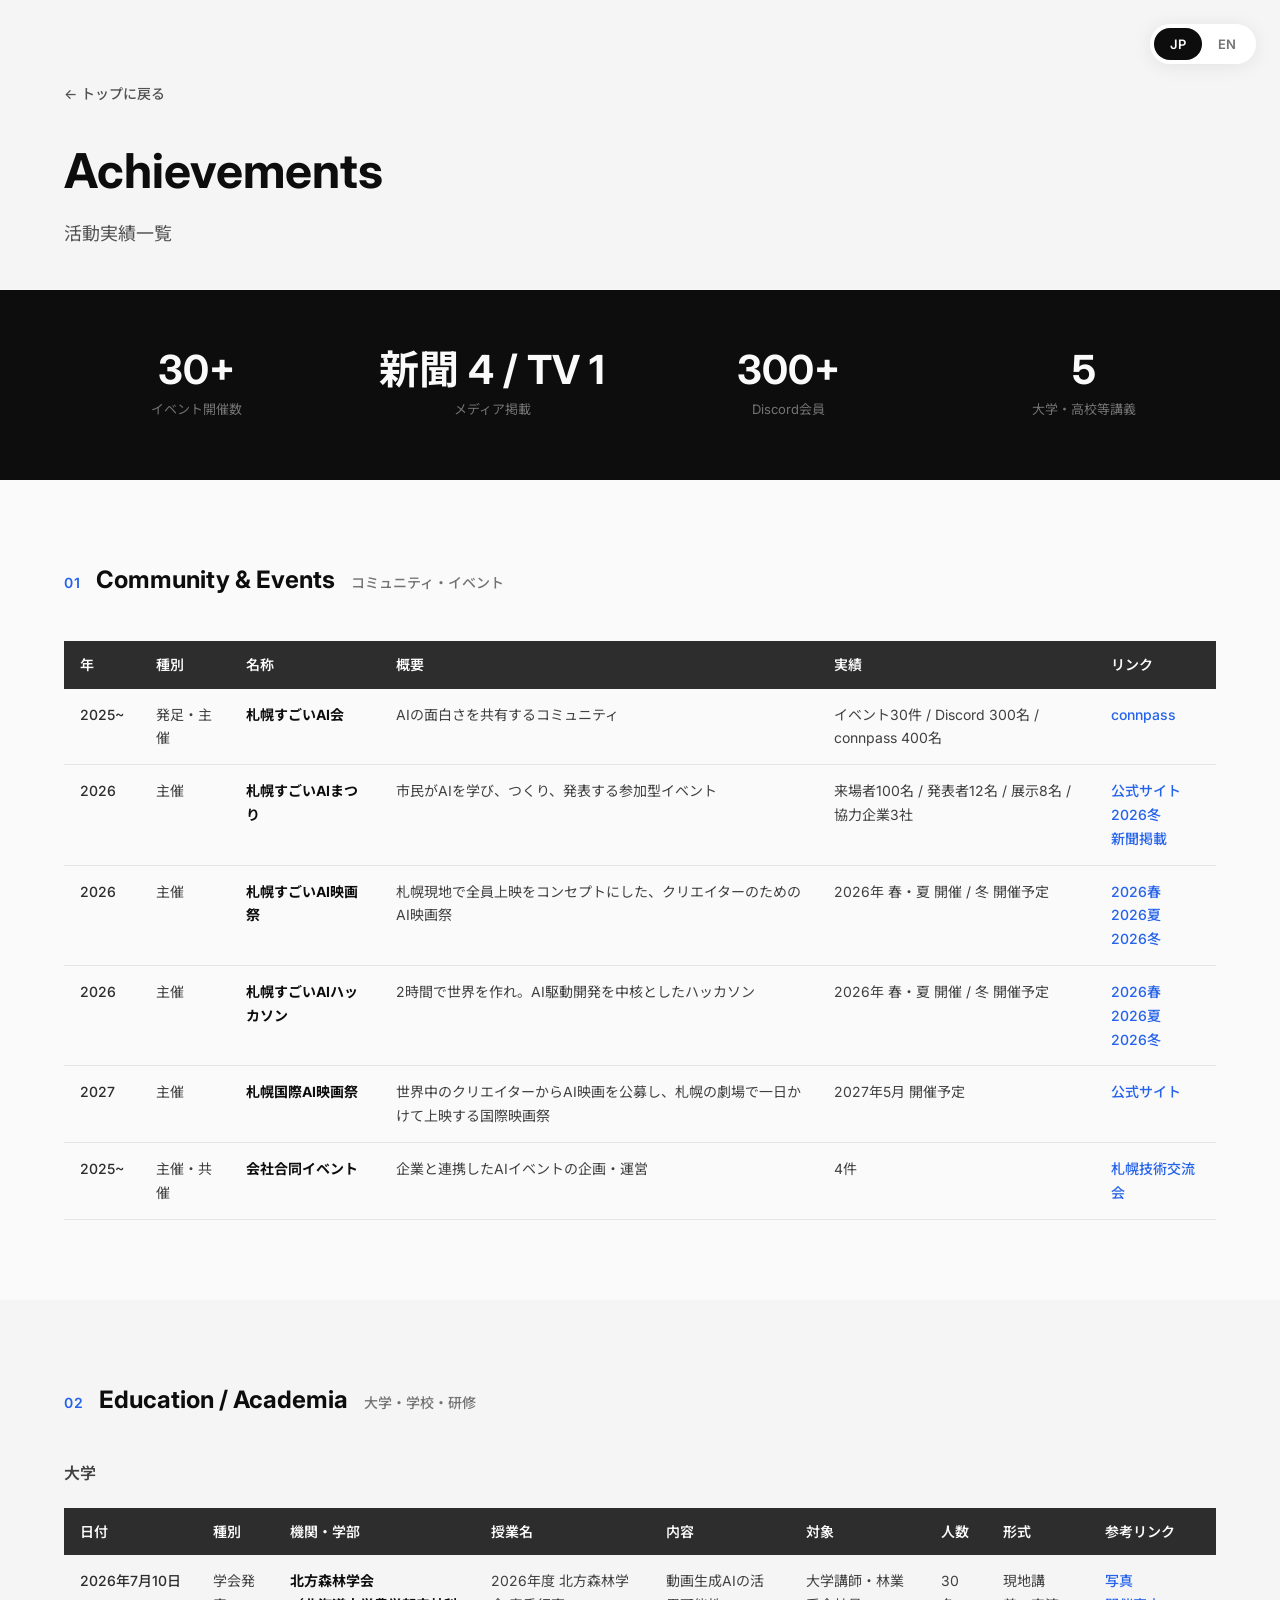
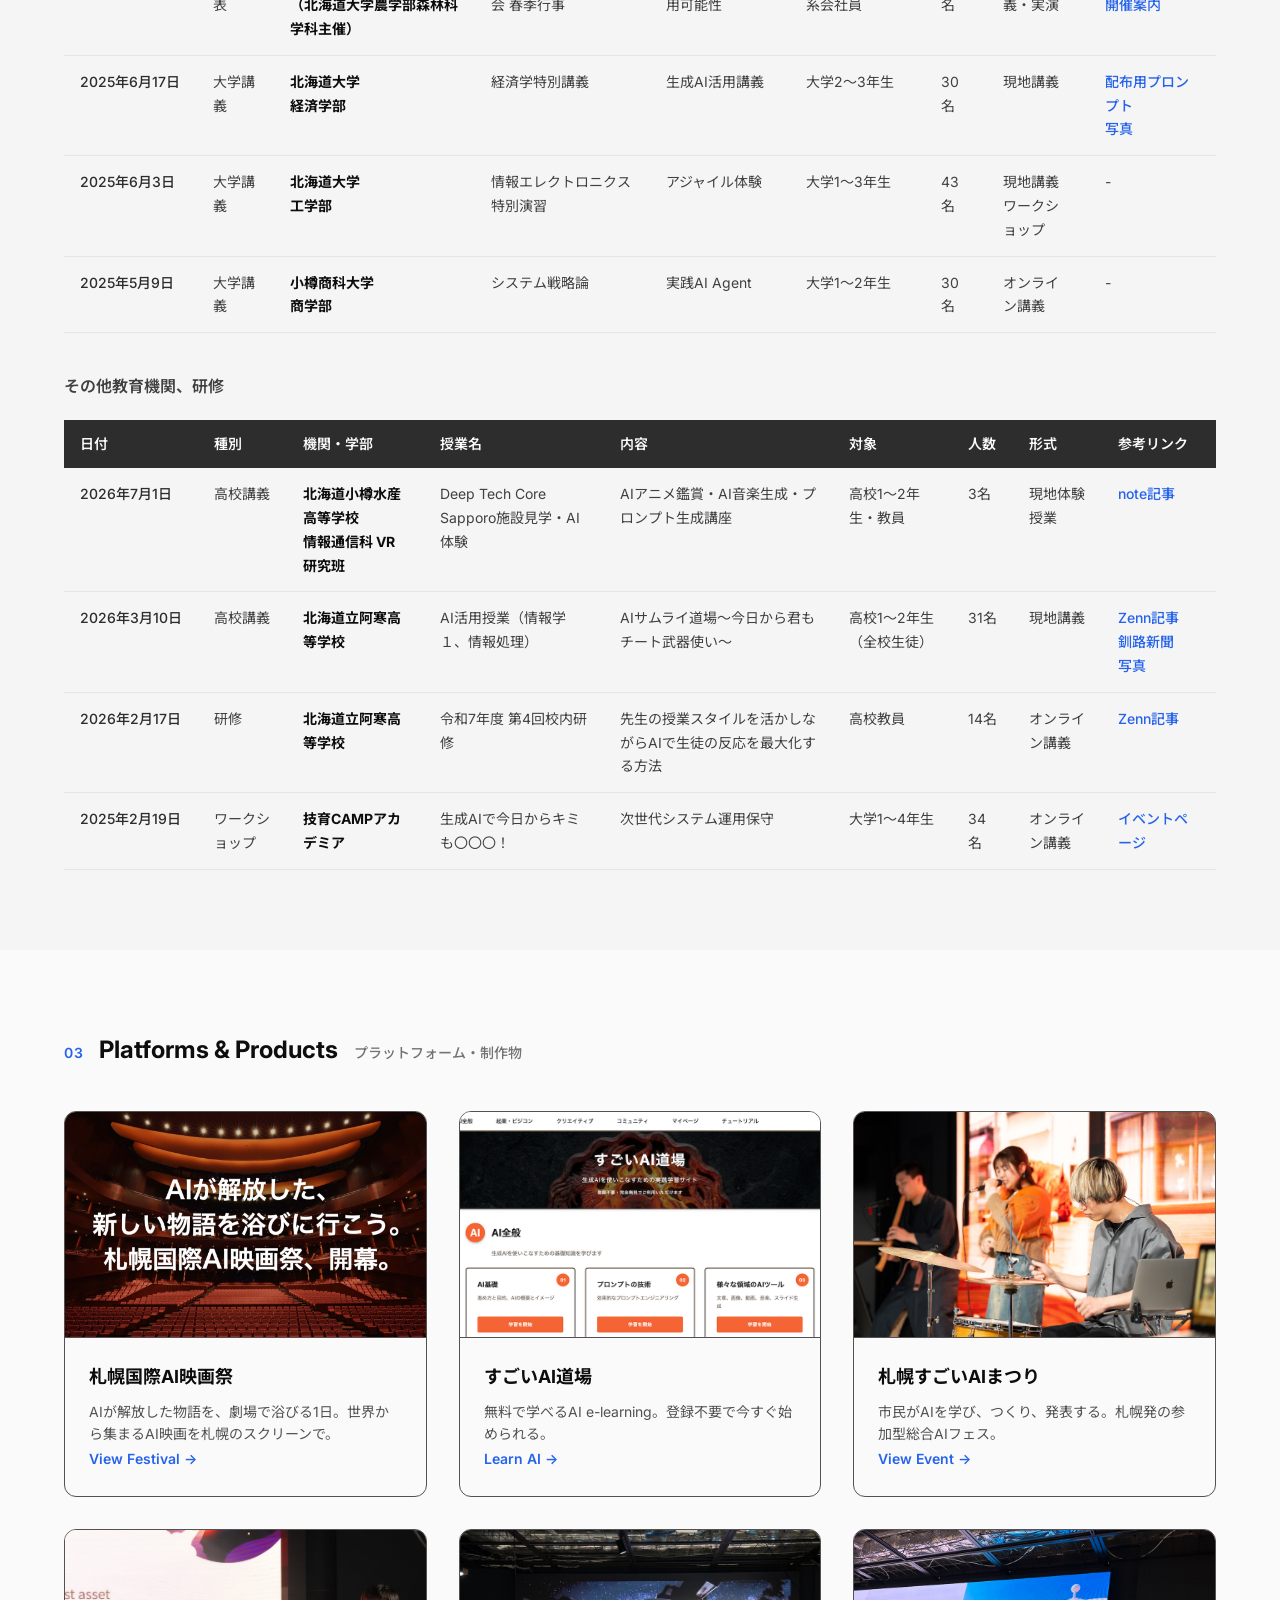
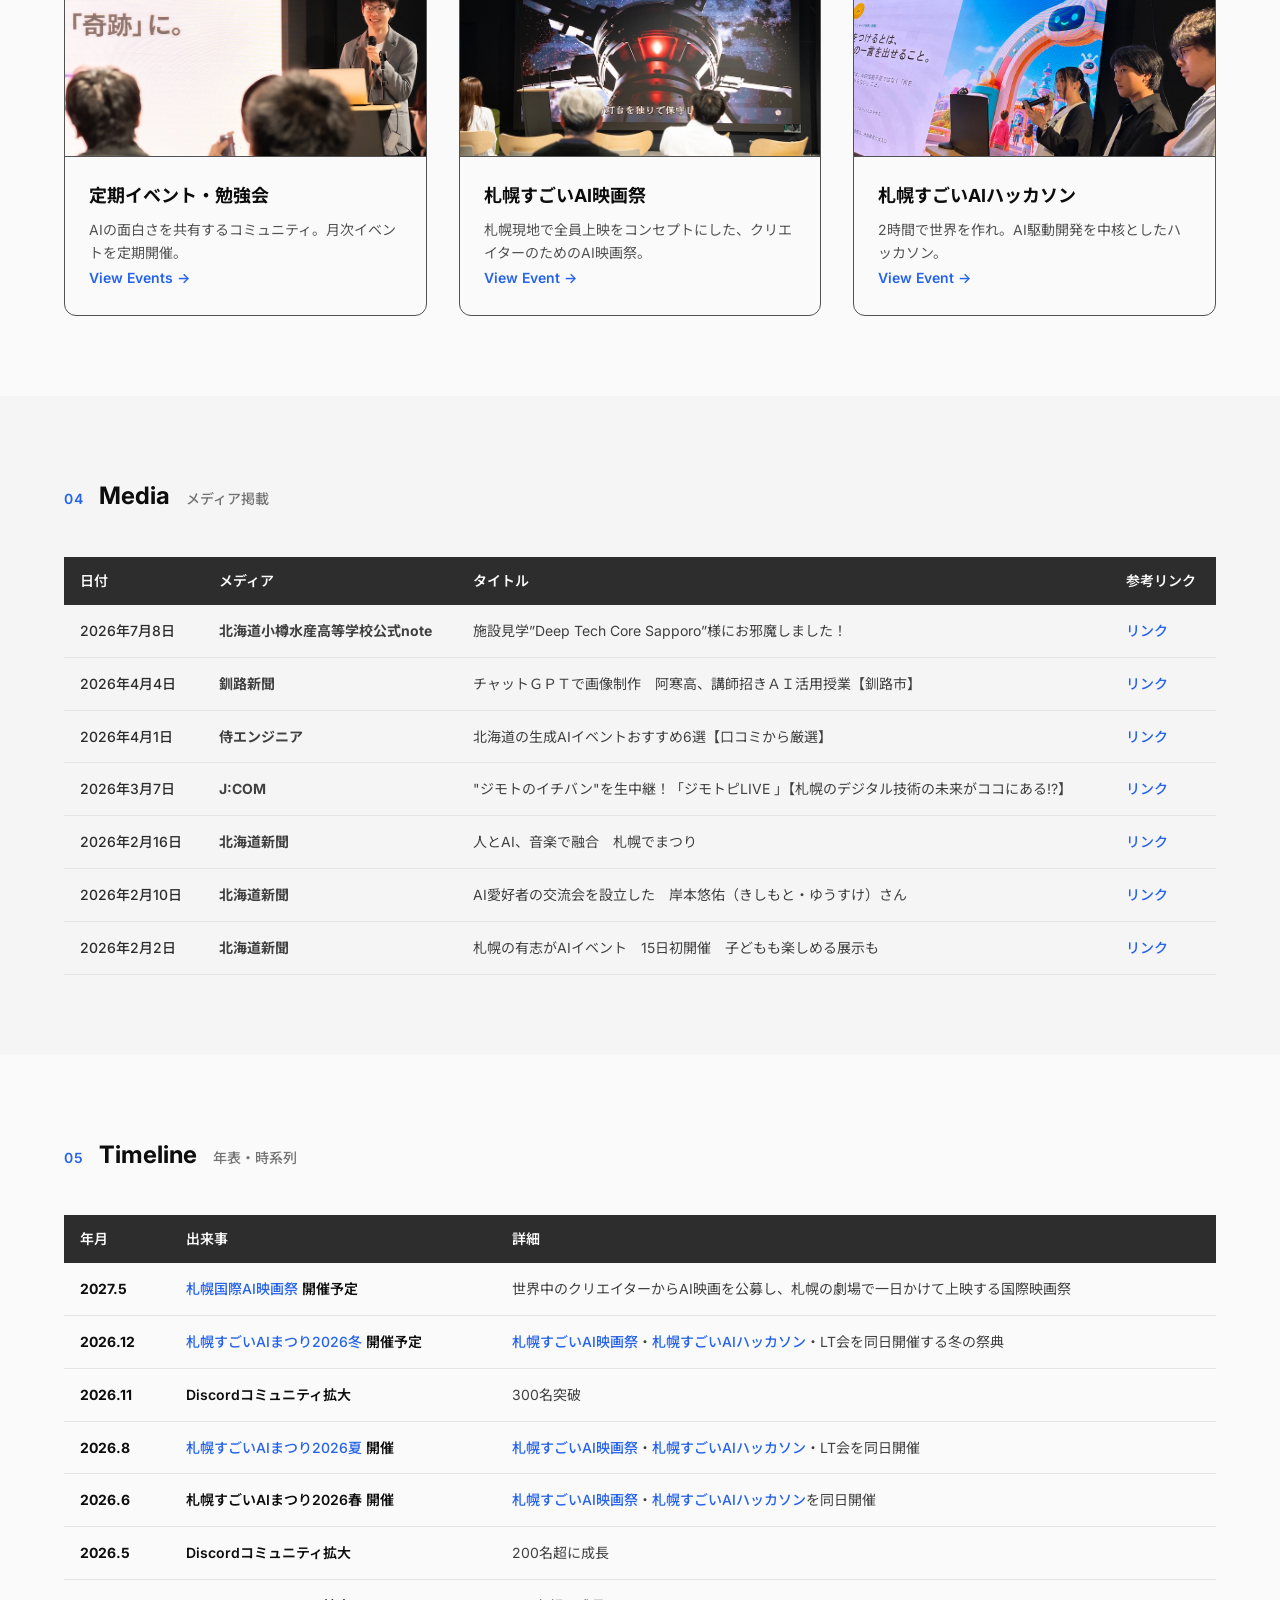
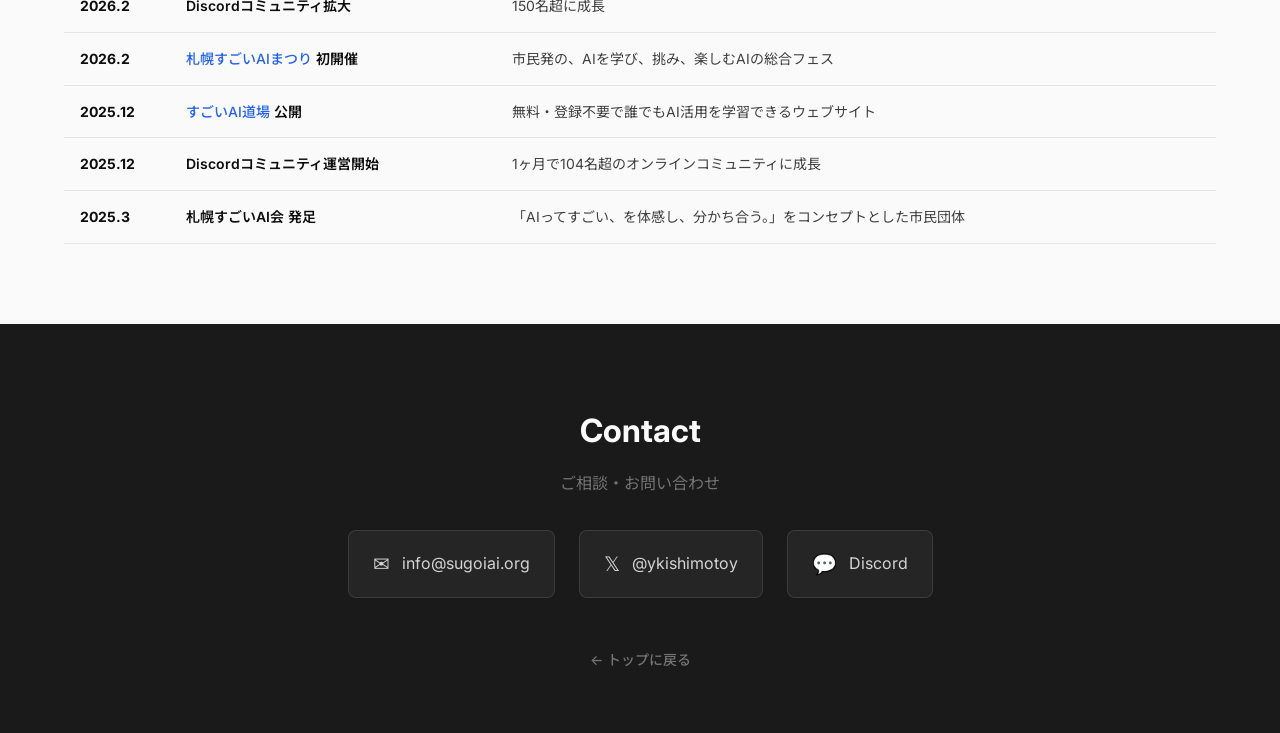
==== commit 3ba5f709: "add discord 300" ====
--- a/achievements.html
+++ b/achievements.html
@@ -45,8 +45,8 @@
             <span class="stat-label">メディア掲載</span>
           </div>
           <div class="stat-item">
-            <span class="stat-number">330+</span>
-            <span class="stat-label">connpass会員</span>
+            <span class="stat-number">300+</span>
+            <span class="stat-label">Discord会員</span>
           </div>
           <div class="stat-item">
             <span class="stat-number">5</span>
@@ -83,7 +83,7 @@
                 <td>発足・主催</td>
                 <td>札幌すごいAI会</td>
                 <td>AIの面白さを共有するコミュニティ</td>
-                <td>イベント30件 / Discord 200名 / connpass 330名</td>
+                <td>イベント30件 / Discord 300名 / connpass 400名</td>
                 <td><a href="https://sapporo-sugoi-ai.connpass.com" target="_blank" rel="noopener">connpass</a></td>
               </tr>
               <tr>
@@ -449,6 +449,11 @@
                 <td>2026.12</td>
                 <td><a href="https://matsuri-2026-winter.sugoiai.org/" target="_blank" rel="noopener">札幌すごいAIまつり2026冬</a> 開催予定</td>
                 <td><a href="https://film-2026-winter.sugoiai.org/" target="_blank" rel="noopener">札幌すごいAI映画祭</a>・<a href="https://hack-2026-winter.sugoiai.org/" target="_blank" rel="noopener">札幌すごいAIハッカソン</a>・LT会を同日開催する冬の祭典</td>
+              </tr>
+              <tr>
+                <td>2026.11</td>
+                <td>Discordコミュニティ拡大</td>
+                <td>300名突破</td>
               </tr>
               <tr>
                 <td>2026.8</td>
@@ -546,8 +551,8 @@
             <span class="stat-label">Media Coverage</span>
           </div>
           <div class="stat-item">
-            <span class="stat-number">330+</span>
-            <span class="stat-label">Connpass Members</span>
+            <span class="stat-number">300+</span>
+            <span class="stat-label">Discord Members</span>
           </div>
           <div class="stat-item">
             <span class="stat-number">5</span>
@@ -583,7 +588,7 @@
                 <td>Founded / Organizer</td>
                 <td>Sapporo Sugoi AI</td>
                 <td>Community sharing the excitement of AI</td>
-                <td>30 events / 200 Discord members / 330 connpass members</td>
+                <td>30 events / 300 Discord members / 400 connpass members</td>
                 <td><a href="https://sapporo-sugoi-ai.connpass.com" target="_blank" rel="noopener">connpass</a></td>
               </tr>
               <tr>
@@ -947,6 +952,11 @@
                 <td>A winter celebration hosting the <a href="https://film-2026-winter.sugoiai.org/" target="_blank" rel="noopener">Sapporo Sugoi AI Film Festival</a>, <a href="https://hack-2026-winter.sugoiai.org/" target="_blank" rel="noopener">Sapporo Sugoi AI Hackathon</a>, and lightning talks on the same day</td>
               </tr>
               <tr>
+                <td>Nov 2026</td>
+                <td>Discord Community Expanded</td>
+                <td>Surpassed 300 members</td>
+              </tr>
+              <tr>
                 <td>Aug 2026</td>
                 <td><a href="https://matsuri-2026-summer.sugoiai.org/" target="_blank" rel="noopener">Sapporo Sugoi AI Festival 2026 Summer</a> Held</td>
                 <td>Hosted the <a href="https://film-2026-summer.sugoiai.org/" target="_blank" rel="noopener">Sapporo Sugoi AI Film Festival</a>, <a href="https://hack-2026-summer.sugoiai.org/" target="_blank" rel="noopener">Sapporo Sugoi AI Hackathon</a>, and lightning talks on the same day</td>
--- a/styles.css
+++ b/styles.css
@@ -855,6 +855,7 @@
   grid-template-columns: repeat(3, 1fr);
   gap: 32px;
   max-width: 900px;
+  margin-inline: auto;
 }
 
 .member-card {
